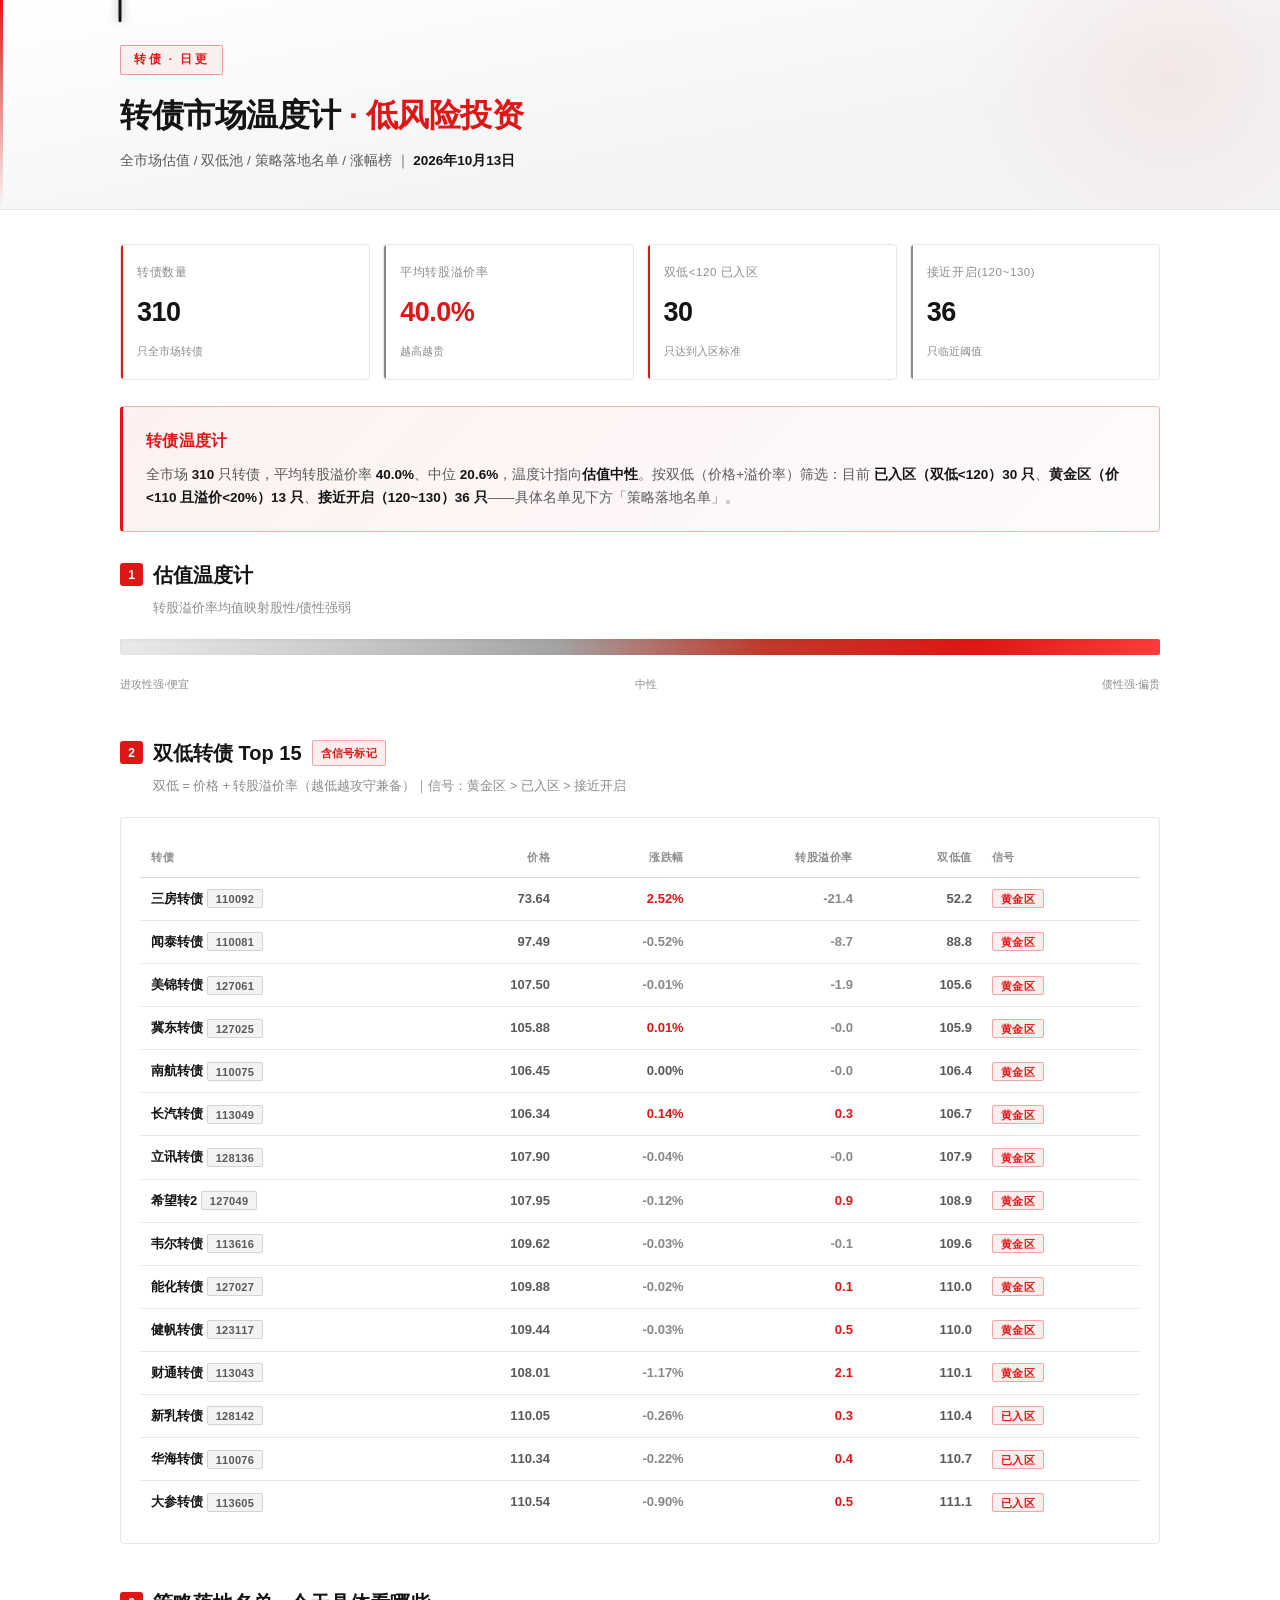
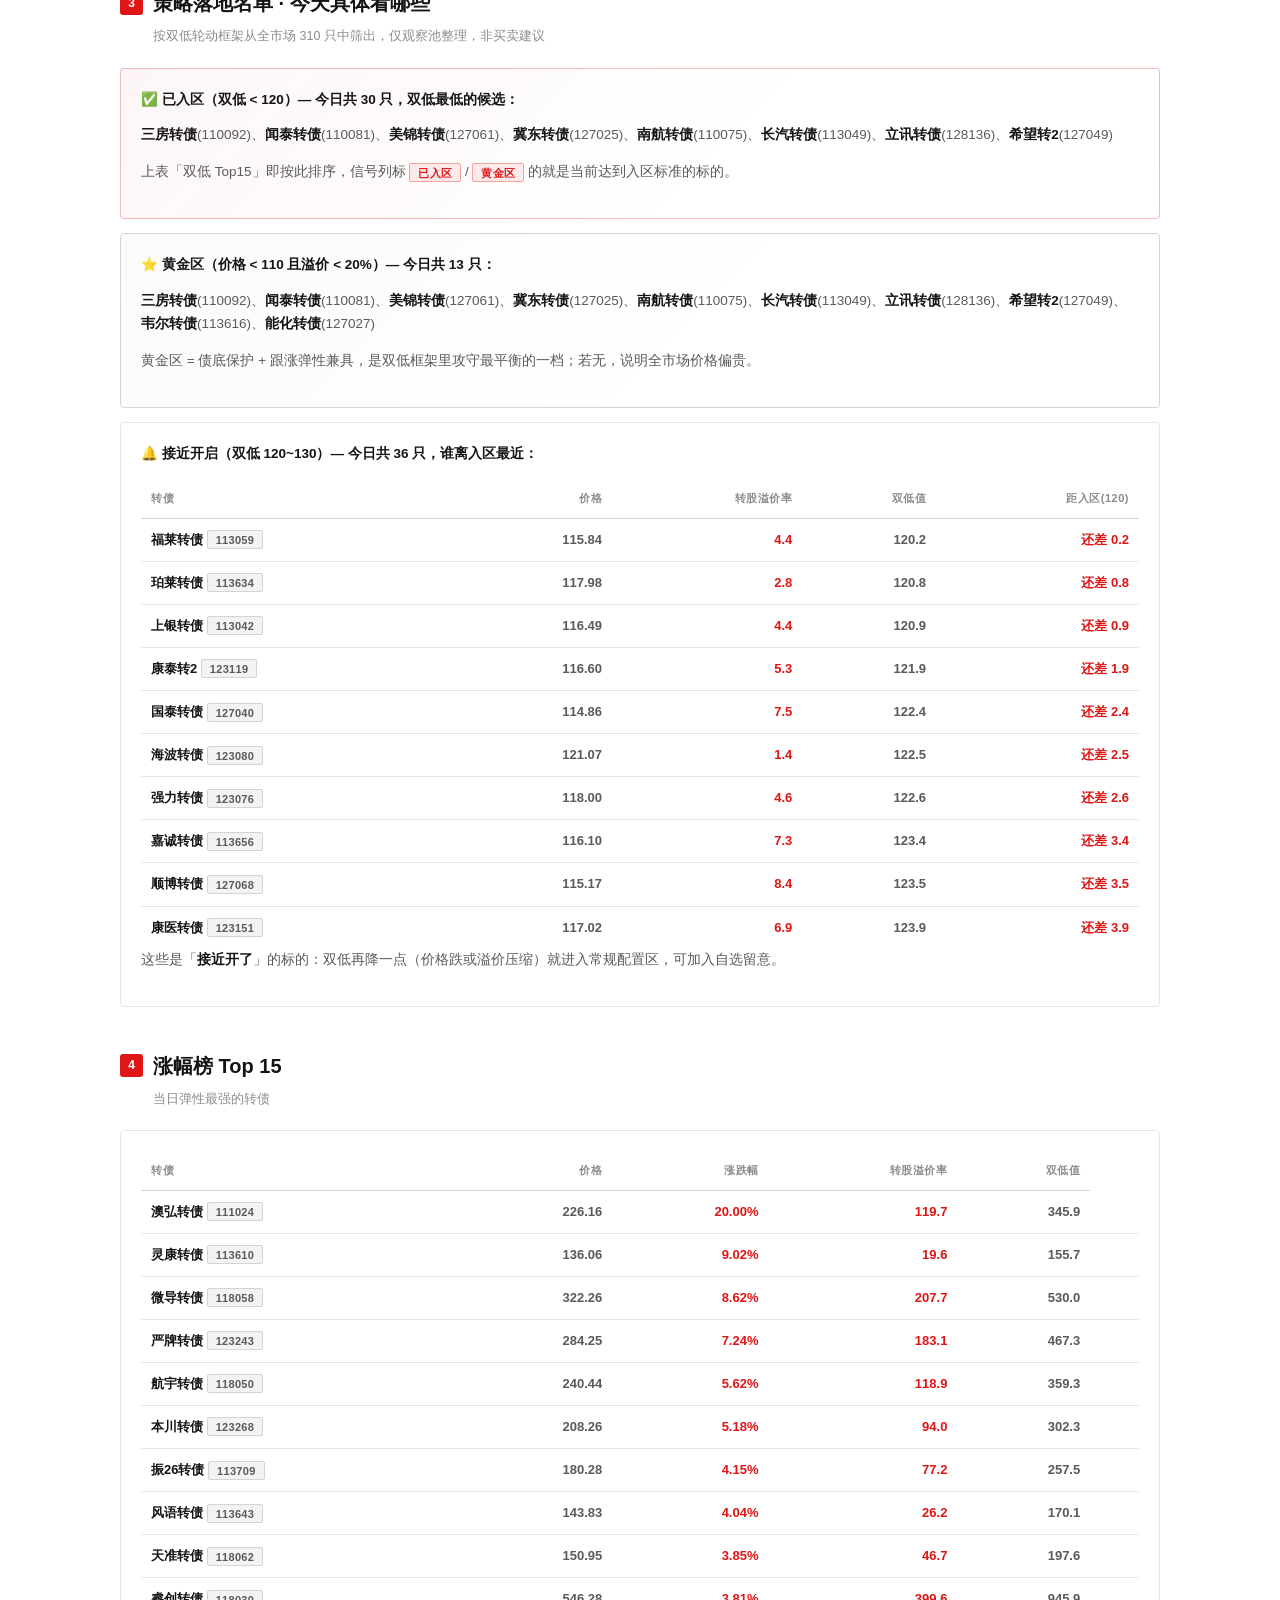
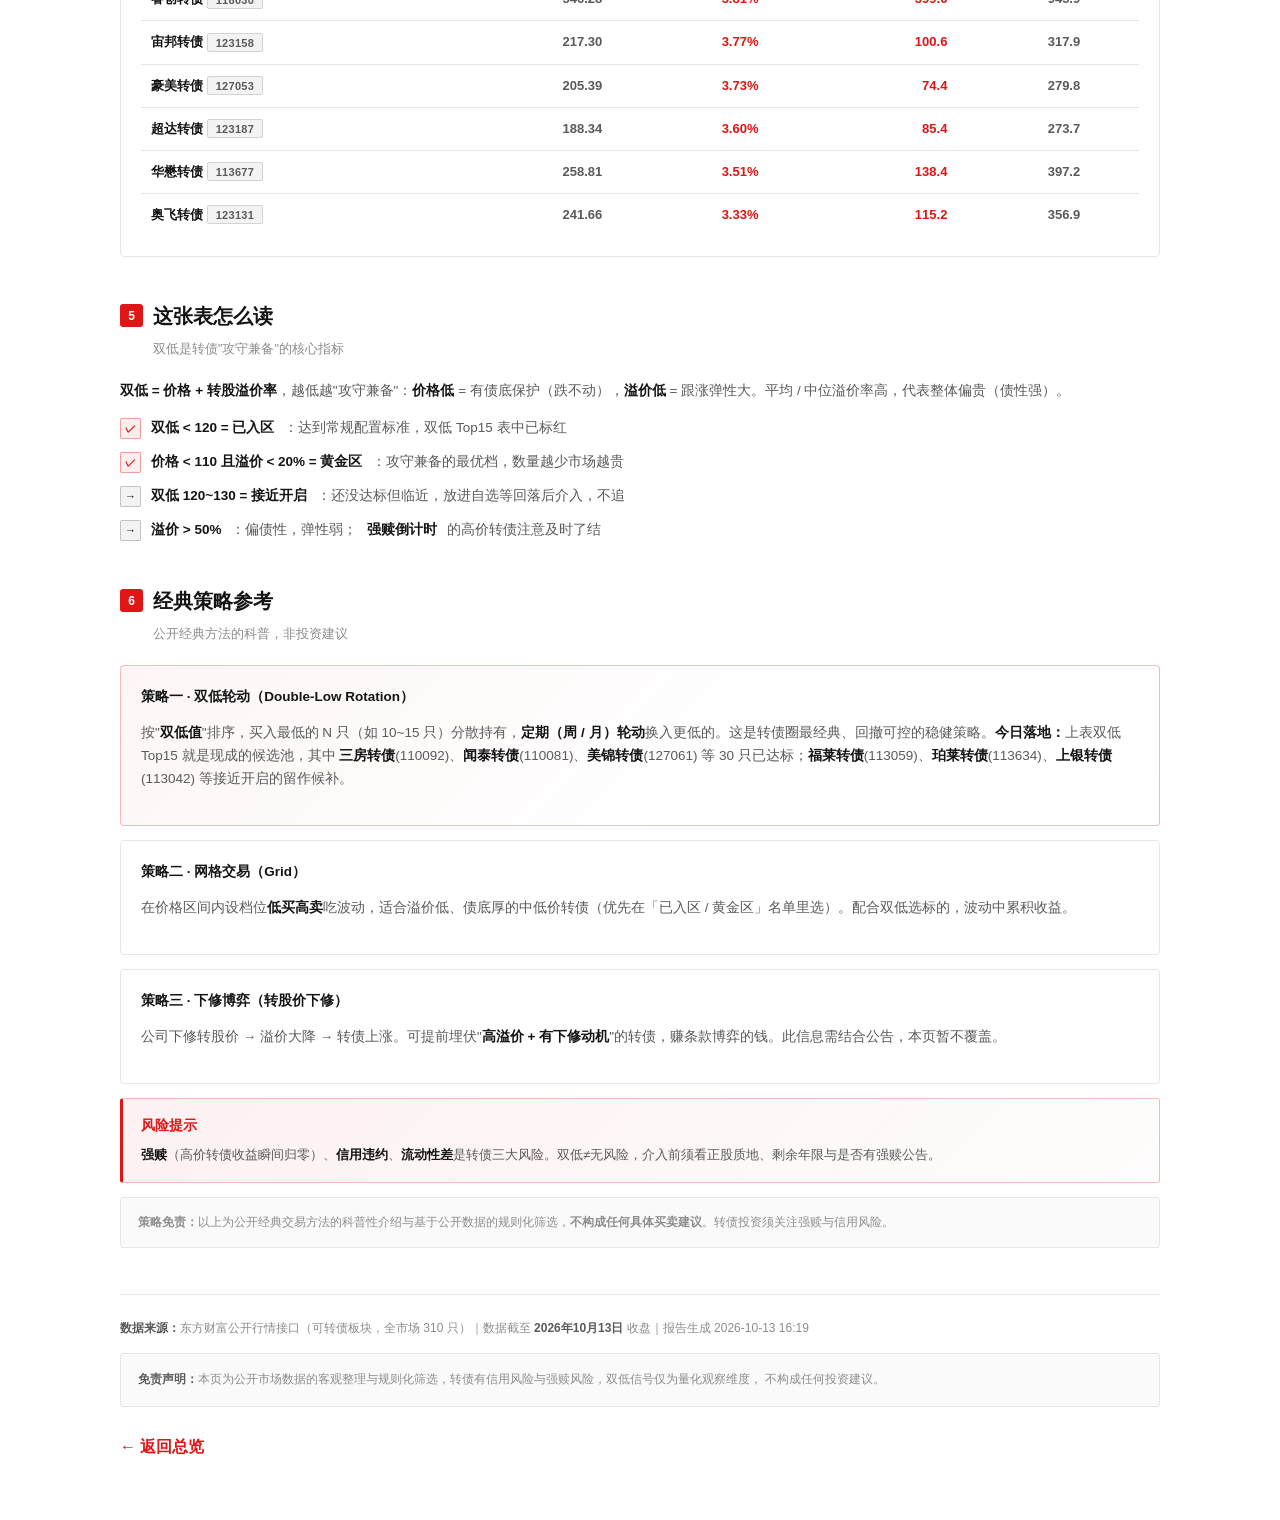
==== bond.html @ 852123d9 "复盘矩阵更新 2026-10-14" ====
<!DOCTYPE html>
<html lang="zh-CN">
<head>
<meta charset="UTF-8">
<meta name="viewport" content="width=device-width, initial-scale=1.0">
<title>转债市场温度计 · 2026年10月13日</title>
<style>/* ============================================================
   A股主线与情绪复盘 — 白底·黑字·红涨配色
   涨 = 红 ｜ 跌 = 灰（不使用绿色）
   ============================================================ */

:root{
  /* 基础：白 */
  --bg:#ffffff;
  --bg2:#f6f6f6;
  --card:#ffffff;
  --card2:#f7f7f7;
  --line:#e6e6e6;
  --line2:#d4d4d4;

  /* 文字：黑 / 灰阶 */
  --txt:#141414;
  --txt2:#5a5a5a;
  --txt3:#8c8c8c;

  /* 涨 = 红 */
  --up:#e01515;
  --up2:#ff3b3b;
  --upbg:rgba(224,21,21,.07);

  /* 跌 = 灰（去绿） */
  --dn:#888888;
  --dn2:#5f5f5f;
  --dnbg:rgba(136,136,136,.10);

  /* 强调 = 红 */
  --acc:#e01515;
  --acc2:#ff3b3b;
  --accbg:rgba(224,21,21,.06);

  /* 中性替代色（原蓝/紫/青统一归灰） */
  --blue:#8c8c8c;
  --purple:#8c8c8c;
  --cyan:#8c8c8c;
}

*{margin:0;padding:0;box-sizing:border-box}

body{
  background:var(--bg); color:var(--txt);
  font-family:-apple-system,BlinkMacSystemFont,"PingFang SC","Microsoft YaHei","Helvetica Neue",sans-serif;
  line-height:1.7; -webkit-font-smoothing:antialiased;
  padding:0 0 60px;
}
.wrap{max-width:1080px;margin:0 auto;padding:0 20px}

/* ---------------- HEADER ---------------- */
header{
  background:linear-gradient(170deg,#ffffff 0%,#f4f4f4 65%);
  border-bottom:1px solid var(--line);
  padding:44px 0 36px; margin-bottom:34px;
  position:relative; overflow:hidden;
}
header::before{
  content:""; position:absolute; left:0; top:0; bottom:0; width:3px;
  background:linear-gradient(180deg,var(--up),transparent);
}
header::after{
  content:""; position:absolute; top:-140px; right:-100px;
  width:420px; height:420px; border-radius:50%;
  background:radial-gradient(circle,rgba(224,21,21,.06),transparent 70%);
}
.tag{
  display:inline-block; font-size:11.5px; letter-spacing:2.5px;
  color:var(--up); border:1px solid rgba(224,21,21,.40);
  background:rgba(224,21,21,.05);
  padding:4px 13px; border-radius:2px; margin-bottom:18px;
  font-weight:600;
}
h1{font-size:32px;font-weight:800;letter-spacing:-.5px;line-height:1.38;margin-bottom:13px;color:var(--txt)}
h1 .em{color:var(--up)}
.sub{color:var(--txt2);font-size:13.5px}
.sub b{color:var(--txt)}

/* ---------------- KPI ---------------- */
.kpis{display:grid;grid-template-columns:repeat(4,1fr);gap:13px;margin:26px 0 8px}
.kpi{
  background:var(--card); border:1px solid var(--line);
  border-radius:4px; padding:18px 16px; position:relative; overflow:hidden;
}
.kpi::before{content:"";position:absolute;left:0;top:0;bottom:0;width:2px;background:var(--line2)}
.kpi.up::before{background:var(--up)}
.kpi.dn::before{background:var(--dn)}
.kpi.ac::before{background:var(--acc)}
.kpi.bl::before{background:var(--blue)}
.kpi .lb{font-size:11.5px;color:var(--txt3);margin-bottom:8px;letter-spacing:.6px}
.kpi .vl{font-size:27px;font-weight:800;letter-spacing:-.5px;font-variant-numeric:tabular-nums}
.kpi .nt{font-size:11px;color:var(--txt3);margin-top:6px}

/* 色彩工具类：涨红 跌灰 */
.c-up{color:var(--up)}
.c-dn{color:var(--dn)}
.c-ac{color:var(--acc)}
.c-bl{color:var(--blue)}
.c-cy{color:var(--cyan)}
.c-pu{color:var(--purple)}

/* ---------------- VERDICT ---------------- */
.verdict{
  background:linear-gradient(135deg,rgba(224,21,21,.06),rgba(224,21,21,.015));
  border:1px solid rgba(224,21,21,.28); border-left:3px solid var(--up);
  border-radius:4px; padding:21px 23px; margin:26px 0;
}
.verdict .t{font-size:15.5px;font-weight:800;color:var(--up);margin-bottom:10px;letter-spacing:.3px}
.verdict p{font-size:13.5px;color:var(--txt2)}
.verdict p b{color:var(--txt)}

/* ---------------- SECTION ---------------- */
section{margin-bottom:42px}
h2{font-size:20px;font-weight:800;margin-bottom:6px;display:flex;align-items:center;gap:10px;color:var(--txt)}
h2 .n{
  font-size:12px;font-weight:800;color:#fff;background:var(--up);
  width:23px;height:23px;border-radius:3px;display:flex;
  align-items:center;justify-content:center;flex:0 0 auto;
}
.h2sub{font-size:12.5px;color:var(--txt3);margin-bottom:20px;padding-left:33px}
h3{font-size:15px;font-weight:700;margin:24px 0 12px;color:var(--txt)}
h3::before{content:"";display:inline-block;width:3px;height:14px;background:var(--up);
  border-radius:1px;margin-right:9px;vertical-align:-2px}

p.body{font-size:13.5px;color:var(--txt2);margin-bottom:14px}
p.body b{color:var(--txt)}
p.body .up{color:var(--up);font-weight:700}
p.body .dn{color:var(--dn);font-weight:700}

/* ---------------- CARD ---------------- */
.card{
  background:var(--card);border:1px solid var(--line);
  border-radius:4px;padding:20px;margin-bottom:14px;
}
.card.hl{border-color:rgba(224,21,21,.28);background:linear-gradient(135deg,rgba(224,21,21,.04),transparent 60%)}
.card.hl2{border-color:var(--line2);background:linear-gradient(135deg,rgba(20,20,20,.02),transparent 60%)}
.card .ct{font-size:13.5px;font-weight:700;margin-bottom:13px;display:flex;align-items:center;gap:8px;flex-wrap:wrap;color:var(--txt)}

/* 徽标 */
.badge{font-size:11px;padding:2.5px 8px;border-radius:2px;font-weight:700;letter-spacing:.3px}
.bg-up{background:var(--upbg);color:var(--up);border:1px solid rgba(224,21,21,.34)}
.bg-dn{background:var(--dnbg);color:var(--dn2);border:1px solid rgba(136,136,136,.30)}
.bg-ac{background:var(--accbg);color:var(--up);border:1px solid rgba(224,21,21,.34)}
.bg-bl{background:rgba(140,140,140,.12);color:var(--dn2);border:1px solid var(--line2)}
.bg-gy{background:rgba(140,140,140,.10);color:var(--txt2);border:1px solid var(--line2)}

/* ---------------- TABLE ---------------- */
table{width:100%;border-collapse:collapse;font-size:13px}
th{
  text-align:left;font-size:11px;color:var(--txt3);font-weight:700;
  padding:10px;border-bottom:1px solid var(--line2);white-space:nowrap;letter-spacing:.5px;
}
td{padding:10px;border-bottom:1px solid var(--line);color:var(--txt2);font-variant-numeric:tabular-nums}
tbody tr:last-child td{border-bottom:none}
tbody tr:hover{background:rgba(20,20,20,.035)}
td.nm{color:var(--txt);font-weight:600}
td.num{text-align:right}
th.num{text-align:right}
.mono{font-variant-numeric:tabular-nums;font-weight:700}

/* ---------------- 条形图 ---------------- */
.bars{display:flex;flex-direction:column;gap:9px;margin:6px 0 4px}
.bar-row{display:grid;grid-template-columns:104px 1fr 82px;gap:12px;align-items:center}
.bar-lb{font-size:12.5px;color:var(--txt2);text-align:right;white-space:nowrap;overflow:hidden;text-overflow:ellipsis}
.bar-track{height:22px;background:rgba(20,20,20,.045);border-radius:2px;position:relative;overflow:hidden}
.bar-fill{height:100%;border-radius:2px;position:relative;transition:width .8s cubic-bezier(.2,.8,.3,1)}
.bar-fill.up{background:linear-gradient(90deg,rgba(224,21,21,.42),var(--up))}
.bar-fill.dn{background:linear-gradient(90deg,rgba(136,136,136,.28),var(--dn))}
.bar-fill.mix{background:linear-gradient(90deg,rgba(20,20,20,.10),rgba(20,20,20,.40))}
.bar-vl{font-size:12.5px;font-weight:700;font-variant-numeric:tabular-nums;text-align:right}

/* ---------------- 涨停梯队 ---------------- */
.ladder{display:flex;flex-direction:column;gap:10px}
.rung{display:grid;grid-template-columns:80px 1fr;gap:14px;align-items:stretch}
.rung-h{
  background:linear-gradient(135deg,rgba(224,21,21,.12),rgba(224,21,21,.03));
  border:1px solid rgba(224,21,21,.26); border-radius:3px;
  display:flex;flex-direction:column;align-items:center;justify-content:center;padding:10px 4px;
}
.rung-h .n{font-size:22px;font-weight:900;color:var(--up);line-height:1}
.rung-h .t{font-size:10.5px;color:var(--txt3);margin-top:3px}
.rung-h.low{
  background:linear-gradient(135deg,rgba(20,20,20,.04),rgba(20,20,20,.01));
  border-color:rgba(20,20,20,.18);
}
.rung-h.low .n{color:var(--txt)}
.rung-b{
  background:var(--card2);border:1px solid var(--line);border-radius:3px;
  padding:11px 14px;display:flex;flex-wrap:wrap;gap:8px;align-items:center;
}
.stk{
  font-size:12px;padding:4px 10px;border-radius:2px;
  background:rgba(224,21,21,.08);color:var(--up);
  border:1px solid rgba(224,21,21,.20);white-space:nowrap;
}
.stk .s{color:var(--txt3);font-size:10.5px;margin-left:3px}
.stk.g{background:rgba(20,20,20,.03);color:var(--txt2);border-color:var(--line2)}
.stk.g .s{color:var(--txt3)}

/* ---------------- 温度计 ---------------- */
.gauge{margin:10px 0 20px}
.gauge-track{
  height:16px;border-radius:2px;position:relative;
  /* 冷 → 热：浅灰 → 中灰 → 暗红 → 亮红 */
  background:linear-gradient(90deg,#eaeaea 0%,#c9c9c9 22%,#a3a3a3 42%,#c0392b 62%,#e01515 82%,#ff3b3b 100%);
  box-shadow:inset 0 1px 4px rgba(0,0,0,.06);
}
.gauge-mark{
  position:absolute;top:-6px;width:3px;height:28px;border-radius:1px;
  background:var(--txt);box-shadow:0 0 8px rgba(20,20,20,.4);
  transform:translateX(-50%);
}
.gauge-mark::after{
  content:attr(data-lb);position:absolute;top:-25px;left:50%;transform:translateX(-50%);
  font-size:11.5px;font-weight:800;background:var(--up);
  padding:2px 8px;border-radius:2px;white-space:nowrap;color:#fff;
}
.gauge-scale{display:flex;justify-content:space-between;font-size:11px;color:var(--txt3);margin-top:9px}

/* ---------------- 四指标 ---------------- */
.mgrid{display:grid;grid-template-columns:repeat(4,1fr);gap:12px}
.mbox{background:var(--card2);border:1px solid var(--line);border-radius:4px;padding:16px 13px;text-align:center}
.mbox .mv{font-size:24px;font-weight:900;letter-spacing:-.5px;font-variant-numeric:tabular-nums;line-height:1.15}
.mbox .ml{font-size:11px;color:var(--txt3);margin-top:7px;line-height:1.5}

/* ---------------- 预警 / 支撑 ---------------- */
.warn{
  background:linear-gradient(135deg,rgba(224,21,21,.06),rgba(224,21,21,.01));
  border:1px solid rgba(224,21,21,.26); border-left:3px solid var(--up);
  border-radius:3px; padding:16px 18px; margin-bottom:12px;
}
.warn .wt{font-size:13.5px;font-weight:800;color:var(--up);margin-bottom:6px}
.warn p{font-size:13px;color:var(--txt2)}
.warn p b{color:var(--txt)}

.ok{
  background:linear-gradient(135deg,rgba(20,20,20,.025),transparent);
  border:1px solid var(--line2); border-left:3px solid var(--txt);
  border-radius:3px; padding:16px 18px; margin-bottom:12px;
}
.ok .wt{font-size:13.5px;font-weight:800;color:var(--txt);margin-bottom:6px}
.ok p{font-size:13px;color:var(--txt2)}
.ok p b{color:var(--txt)}

/* ---------------- 清单 ---------------- */
.ck{list-style:none;display:flex;flex-direction:column;gap:11px}
/* 用 flex 而非 grid：li 里的裸文本节点才能跟随 <b> 正常换行（grid 会把裸文本塞进 24px 窄列导致竖排） */
.ck li{display:flex;gap:10px;font-size:13.5px;
  color:var(--txt2); align-items:flex-start;list-style:none}
.ck li .ic{
  flex:0 0 21px;width:21px;height:21px;border-radius:2px;display:flex;align-items:center;
  justify-content:center;font-size:11px;font-weight:800;margin-top:1px;
  border:1px solid var(--line2);background:rgba(20,20,20,.03);color:var(--txt2);
}
.ck li .ic.r{background:var(--upbg);color:var(--up);border-color:rgba(224,21,21,.38)}
.ck li .ic.g{background:rgba(20,20,20,.05);color:var(--txt);border-color:rgba(20,20,20,.22)}
.ck li .ic.a{background:rgba(20,20,20,.03);color:var(--txt2);border-color:var(--line2)}
.ck li b{color:var(--txt)}

/* ---------------- 图例 ---------------- */
.legend{display:flex;flex-direction:column;gap:9px;font-size:12.5px;color:var(--txt2)}
.legend div{display:flex;align-items:center;gap:8px}
.dot{width:11px;height:11px;border-radius:2px;flex:0 0 auto}

/* ---------------- FOOTER ---------------- */
footer{
  border-top:1px solid var(--line);margin-top:46px;padding-top:22px;
  font-size:12px;color:var(--txt3);line-height:1.85;
}
footer b{color:var(--txt2)}
.disc{
  background:rgba(20,20,20,.02);border:1px solid var(--line);
  border-radius:3px;padding:15px 17px;margin-top:14px;font-size:11.5px;color:var(--txt3);
}

/* ---------------- 响应式 ---------------- */
@media (max-width:760px){
  h1{font-size:23px}
  .kpis{grid-template-columns:repeat(2,1fr)}
  .mgrid{grid-template-columns:repeat(2,1fr)}
  .bar-row{grid-template-columns:78px 1fr 70px}
  .rung{grid-template-columns:64px 1fr}
  .wrap{padding:0 14px}
  table{font-size:12px}
  td,th{padding:8px 6px}
}
</style>
</head>
<body>
<header>
  <div class="wrap">
    <span class="tag">转债 · 日更</span>
    <h1>转债市场温度计 <span class="em">· 低风险投资</span></h1>
    <div class="sub">全市场估值 / 双低池 / 策略落地名单 / 涨幅榜 ｜ <b>2026年10月13日</b></div>
  </div>
</header>
<div class="wrap">
  <div class="kpis"><div class="kpi up"><div class="lb">转债数量</div><div class="vl">310</div><div class="nt">只全市场转债</div></div><div class="kpi dn"><div class="lb">平均转股溢价率</div><div class="vl c-up">40.0%</div><div class="nt">越高越贵</div></div><div class="kpi up"><div class="lb">双低&lt;120 已入区</div><div class="vl">30</div><div class="nt">只达到入区标准</div></div><div class="kpi bl"><div class="lb">接近开启(120~130)</div><div class="vl">36</div><div class="nt">只临近阈值</div></div></div>
  <div class="verdict"><div class="t">转债温度计</div><p>全市场 <b>310</b> 只转债，平均转股溢价率 <b class='c-up'>40.0%</b>、中位 <b>20.6%</b>，温度计指向<b>估值中性</b>。按双低（价格+溢价率）筛选：目前 <b class='c-up'>已入区（双低&lt;120）30 只</b>、<b>黄金区（价&lt;110 且溢价&lt;20%）13 只</b>、<b>接近开启（120~130）36 只</b>——具体名单见下方「策略落地名单」。</p></div>

  <section>
    <h2><span class="n">1</span>估值温度计</h2>
    <div class="h2sub">转股溢价率均值映射股性/债性强弱</div>
    <div class="gauge">
      <div class="gauge-track"></div>
      <div class="gauge-mark" style="left:%d%%" data-lb="%s"></div>
    </div>
    <div class="gauge-scale"><span>进攻性强·便宜</span><span>中性</span><span>债性强·偏贵</span></div>
  </section>

  <section>
    <h2><span class="n">2</span>双低转债 Top 15 <span class="badge bg-up">含信号标记</span></h2>
    <div class="h2sub">双低 = 价格 + 转股溢价率（越低越攻守兼备）｜信号：黄金区 &gt; 已入区 &gt; 接近开启</div>
    <div class="card">
      <table>
        <thead><tr><th>转债</th><th class="num">价格</th><th class="num">涨跌幅</th><th class="num">转股溢价率</th><th class="num">双低值</th><th>信号</th></tr></thead>
        <tbody><tr><td class="nm">三房转债 <span class="badge bg-gy">110092</span></td><td class="num mono">73.64</td><td class="num mono c-up">2.52%</td><td class="num mono c-dn">-21.4</td><td class="num mono">52.2</td><td><span class="badge bg-up">黄金区</span></td></tr><tr><td class="nm">闻泰转债 <span class="badge bg-gy">110081</span></td><td class="num mono">97.49</td><td class="num mono c-dn">-0.52%</td><td class="num mono c-dn">-8.7</td><td class="num mono">88.8</td><td><span class="badge bg-up">黄金区</span></td></tr><tr><td class="nm">美锦转债 <span class="badge bg-gy">127061</span></td><td class="num mono">107.50</td><td class="num mono c-dn">-0.01%</td><td class="num mono c-dn">-1.9</td><td class="num mono">105.6</td><td><span class="badge bg-up">黄金区</span></td></tr><tr><td class="nm">冀东转债 <span class="badge bg-gy">127025</span></td><td class="num mono">105.88</td><td class="num mono c-up">0.01%</td><td class="num mono c-dn">-0.0</td><td class="num mono">105.9</td><td><span class="badge bg-up">黄金区</span></td></tr><tr><td class="nm">南航转债 <span class="badge bg-gy">110075</span></td><td class="num mono">106.45</td><td class="num mono ">0.00%</td><td class="num mono c-dn">-0.0</td><td class="num mono">106.4</td><td><span class="badge bg-up">黄金区</span></td></tr><tr><td class="nm">长汽转债 <span class="badge bg-gy">113049</span></td><td class="num mono">106.34</td><td class="num mono c-up">0.14%</td><td class="num mono c-up">0.3</td><td class="num mono">106.7</td><td><span class="badge bg-up">黄金区</span></td></tr><tr><td class="nm">立讯转债 <span class="badge bg-gy">128136</span></td><td class="num mono">107.90</td><td class="num mono c-dn">-0.04%</td><td class="num mono c-dn">-0.0</td><td class="num mono">107.9</td><td><span class="badge bg-up">黄金区</span></td></tr><tr><td class="nm">希望转2 <span class="badge bg-gy">127049</span></td><td class="num mono">107.95</td><td class="num mono c-dn">-0.12%</td><td class="num mono c-up">0.9</td><td class="num mono">108.9</td><td><span class="badge bg-up">黄金区</span></td></tr><tr><td class="nm">韦尔转债 <span class="badge bg-gy">113616</span></td><td class="num mono">109.62</td><td class="num mono c-dn">-0.03%</td><td class="num mono c-dn">-0.1</td><td class="num mono">109.6</td><td><span class="badge bg-up">黄金区</span></td></tr><tr><td class="nm">能化转债 <span class="badge bg-gy">127027</span></td><td class="num mono">109.88</td><td class="num mono c-dn">-0.02%</td><td class="num mono c-up">0.1</td><td class="num mono">110.0</td><td><span class="badge bg-up">黄金区</span></td></tr><tr><td class="nm">健帆转债 <span class="badge bg-gy">123117</span></td><td class="num mono">109.44</td><td class="num mono c-dn">-0.03%</td><td class="num mono c-up">0.5</td><td class="num mono">110.0</td><td><span class="badge bg-up">黄金区</span></td></tr><tr><td class="nm">财通转债 <span class="badge bg-gy">113043</span></td><td class="num mono">108.01</td><td class="num mono c-dn">-1.17%</td><td class="num mono c-up">2.1</td><td class="num mono">110.1</td><td><span class="badge bg-up">黄金区</span></td></tr><tr><td class="nm">新乳转债 <span class="badge bg-gy">128142</span></td><td class="num mono">110.05</td><td class="num mono c-dn">-0.26%</td><td class="num mono c-up">0.3</td><td class="num mono">110.4</td><td><span class="badge bg-up">已入区</span></td></tr><tr><td class="nm">华海转债 <span class="badge bg-gy">110076</span></td><td class="num mono">110.34</td><td class="num mono c-dn">-0.22%</td><td class="num mono c-up">0.4</td><td class="num mono">110.7</td><td><span class="badge bg-up">已入区</span></td></tr><tr><td class="nm">大参转债 <span class="badge bg-gy">113605</span></td><td class="num mono">110.54</td><td class="num mono c-dn">-0.90%</td><td class="num mono c-up">0.5</td><td class="num mono">111.1</td><td><span class="badge bg-up">已入区</span></td></tr></tbody>
      </table>
    </div>
  </section>

  <section>
    <h2><span class="n">3</span>策略落地名单 · 今天具体看哪些</h2>
    <div class="h2sub">按双低轮动框架从全市场 310 只中筛出，仅观察池整理，非买卖建议</div>

    <div class="card hl">
      <div class="ct">✅ 已入区（双低 &lt; 120）— 今日共 30 只，双低最低的候选：</div>
      <p class="body"><b>三房转债</b>(110092)、<b>闻泰转债</b>(110081)、<b>美锦转债</b>(127061)、<b>冀东转债</b>(127025)、<b>南航转债</b>(110075)、<b>长汽转债</b>(113049)、<b>立讯转债</b>(128136)、<b>希望转2</b>(127049)</p>
      <p class="body nt3">上表「双低 Top15」即按此排序，信号列标 <span class="badge bg-up">已入区</span> / <span class="badge bg-up">黄金区</span> 的就是当前达到入区标准的标的。</p>
    </div>

    <div class="card hl2">
      <div class="ct">⭐ 黄金区（价格 &lt; 110 且溢价 &lt; 20%）— 今日共 13 只：</div>
      <p class="body"><b>三房转债</b>(110092)、<b>闻泰转债</b>(110081)、<b>美锦转债</b>(127061)、<b>冀东转债</b>(127025)、<b>南航转债</b>(110075)、<b>长汽转债</b>(113049)、<b>立讯转债</b>(128136)、<b>希望转2</b>(127049)、<b>韦尔转债</b>(113616)、<b>能化转债</b>(127027)</p>
      <p class="body nt3">黄金区 = 债底保护 + 跟涨弹性兼具，是双低框架里攻守最平衡的一档；若无，说明全市场价格偏贵。</p>
    </div>

    <div class="card">
      <div class="ct">🔔 接近开启（双低 120~130）— 今日共 36 只，谁离入区最近：</div>
      <table>
        <thead><tr><th>转债</th><th class="num">价格</th><th class="num">转股溢价率</th><th class="num">双低值</th><th class="num">距入区(120)</th></tr></thead>
        <tbody><tr><td class="nm">福莱转债 <span class="badge bg-gy">113059</span></td><td class="num mono">115.84</td><td class="num mono c-up">4.4</td><td class="num mono">120.2</td><td class="num mono c-up">还差 0.2</td></tr><tr><td class="nm">珀莱转债 <span class="badge bg-gy">113634</span></td><td class="num mono">117.98</td><td class="num mono c-up">2.8</td><td class="num mono">120.8</td><td class="num mono c-up">还差 0.8</td></tr><tr><td class="nm">上银转债 <span class="badge bg-gy">113042</span></td><td class="num mono">116.49</td><td class="num mono c-up">4.4</td><td class="num mono">120.9</td><td class="num mono c-up">还差 0.9</td></tr><tr><td class="nm">康泰转2 <span class="badge bg-gy">123119</span></td><td class="num mono">116.60</td><td class="num mono c-up">5.3</td><td class="num mono">121.9</td><td class="num mono c-up">还差 1.9</td></tr><tr><td class="nm">国泰转债 <span class="badge bg-gy">127040</span></td><td class="num mono">114.86</td><td class="num mono c-up">7.5</td><td class="num mono">122.4</td><td class="num mono c-up">还差 2.4</td></tr><tr><td class="nm">海波转债 <span class="badge bg-gy">123080</span></td><td class="num mono">121.07</td><td class="num mono c-up">1.4</td><td class="num mono">122.5</td><td class="num mono c-up">还差 2.5</td></tr><tr><td class="nm">强力转债 <span class="badge bg-gy">123076</span></td><td class="num mono">118.00</td><td class="num mono c-up">4.6</td><td class="num mono">122.6</td><td class="num mono c-up">还差 2.6</td></tr><tr><td class="nm">嘉诚转债 <span class="badge bg-gy">113656</span></td><td class="num mono">116.10</td><td class="num mono c-up">7.3</td><td class="num mono">123.4</td><td class="num mono c-up">还差 3.4</td></tr><tr><td class="nm">顺博转债 <span class="badge bg-gy">127068</span></td><td class="num mono">115.17</td><td class="num mono c-up">8.4</td><td class="num mono">123.5</td><td class="num mono c-up">还差 3.5</td></tr><tr><td class="nm">康医转债 <span class="badge bg-gy">123151</span></td><td class="num mono">117.02</td><td class="num mono c-up">6.9</td><td class="num mono">123.9</td><td class="num mono c-up">还差 3.9</td></tr></tbody>
      </table>
      <p class="body nt3">这些是「<b>接近开了</b>」的标的：双低再降一点（价格跌或溢价压缩）就进入常规配置区，可加入自选留意。</p>
    </div>
  </section>

  <section>
    <h2><span class="n">4</span>涨幅榜 Top 15</h2>
    <div class="h2sub">当日弹性最强的转债</div>
    <div class="card">
      <table>
        <thead><tr><th>转债</th><th class="num">价格</th><th class="num">涨跌幅</th><th class="num">转股溢价率</th><th class="num">双低值</th></tr></thead>
        <tbody><tr><td class="nm">澳弘转债 <span class="badge bg-gy">111024</span></td><td class="num mono">226.16</td><td class="num mono c-up">20.00%</td><td class="num mono c-up">119.7</td><td class="num mono">345.9</td><td></td></tr><tr><td class="nm">灵康转债 <span class="badge bg-gy">113610</span></td><td class="num mono">136.06</td><td class="num mono c-up">9.02%</td><td class="num mono c-up">19.6</td><td class="num mono">155.7</td><td></td></tr><tr><td class="nm">微导转债 <span class="badge bg-gy">118058</span></td><td class="num mono">322.26</td><td class="num mono c-up">8.62%</td><td class="num mono c-up">207.7</td><td class="num mono">530.0</td><td></td></tr><tr><td class="nm">严牌转债 <span class="badge bg-gy">123243</span></td><td class="num mono">284.25</td><td class="num mono c-up">7.24%</td><td class="num mono c-up">183.1</td><td class="num mono">467.3</td><td></td></tr><tr><td class="nm">航宇转债 <span class="badge bg-gy">118050</span></td><td class="num mono">240.44</td><td class="num mono c-up">5.62%</td><td class="num mono c-up">118.9</td><td class="num mono">359.3</td><td></td></tr><tr><td class="nm">本川转债 <span class="badge bg-gy">123268</span></td><td class="num mono">208.26</td><td class="num mono c-up">5.18%</td><td class="num mono c-up">94.0</td><td class="num mono">302.3</td><td></td></tr><tr><td class="nm">振26转债 <span class="badge bg-gy">113709</span></td><td class="num mono">180.28</td><td class="num mono c-up">4.15%</td><td class="num mono c-up">77.2</td><td class="num mono">257.5</td><td></td></tr><tr><td class="nm">风语转债 <span class="badge bg-gy">113643</span></td><td class="num mono">143.83</td><td class="num mono c-up">4.04%</td><td class="num mono c-up">26.2</td><td class="num mono">170.1</td><td></td></tr><tr><td class="nm">天准转债 <span class="badge bg-gy">118062</span></td><td class="num mono">150.95</td><td class="num mono c-up">3.85%</td><td class="num mono c-up">46.7</td><td class="num mono">197.6</td><td></td></tr><tr><td class="nm">睿创转债 <span class="badge bg-gy">118030</span></td><td class="num mono">546.28</td><td class="num mono c-up">3.81%</td><td class="num mono c-up">399.6</td><td class="num mono">945.9</td><td></td></tr><tr><td class="nm">宙邦转债 <span class="badge bg-gy">123158</span></td><td class="num mono">217.30</td><td class="num mono c-up">3.77%</td><td class="num mono c-up">100.6</td><td class="num mono">317.9</td><td></td></tr><tr><td class="nm">豪美转债 <span class="badge bg-gy">127053</span></td><td class="num mono">205.39</td><td class="num mono c-up">3.73%</td><td class="num mono c-up">74.4</td><td class="num mono">279.8</td><td></td></tr><tr><td class="nm">超达转债 <span class="badge bg-gy">123187</span></td><td class="num mono">188.34</td><td class="num mono c-up">3.60%</td><td class="num mono c-up">85.4</td><td class="num mono">273.7</td><td></td></tr><tr><td class="nm">华懋转债 <span class="badge bg-gy">113677</span></td><td class="num mono">258.81</td><td class="num mono c-up">3.51%</td><td class="num mono c-up">138.4</td><td class="num mono">397.2</td><td></td></tr><tr><td class="nm">奥飞转债 <span class="badge bg-gy">123131</span></td><td class="num mono">241.66</td><td class="num mono c-up">3.33%</td><td class="num mono c-up">115.2</td><td class="num mono">356.9</td><td></td></tr></tbody>
      </table>
    </div>
  </section>

  <section>
    <h2><span class="n">5</span>这张表怎么读</h2>
    <div class="h2sub">双低是转债"攻守兼备"的核心指标</div>
    <p class="body"><b>双低 = 价格 + 转股溢价率</b>，越低越"攻守兼备"：<b>价格低</b> = 有债底保护（跌不动），<b>溢价低</b> = 跟涨弹性大。平均 / 中位溢价率高，代表整体偏贵（债性强）。</p>
    <ul class="ck">
      <li><span class="ic r">✓</span><b>双低 &lt; 120 = 已入区</b>：达到常规配置标准，双低 Top15 表中已标红</li>
      <li><span class="ic r">✓</span><b>价格 &lt; 110 且溢价 &lt; 20% = 黄金区</b>：攻守兼备的最优档，数量越少市场越贵</li>
      <li><span class="ic g">→</span><b>双低 120~130 = 接近开启</b>：还没达标但临近，放进自选等回落后介入，不追</li>
      <li><span class="ic g">→</span><b>溢价 &gt; 50%</b>：偏债性，弹性弱；<b>强赎倒计时</b>的高价转债注意及时了结</li>
    </ul>
  </section>

  <section>
    <h2><span class="n">6</span>经典策略参考</h2>
    <div class="h2sub">公开经典方法的科普，非投资建议</div>
    <div class="card hl">
      <div class="ct">策略一 · 双低轮动（Double-Low Rotation）</div>
      <p class="body">按"<b>双低值</b>"排序，买入最低的 N 只（如 10~15 只）分散持有，<b>定期（周 / 月）轮动</b>换入更低的。这是转债圈最经典、回撤可控的稳健策略。<b>今日落地：</b>上表双低 Top15 就是现成的候选池，其中 <b>三房转债</b>(110092)、<b>闻泰转债</b>(110081)、<b>美锦转债</b>(127061) 等 30 只已达标；<b>福莱转债</b>(113059)、<b>珀莱转债</b>(113634)、<b>上银转债</b>(113042) 等接近开启的留作候补。</p>
    </div>
    <div class="card">
      <div class="ct">策略二 · 网格交易（Grid）</div>
      <p class="body">在价格区间内设档位<b>低买高卖</b>吃波动，适合溢价低、债底厚的中低价转债（优先在「已入区 / 黄金区」名单里选）。配合双低选标的，波动中累积收益。</p>
    </div>
    <div class="card">
      <div class="ct">策略三 · 下修博弈（转股价下修）</div>
      <p class="body">公司下修转股价 → 溢价大降 → 转债上涨。可提前埋伏"<b>高溢价 + 有下修动机</b>"的转债，赚条款博弈的钱。此信息需结合公告，本页暂不覆盖。</p>
    </div>
    <div class="warn"><div class="wt">风险提示</div><p><b>强赎</b>（高价转债收益瞬间归零）、<b>信用违约</b>、<b>流动性差</b>是转债三大风险。双低≠无风险，介入前须看正股质地、剩余年限与是否有强赎公告。</p></div>
    <div class="disc"><b>策略免责：</b>以上为公开经典交易方法的科普性介绍与基于公开数据的规则化筛选，<b>不构成任何具体买卖建议</b>。转债投资须关注强赎与信用风险。</div>
  </section>

  <footer>
    <b>数据来源：</b>东方财富公开行情接口（可转债板块，全市场 310 只）｜数据截至 <b>2026年10月13日</b> 收盘｜报告生成 2026-10-13 16:19
    <div class="disc"><b>免责声明：</b>本页为公开市场数据的客观整理与规则化筛选，转债有信用风险与强赎风险，双低信号仅为量化观察维度，
    不构成任何投资建议。</div>
  </footer>
</div>
<div class="wrap" style="margin-top:26px"><a href="index.html" style="color:var(--up);font-weight:700;text-decoration:none">← 返回总览</a></div></body>
</html>
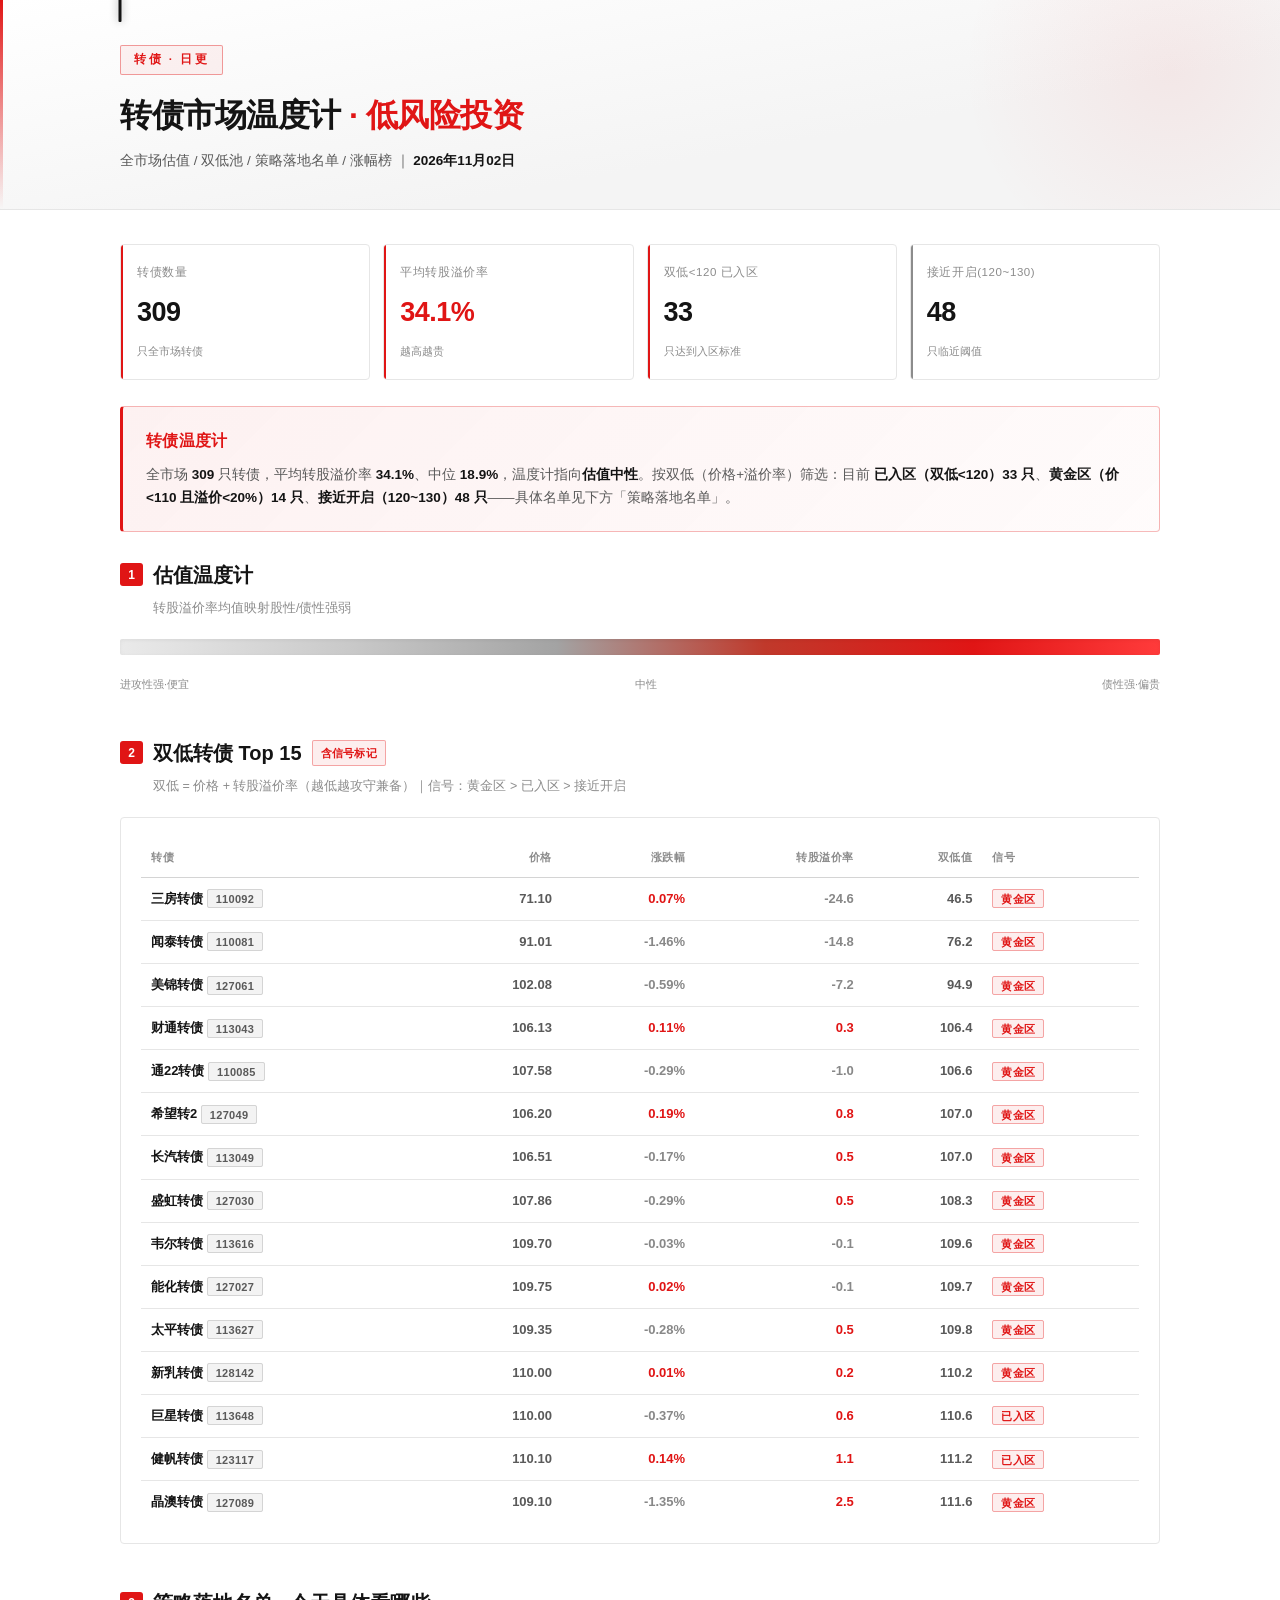
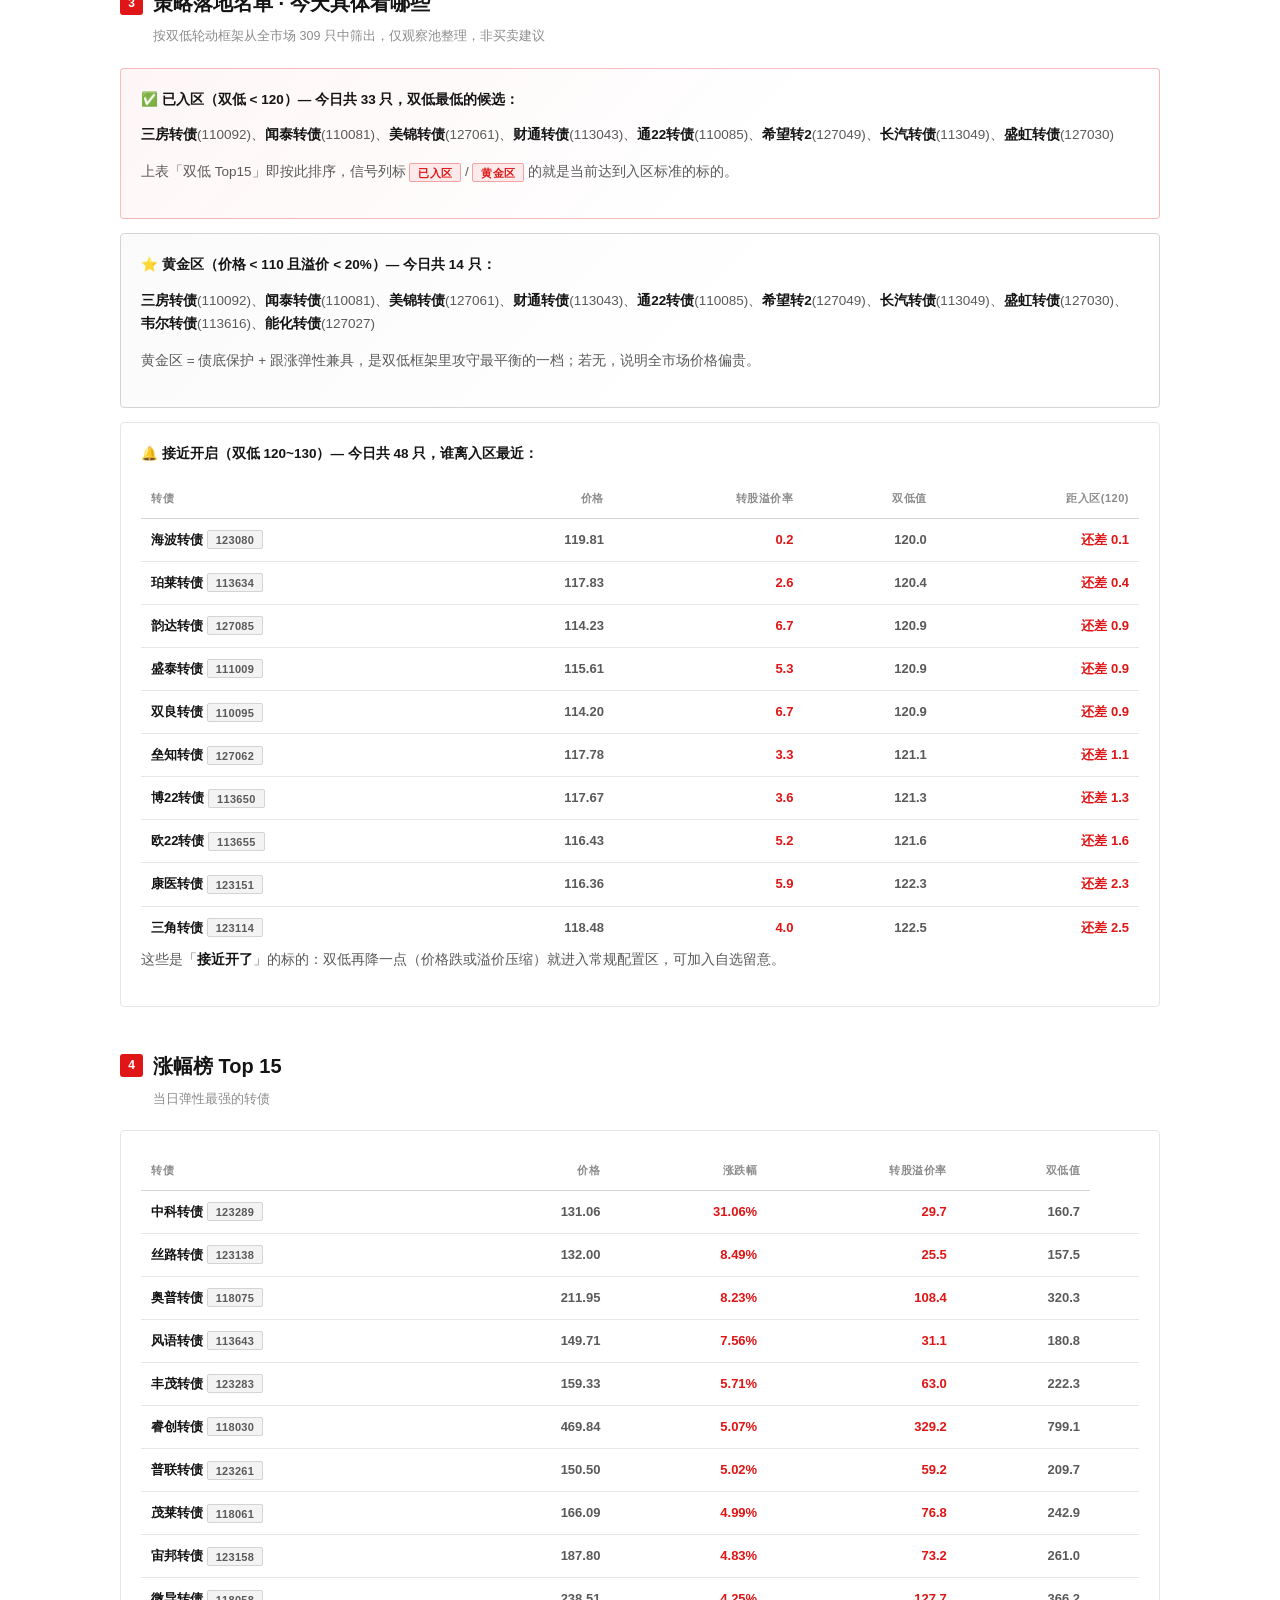
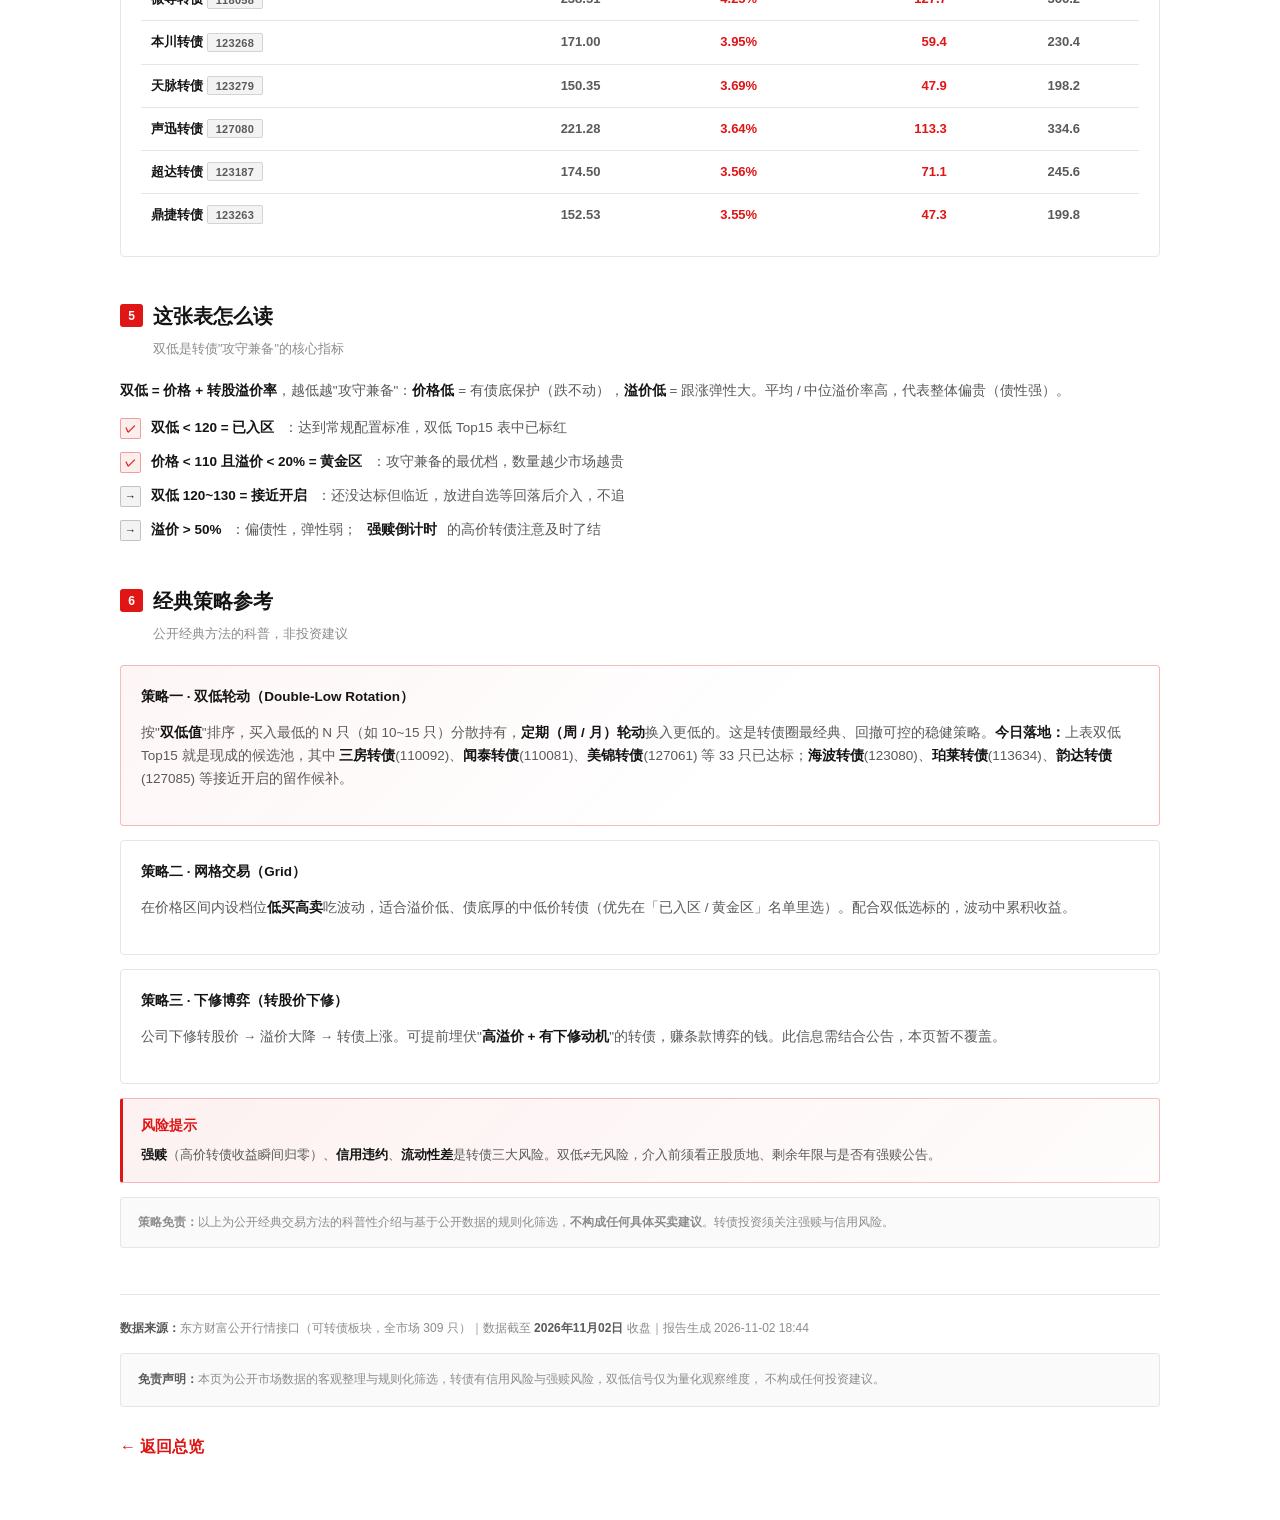
==== commit ab1b80c3: "复盘矩阵更新 2026-11-03" ====
--- a/bond.html
+++ b/bond.html
@@ -3,7 +3,7 @@
 <head>
 <meta charset="UTF-8">
 <meta name="viewport" content="width=device-width, initial-scale=1.0">
-<title>转债市场温度计 · 2026年10月13日</title>
+<title>转债市场温度计 · 2026年11月02日</title>
 <style>/* ============================================================
    A股主线与情绪复盘 — 白底·黑字·红涨配色
    涨 = 红 ｜ 跌 = 灰（不使用绿色）
@@ -297,12 +297,12 @@
   <div class="wrap">
     <span class="tag">转债 · 日更</span>
     <h1>转债市场温度计 <span class="em">· 低风险投资</span></h1>
-    <div class="sub">全市场估值 / 双低池 / 策略落地名单 / 涨幅榜 ｜ <b>2026年10月13日</b></div>
+    <div class="sub">全市场估值 / 双低池 / 策略落地名单 / 涨幅榜 ｜ <b>2026年11月02日</b></div>
   </div>
 </header>
 <div class="wrap">
-  <div class="kpis"><div class="kpi up"><div class="lb">转债数量</div><div class="vl">310</div><div class="nt">只全市场转债</div></div><div class="kpi dn"><div class="lb">平均转股溢价率</div><div class="vl c-up">40.0%</div><div class="nt">越高越贵</div></div><div class="kpi up"><div class="lb">双低&lt;120 已入区</div><div class="vl">30</div><div class="nt">只达到入区标准</div></div><div class="kpi bl"><div class="lb">接近开启(120~130)</div><div class="vl">36</div><div class="nt">只临近阈值</div></div></div>
-  <div class="verdict"><div class="t">转债温度计</div><p>全市场 <b>310</b> 只转债，平均转股溢价率 <b class='c-up'>40.0%</b>、中位 <b>20.6%</b>，温度计指向<b>估值中性</b>。按双低（价格+溢价率）筛选：目前 <b class='c-up'>已入区（双低&lt;120）30 只</b>、<b>黄金区（价&lt;110 且溢价&lt;20%）13 只</b>、<b>接近开启（120~130）36 只</b>——具体名单见下方「策略落地名单」。</p></div>
+  <div class="kpis"><div class="kpi up"><div class="lb">转债数量</div><div class="vl">309</div><div class="nt">只全市场转债</div></div><div class="kpi up"><div class="lb">平均转股溢价率</div><div class="vl c-up">34.1%</div><div class="nt">越高越贵</div></div><div class="kpi up"><div class="lb">双低&lt;120 已入区</div><div class="vl">33</div><div class="nt">只达到入区标准</div></div><div class="kpi bl"><div class="lb">接近开启(120~130)</div><div class="vl">48</div><div class="nt">只临近阈值</div></div></div>
+  <div class="verdict"><div class="t">转债温度计</div><p>全市场 <b>309</b> 只转债，平均转股溢价率 <b class='c-up'>34.1%</b>、中位 <b>18.9%</b>，温度计指向<b>估值中性</b>。按双低（价格+溢价率）筛选：目前 <b class='c-up'>已入区（双低&lt;120）33 只</b>、<b>黄金区（价&lt;110 且溢价&lt;20%）14 只</b>、<b>接近开启（120~130）48 只</b>——具体名单见下方「策略落地名单」。</p></div>
 
   <section>
     <h2><span class="n">1</span>估值温度计</h2>
@@ -320,32 +320,32 @@
     <div class="card">
       <table>
         <thead><tr><th>转债</th><th class="num">价格</th><th class="num">涨跌幅</th><th class="num">转股溢价率</th><th class="num">双低值</th><th>信号</th></tr></thead>
-        <tbody><tr><td class="nm">三房转债 <span class="badge bg-gy">110092</span></td><td class="num mono">73.64</td><td class="num mono c-up">2.52%</td><td class="num mono c-dn">-21.4</td><td class="num mono">52.2</td><td><span class="badge bg-up">黄金区</span></td></tr><tr><td class="nm">闻泰转债 <span class="badge bg-gy">110081</span></td><td class="num mono">97.49</td><td class="num mono c-dn">-0.52%</td><td class="num mono c-dn">-8.7</td><td class="num mono">88.8</td><td><span class="badge bg-up">黄金区</span></td></tr><tr><td class="nm">美锦转债 <span class="badge bg-gy">127061</span></td><td class="num mono">107.50</td><td class="num mono c-dn">-0.01%</td><td class="num mono c-dn">-1.9</td><td class="num mono">105.6</td><td><span class="badge bg-up">黄金区</span></td></tr><tr><td class="nm">冀东转债 <span class="badge bg-gy">127025</span></td><td class="num mono">105.88</td><td class="num mono c-up">0.01%</td><td class="num mono c-dn">-0.0</td><td class="num mono">105.9</td><td><span class="badge bg-up">黄金区</span></td></tr><tr><td class="nm">南航转债 <span class="badge bg-gy">110075</span></td><td class="num mono">106.45</td><td class="num mono ">0.00%</td><td class="num mono c-dn">-0.0</td><td class="num mono">106.4</td><td><span class="badge bg-up">黄金区</span></td></tr><tr><td class="nm">长汽转债 <span class="badge bg-gy">113049</span></td><td class="num mono">106.34</td><td class="num mono c-up">0.14%</td><td class="num mono c-up">0.3</td><td class="num mono">106.7</td><td><span class="badge bg-up">黄金区</span></td></tr><tr><td class="nm">立讯转债 <span class="badge bg-gy">128136</span></td><td class="num mono">107.90</td><td class="num mono c-dn">-0.04%</td><td class="num mono c-dn">-0.0</td><td class="num mono">107.9</td><td><span class="badge bg-up">黄金区</span></td></tr><tr><td class="nm">希望转2 <span class="badge bg-gy">127049</span></td><td class="num mono">107.95</td><td class="num mono c-dn">-0.12%</td><td class="num mono c-up">0.9</td><td class="num mono">108.9</td><td><span class="badge bg-up">黄金区</span></td></tr><tr><td class="nm">韦尔转债 <span class="badge bg-gy">113616</span></td><td class="num mono">109.62</td><td class="num mono c-dn">-0.03%</td><td class="num mono c-dn">-0.1</td><td class="num mono">109.6</td><td><span class="badge bg-up">黄金区</span></td></tr><tr><td class="nm">能化转债 <span class="badge bg-gy">127027</span></td><td class="num mono">109.88</td><td class="num mono c-dn">-0.02%</td><td class="num mono c-up">0.1</td><td class="num mono">110.0</td><td><span class="badge bg-up">黄金区</span></td></tr><tr><td class="nm">健帆转债 <span class="badge bg-gy">123117</span></td><td class="num mono">109.44</td><td class="num mono c-dn">-0.03%</td><td class="num mono c-up">0.5</td><td class="num mono">110.0</td><td><span class="badge bg-up">黄金区</span></td></tr><tr><td class="nm">财通转债 <span class="badge bg-gy">113043</span></td><td class="num mono">108.01</td><td class="num mono c-dn">-1.17%</td><td class="num mono c-up">2.1</td><td class="num mono">110.1</td><td><span class="badge bg-up">黄金区</span></td></tr><tr><td class="nm">新乳转债 <span class="badge bg-gy">128142</span></td><td class="num mono">110.05</td><td class="num mono c-dn">-0.26%</td><td class="num mono c-up">0.3</td><td class="num mono">110.4</td><td><span class="badge bg-up">已入区</span></td></tr><tr><td class="nm">华海转债 <span class="badge bg-gy">110076</span></td><td class="num mono">110.34</td><td class="num mono c-dn">-0.22%</td><td class="num mono c-up">0.4</td><td class="num mono">110.7</td><td><span class="badge bg-up">已入区</span></td></tr><tr><td class="nm">大参转债 <span class="badge bg-gy">113605</span></td><td class="num mono">110.54</td><td class="num mono c-dn">-0.90%</td><td class="num mono c-up">0.5</td><td class="num mono">111.1</td><td><span class="badge bg-up">已入区</span></td></tr></tbody>
+        <tbody><tr><td class="nm">三房转债 <span class="badge bg-gy">110092</span></td><td class="num mono">71.10</td><td class="num mono c-up">0.07%</td><td class="num mono c-dn">-24.6</td><td class="num mono">46.5</td><td><span class="badge bg-up">黄金区</span></td></tr><tr><td class="nm">闻泰转债 <span class="badge bg-gy">110081</span></td><td class="num mono">91.01</td><td class="num mono c-dn">-1.46%</td><td class="num mono c-dn">-14.8</td><td class="num mono">76.2</td><td><span class="badge bg-up">黄金区</span></td></tr><tr><td class="nm">美锦转债 <span class="badge bg-gy">127061</span></td><td class="num mono">102.08</td><td class="num mono c-dn">-0.59%</td><td class="num mono c-dn">-7.2</td><td class="num mono">94.9</td><td><span class="badge bg-up">黄金区</span></td></tr><tr><td class="nm">财通转债 <span class="badge bg-gy">113043</span></td><td class="num mono">106.13</td><td class="num mono c-up">0.11%</td><td class="num mono c-up">0.3</td><td class="num mono">106.4</td><td><span class="badge bg-up">黄金区</span></td></tr><tr><td class="nm">通22转债 <span class="badge bg-gy">110085</span></td><td class="num mono">107.58</td><td class="num mono c-dn">-0.29%</td><td class="num mono c-dn">-1.0</td><td class="num mono">106.6</td><td><span class="badge bg-up">黄金区</span></td></tr><tr><td class="nm">希望转2 <span class="badge bg-gy">127049</span></td><td class="num mono">106.20</td><td class="num mono c-up">0.19%</td><td class="num mono c-up">0.8</td><td class="num mono">107.0</td><td><span class="badge bg-up">黄金区</span></td></tr><tr><td class="nm">长汽转债 <span class="badge bg-gy">113049</span></td><td class="num mono">106.51</td><td class="num mono c-dn">-0.17%</td><td class="num mono c-up">0.5</td><td class="num mono">107.0</td><td><span class="badge bg-up">黄金区</span></td></tr><tr><td class="nm">盛虹转债 <span class="badge bg-gy">127030</span></td><td class="num mono">107.86</td><td class="num mono c-dn">-0.29%</td><td class="num mono c-up">0.5</td><td class="num mono">108.3</td><td><span class="badge bg-up">黄金区</span></td></tr><tr><td class="nm">韦尔转债 <span class="badge bg-gy">113616</span></td><td class="num mono">109.70</td><td class="num mono c-dn">-0.03%</td><td class="num mono c-dn">-0.1</td><td class="num mono">109.6</td><td><span class="badge bg-up">黄金区</span></td></tr><tr><td class="nm">能化转债 <span class="badge bg-gy">127027</span></td><td class="num mono">109.75</td><td class="num mono c-up">0.02%</td><td class="num mono c-dn">-0.1</td><td class="num mono">109.7</td><td><span class="badge bg-up">黄金区</span></td></tr><tr><td class="nm">太平转债 <span class="badge bg-gy">113627</span></td><td class="num mono">109.35</td><td class="num mono c-dn">-0.28%</td><td class="num mono c-up">0.5</td><td class="num mono">109.8</td><td><span class="badge bg-up">黄金区</span></td></tr><tr><td class="nm">新乳转债 <span class="badge bg-gy">128142</span></td><td class="num mono">110.00</td><td class="num mono c-up">0.01%</td><td class="num mono c-up">0.2</td><td class="num mono">110.2</td><td><span class="badge bg-up">黄金区</span></td></tr><tr><td class="nm">巨星转债 <span class="badge bg-gy">113648</span></td><td class="num mono">110.00</td><td class="num mono c-dn">-0.37%</td><td class="num mono c-up">0.6</td><td class="num mono">110.6</td><td><span class="badge bg-up">已入区</span></td></tr><tr><td class="nm">健帆转债 <span class="badge bg-gy">123117</span></td><td class="num mono">110.10</td><td class="num mono c-up">0.14%</td><td class="num mono c-up">1.1</td><td class="num mono">111.2</td><td><span class="badge bg-up">已入区</span></td></tr><tr><td class="nm">晶澳转债 <span class="badge bg-gy">127089</span></td><td class="num mono">109.10</td><td class="num mono c-dn">-1.35%</td><td class="num mono c-up">2.5</td><td class="num mono">111.6</td><td><span class="badge bg-up">黄金区</span></td></tr></tbody>
       </table>
     </div>
   </section>
 
   <section>
     <h2><span class="n">3</span>策略落地名单 · 今天具体看哪些</h2>
-    <div class="h2sub">按双低轮动框架从全市场 310 只中筛出，仅观察池整理，非买卖建议</div>
+    <div class="h2sub">按双低轮动框架从全市场 309 只中筛出，仅观察池整理，非买卖建议</div>
 
     <div class="card hl">
-      <div class="ct">✅ 已入区（双低 &lt; 120）— 今日共 30 只，双低最低的候选：</div>
-      <p class="body"><b>三房转债</b>(110092)、<b>闻泰转债</b>(110081)、<b>美锦转债</b>(127061)、<b>冀东转债</b>(127025)、<b>南航转债</b>(110075)、<b>长汽转债</b>(113049)、<b>立讯转债</b>(128136)、<b>希望转2</b>(127049)</p>
+      <div class="ct">✅ 已入区（双低 &lt; 120）— 今日共 33 只，双低最低的候选：</div>
+      <p class="body"><b>三房转债</b>(110092)、<b>闻泰转债</b>(110081)、<b>美锦转债</b>(127061)、<b>财通转债</b>(113043)、<b>通22转债</b>(110085)、<b>希望转2</b>(127049)、<b>长汽转债</b>(113049)、<b>盛虹转债</b>(127030)</p>
       <p class="body nt3">上表「双低 Top15」即按此排序，信号列标 <span class="badge bg-up">已入区</span> / <span class="badge bg-up">黄金区</span> 的就是当前达到入区标准的标的。</p>
     </div>
 
     <div class="card hl2">
-      <div class="ct">⭐ 黄金区（价格 &lt; 110 且溢价 &lt; 20%）— 今日共 13 只：</div>
-      <p class="body"><b>三房转债</b>(110092)、<b>闻泰转债</b>(110081)、<b>美锦转债</b>(127061)、<b>冀东转债</b>(127025)、<b>南航转债</b>(110075)、<b>长汽转债</b>(113049)、<b>立讯转债</b>(128136)、<b>希望转2</b>(127049)、<b>韦尔转债</b>(113616)、<b>能化转债</b>(127027)</p>
+      <div class="ct">⭐ 黄金区（价格 &lt; 110 且溢价 &lt; 20%）— 今日共 14 只：</div>
+      <p class="body"><b>三房转债</b>(110092)、<b>闻泰转债</b>(110081)、<b>美锦转债</b>(127061)、<b>财通转债</b>(113043)、<b>通22转债</b>(110085)、<b>希望转2</b>(127049)、<b>长汽转债</b>(113049)、<b>盛虹转债</b>(127030)、<b>韦尔转债</b>(113616)、<b>能化转债</b>(127027)</p>
       <p class="body nt3">黄金区 = 债底保护 + 跟涨弹性兼具，是双低框架里攻守最平衡的一档；若无，说明全市场价格偏贵。</p>
     </div>
 
     <div class="card">
-      <div class="ct">🔔 接近开启（双低 120~130）— 今日共 36 只，谁离入区最近：</div>
+      <div class="ct">🔔 接近开启（双低 120~130）— 今日共 48 只，谁离入区最近：</div>
       <table>
         <thead><tr><th>转债</th><th class="num">价格</th><th class="num">转股溢价率</th><th class="num">双低值</th><th class="num">距入区(120)</th></tr></thead>
-        <tbody><tr><td class="nm">福莱转债 <span class="badge bg-gy">113059</span></td><td class="num mono">115.84</td><td class="num mono c-up">4.4</td><td class="num mono">120.2</td><td class="num mono c-up">还差 0.2</td></tr><tr><td class="nm">珀莱转债 <span class="badge bg-gy">113634</span></td><td class="num mono">117.98</td><td class="num mono c-up">2.8</td><td class="num mono">120.8</td><td class="num mono c-up">还差 0.8</td></tr><tr><td class="nm">上银转债 <span class="badge bg-gy">113042</span></td><td class="num mono">116.49</td><td class="num mono c-up">4.4</td><td class="num mono">120.9</td><td class="num mono c-up">还差 0.9</td></tr><tr><td class="nm">康泰转2 <span class="badge bg-gy">123119</span></td><td class="num mono">116.60</td><td class="num mono c-up">5.3</td><td class="num mono">121.9</td><td class="num mono c-up">还差 1.9</td></tr><tr><td class="nm">国泰转债 <span class="badge bg-gy">127040</span></td><td class="num mono">114.86</td><td class="num mono c-up">7.5</td><td class="num mono">122.4</td><td class="num mono c-up">还差 2.4</td></tr><tr><td class="nm">海波转债 <span class="badge bg-gy">123080</span></td><td class="num mono">121.07</td><td class="num mono c-up">1.4</td><td class="num mono">122.5</td><td class="num mono c-up">还差 2.5</td></tr><tr><td class="nm">强力转债 <span class="badge bg-gy">123076</span></td><td class="num mono">118.00</td><td class="num mono c-up">4.6</td><td class="num mono">122.6</td><td class="num mono c-up">还差 2.6</td></tr><tr><td class="nm">嘉诚转债 <span class="badge bg-gy">113656</span></td><td class="num mono">116.10</td><td class="num mono c-up">7.3</td><td class="num mono">123.4</td><td class="num mono c-up">还差 3.4</td></tr><tr><td class="nm">顺博转债 <span class="badge bg-gy">127068</span></td><td class="num mono">115.17</td><td class="num mono c-up">8.4</td><td class="num mono">123.5</td><td class="num mono c-up">还差 3.5</td></tr><tr><td class="nm">康医转债 <span class="badge bg-gy">123151</span></td><td class="num mono">117.02</td><td class="num mono c-up">6.9</td><td class="num mono">123.9</td><td class="num mono c-up">还差 3.9</td></tr></tbody>
+        <tbody><tr><td class="nm">海波转债 <span class="badge bg-gy">123080</span></td><td class="num mono">119.81</td><td class="num mono c-up">0.2</td><td class="num mono">120.0</td><td class="num mono c-up">还差 0.1</td></tr><tr><td class="nm">珀莱转债 <span class="badge bg-gy">113634</span></td><td class="num mono">117.83</td><td class="num mono c-up">2.6</td><td class="num mono">120.4</td><td class="num mono c-up">还差 0.4</td></tr><tr><td class="nm">韵达转债 <span class="badge bg-gy">127085</span></td><td class="num mono">114.23</td><td class="num mono c-up">6.7</td><td class="num mono">120.9</td><td class="num mono c-up">还差 0.9</td></tr><tr><td class="nm">盛泰转债 <span class="badge bg-gy">111009</span></td><td class="num mono">115.61</td><td class="num mono c-up">5.3</td><td class="num mono">120.9</td><td class="num mono c-up">还差 0.9</td></tr><tr><td class="nm">双良转债 <span class="badge bg-gy">110095</span></td><td class="num mono">114.20</td><td class="num mono c-up">6.7</td><td class="num mono">120.9</td><td class="num mono c-up">还差 0.9</td></tr><tr><td class="nm">垒知转债 <span class="badge bg-gy">127062</span></td><td class="num mono">117.78</td><td class="num mono c-up">3.3</td><td class="num mono">121.1</td><td class="num mono c-up">还差 1.1</td></tr><tr><td class="nm">博22转债 <span class="badge bg-gy">113650</span></td><td class="num mono">117.67</td><td class="num mono c-up">3.6</td><td class="num mono">121.3</td><td class="num mono c-up">还差 1.3</td></tr><tr><td class="nm">欧22转债 <span class="badge bg-gy">113655</span></td><td class="num mono">116.43</td><td class="num mono c-up">5.2</td><td class="num mono">121.6</td><td class="num mono c-up">还差 1.6</td></tr><tr><td class="nm">康医转债 <span class="badge bg-gy">123151</span></td><td class="num mono">116.36</td><td class="num mono c-up">5.9</td><td class="num mono">122.3</td><td class="num mono c-up">还差 2.3</td></tr><tr><td class="nm">三角转债 <span class="badge bg-gy">123114</span></td><td class="num mono">118.48</td><td class="num mono c-up">4.0</td><td class="num mono">122.5</td><td class="num mono c-up">还差 2.5</td></tr></tbody>
       </table>
       <p class="body nt3">这些是「<b>接近开了</b>」的标的：双低再降一点（价格跌或溢价压缩）就进入常规配置区，可加入自选留意。</p>
     </div>
@@ -357,7 +357,7 @@
     <div class="card">
       <table>
         <thead><tr><th>转债</th><th class="num">价格</th><th class="num">涨跌幅</th><th class="num">转股溢价率</th><th class="num">双低值</th></tr></thead>
-        <tbody><tr><td class="nm">澳弘转债 <span class="badge bg-gy">111024</span></td><td class="num mono">226.16</td><td class="num mono c-up">20.00%</td><td class="num mono c-up">119.7</td><td class="num mono">345.9</td><td></td></tr><tr><td class="nm">灵康转债 <span class="badge bg-gy">113610</span></td><td class="num mono">136.06</td><td class="num mono c-up">9.02%</td><td class="num mono c-up">19.6</td><td class="num mono">155.7</td><td></td></tr><tr><td class="nm">微导转债 <span class="badge bg-gy">118058</span></td><td class="num mono">322.26</td><td class="num mono c-up">8.62%</td><td class="num mono c-up">207.7</td><td class="num mono">530.0</td><td></td></tr><tr><td class="nm">严牌转债 <span class="badge bg-gy">123243</span></td><td class="num mono">284.25</td><td class="num mono c-up">7.24%</td><td class="num mono c-up">183.1</td><td class="num mono">467.3</td><td></td></tr><tr><td class="nm">航宇转债 <span class="badge bg-gy">118050</span></td><td class="num mono">240.44</td><td class="num mono c-up">5.62%</td><td class="num mono c-up">118.9</td><td class="num mono">359.3</td><td></td></tr><tr><td class="nm">本川转债 <span class="badge bg-gy">123268</span></td><td class="num mono">208.26</td><td class="num mono c-up">5.18%</td><td class="num mono c-up">94.0</td><td class="num mono">302.3</td><td></td></tr><tr><td class="nm">振26转债 <span class="badge bg-gy">113709</span></td><td class="num mono">180.28</td><td class="num mono c-up">4.15%</td><td class="num mono c-up">77.2</td><td class="num mono">257.5</td><td></td></tr><tr><td class="nm">风语转债 <span class="badge bg-gy">113643</span></td><td class="num mono">143.83</td><td class="num mono c-up">4.04%</td><td class="num mono c-up">26.2</td><td class="num mono">170.1</td><td></td></tr><tr><td class="nm">天准转债 <span class="badge bg-gy">118062</span></td><td class="num mono">150.95</td><td class="num mono c-up">3.85%</td><td class="num mono c-up">46.7</td><td class="num mono">197.6</td><td></td></tr><tr><td class="nm">睿创转债 <span class="badge bg-gy">118030</span></td><td class="num mono">546.28</td><td class="num mono c-up">3.81%</td><td class="num mono c-up">399.6</td><td class="num mono">945.9</td><td></td></tr><tr><td class="nm">宙邦转债 <span class="badge bg-gy">123158</span></td><td class="num mono">217.30</td><td class="num mono c-up">3.77%</td><td class="num mono c-up">100.6</td><td class="num mono">317.9</td><td></td></tr><tr><td class="nm">豪美转债 <span class="badge bg-gy">127053</span></td><td class="num mono">205.39</td><td class="num mono c-up">3.73%</td><td class="num mono c-up">74.4</td><td class="num mono">279.8</td><td></td></tr><tr><td class="nm">超达转债 <span class="badge bg-gy">123187</span></td><td class="num mono">188.34</td><td class="num mono c-up">3.60%</td><td class="num mono c-up">85.4</td><td class="num mono">273.7</td><td></td></tr><tr><td class="nm">华懋转债 <span class="badge bg-gy">113677</span></td><td class="num mono">258.81</td><td class="num mono c-up">3.51%</td><td class="num mono c-up">138.4</td><td class="num mono">397.2</td><td></td></tr><tr><td class="nm">奥飞转债 <span class="badge bg-gy">123131</span></td><td class="num mono">241.66</td><td class="num mono c-up">3.33%</td><td class="num mono c-up">115.2</td><td class="num mono">356.9</td><td></td></tr></tbody>
+        <tbody><tr><td class="nm">中科转债 <span class="badge bg-gy">123289</span></td><td class="num mono">131.06</td><td class="num mono c-up">31.06%</td><td class="num mono c-up">29.7</td><td class="num mono">160.7</td><td></td></tr><tr><td class="nm">丝路转债 <span class="badge bg-gy">123138</span></td><td class="num mono">132.00</td><td class="num mono c-up">8.49%</td><td class="num mono c-up">25.5</td><td class="num mono">157.5</td><td></td></tr><tr><td class="nm">奥普转债 <span class="badge bg-gy">118075</span></td><td class="num mono">211.95</td><td class="num mono c-up">8.23%</td><td class="num mono c-up">108.4</td><td class="num mono">320.3</td><td></td></tr><tr><td class="nm">风语转债 <span class="badge bg-gy">113643</span></td><td class="num mono">149.71</td><td class="num mono c-up">7.56%</td><td class="num mono c-up">31.1</td><td class="num mono">180.8</td><td></td></tr><tr><td class="nm">丰茂转债 <span class="badge bg-gy">123283</span></td><td class="num mono">159.33</td><td class="num mono c-up">5.71%</td><td class="num mono c-up">63.0</td><td class="num mono">222.3</td><td></td></tr><tr><td class="nm">睿创转债 <span class="badge bg-gy">118030</span></td><td class="num mono">469.84</td><td class="num mono c-up">5.07%</td><td class="num mono c-up">329.2</td><td class="num mono">799.1</td><td></td></tr><tr><td class="nm">普联转债 <span class="badge bg-gy">123261</span></td><td class="num mono">150.50</td><td class="num mono c-up">5.02%</td><td class="num mono c-up">59.2</td><td class="num mono">209.7</td><td></td></tr><tr><td class="nm">茂莱转债 <span class="badge bg-gy">118061</span></td><td class="num mono">166.09</td><td class="num mono c-up">4.99%</td><td class="num mono c-up">76.8</td><td class="num mono">242.9</td><td></td></tr><tr><td class="nm">宙邦转债 <span class="badge bg-gy">123158</span></td><td class="num mono">187.80</td><td class="num mono c-up">4.83%</td><td class="num mono c-up">73.2</td><td class="num mono">261.0</td><td></td></tr><tr><td class="nm">微导转债 <span class="badge bg-gy">118058</span></td><td class="num mono">238.51</td><td class="num mono c-up">4.25%</td><td class="num mono c-up">127.7</td><td class="num mono">366.2</td><td></td></tr><tr><td class="nm">本川转债 <span class="badge bg-gy">123268</span></td><td class="num mono">171.00</td><td class="num mono c-up">3.95%</td><td class="num mono c-up">59.4</td><td class="num mono">230.4</td><td></td></tr><tr><td class="nm">天脉转债 <span class="badge bg-gy">123279</span></td><td class="num mono">150.35</td><td class="num mono c-up">3.69%</td><td class="num mono c-up">47.9</td><td class="num mono">198.2</td><td></td></tr><tr><td class="nm">声迅转债 <span class="badge bg-gy">127080</span></td><td class="num mono">221.28</td><td class="num mono c-up">3.64%</td><td class="num mono c-up">113.3</td><td class="num mono">334.6</td><td></td></tr><tr><td class="nm">超达转债 <span class="badge bg-gy">123187</span></td><td class="num mono">174.50</td><td class="num mono c-up">3.56%</td><td class="num mono c-up">71.1</td><td class="num mono">245.6</td><td></td></tr><tr><td class="nm">鼎捷转债 <span class="badge bg-gy">123263</span></td><td class="num mono">152.53</td><td class="num mono c-up">3.55%</td><td class="num mono c-up">47.3</td><td class="num mono">199.8</td><td></td></tr></tbody>
       </table>
     </div>
   </section>
@@ -379,7 +379,7 @@
     <div class="h2sub">公开经典方法的科普，非投资建议</div>
     <div class="card hl">
       <div class="ct">策略一 · 双低轮动（Double-Low Rotation）</div>
-      <p class="body">按"<b>双低值</b>"排序，买入最低的 N 只（如 10~15 只）分散持有，<b>定期（周 / 月）轮动</b>换入更低的。这是转债圈最经典、回撤可控的稳健策略。<b>今日落地：</b>上表双低 Top15 就是现成的候选池，其中 <b>三房转债</b>(110092)、<b>闻泰转债</b>(110081)、<b>美锦转债</b>(127061) 等 30 只已达标；<b>福莱转债</b>(113059)、<b>珀莱转债</b>(113634)、<b>上银转债</b>(113042) 等接近开启的留作候补。</p>
+      <p class="body">按"<b>双低值</b>"排序，买入最低的 N 只（如 10~15 只）分散持有，<b>定期（周 / 月）轮动</b>换入更低的。这是转债圈最经典、回撤可控的稳健策略。<b>今日落地：</b>上表双低 Top15 就是现成的候选池，其中 <b>三房转债</b>(110092)、<b>闻泰转债</b>(110081)、<b>美锦转债</b>(127061) 等 33 只已达标；<b>海波转债</b>(123080)、<b>珀莱转债</b>(113634)、<b>韵达转债</b>(127085) 等接近开启的留作候补。</p>
     </div>
     <div class="card">
       <div class="ct">策略二 · 网格交易（Grid）</div>
@@ -394,7 +394,7 @@
   </section>
 
   <footer>
-    <b>数据来源：</b>东方财富公开行情接口（可转债板块，全市场 310 只）｜数据截至 <b>2026年10月13日</b> 收盘｜报告生成 2026-10-13 16:19
+    <b>数据来源：</b>东方财富公开行情接口（可转债板块，全市场 309 只）｜数据截至 <b>2026年11月02日</b> 收盘｜报告生成 2026-11-02 18:44
     <div class="disc"><b>免责声明：</b>本页为公开市场数据的客观整理与规则化筛选，转债有信用风险与强赎风险，双低信号仅为量化观察维度，
     不构成任何投资建议。</div>
   </footer>
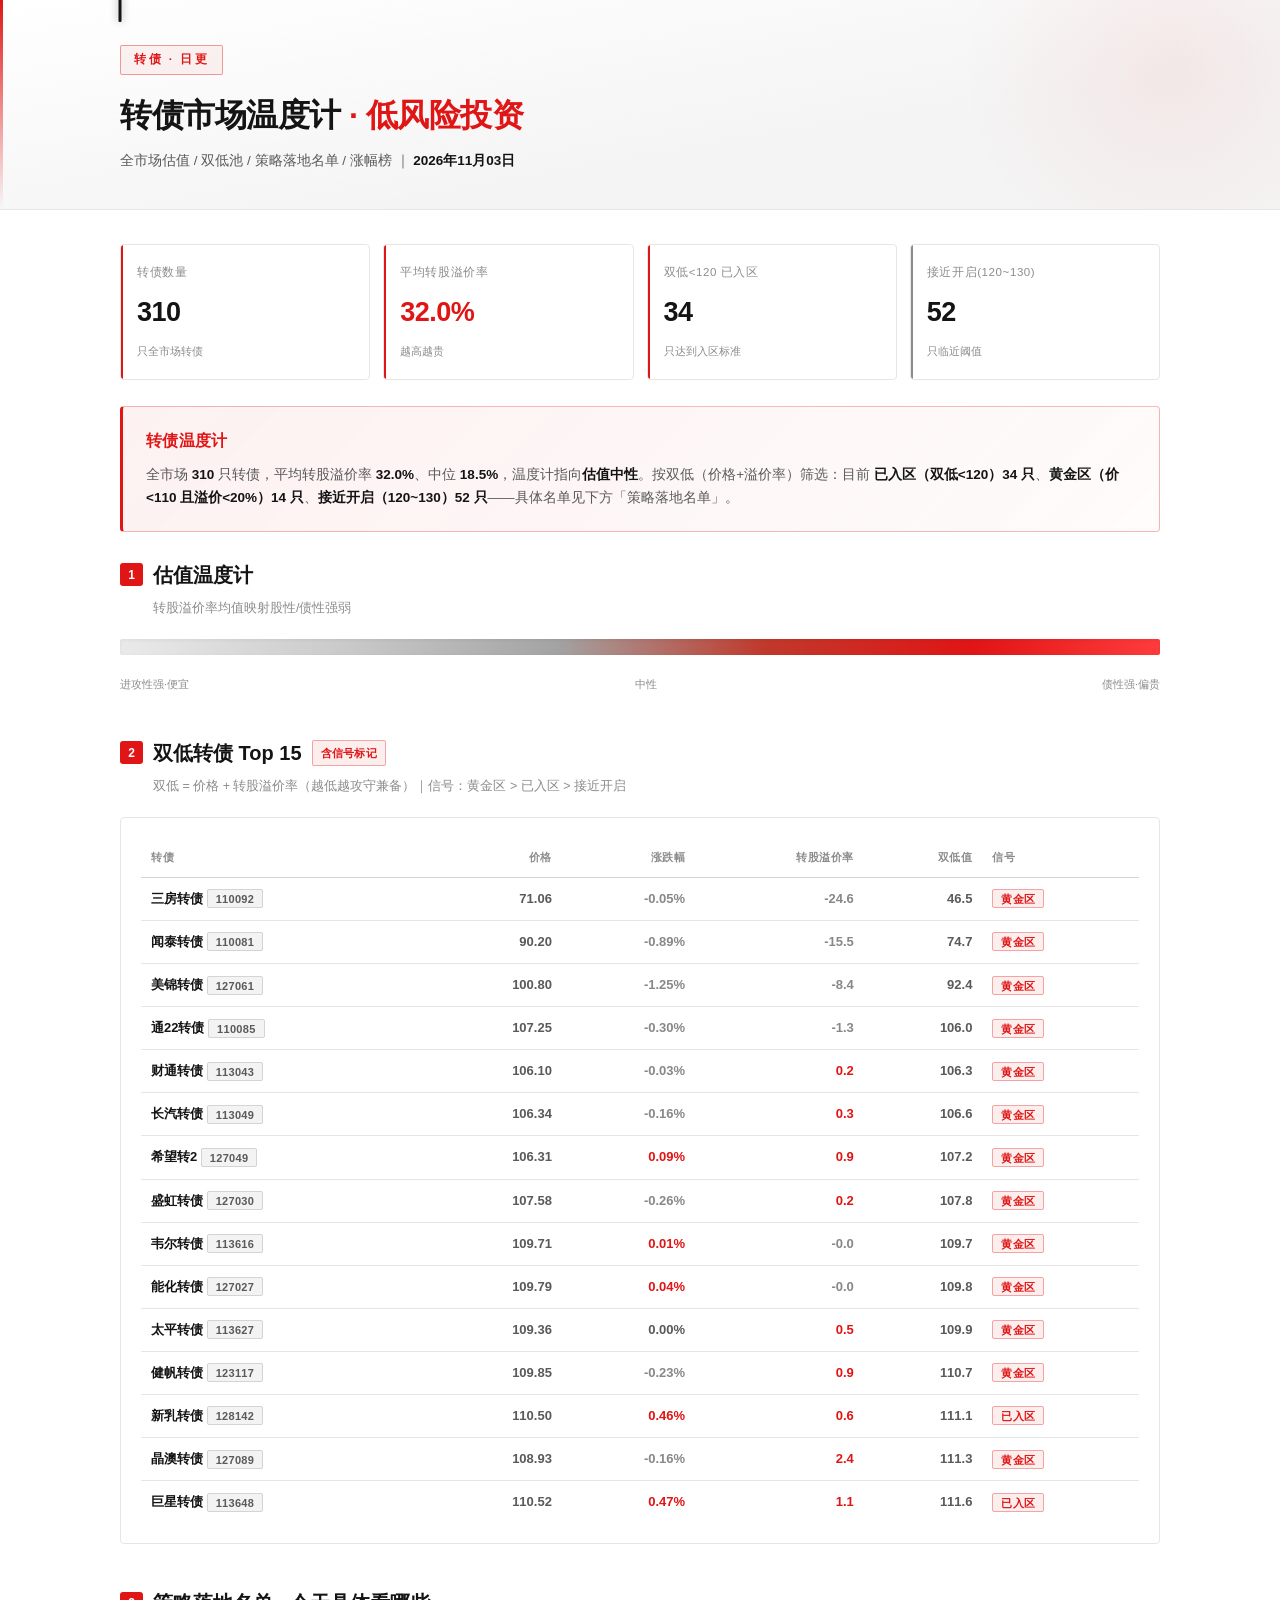
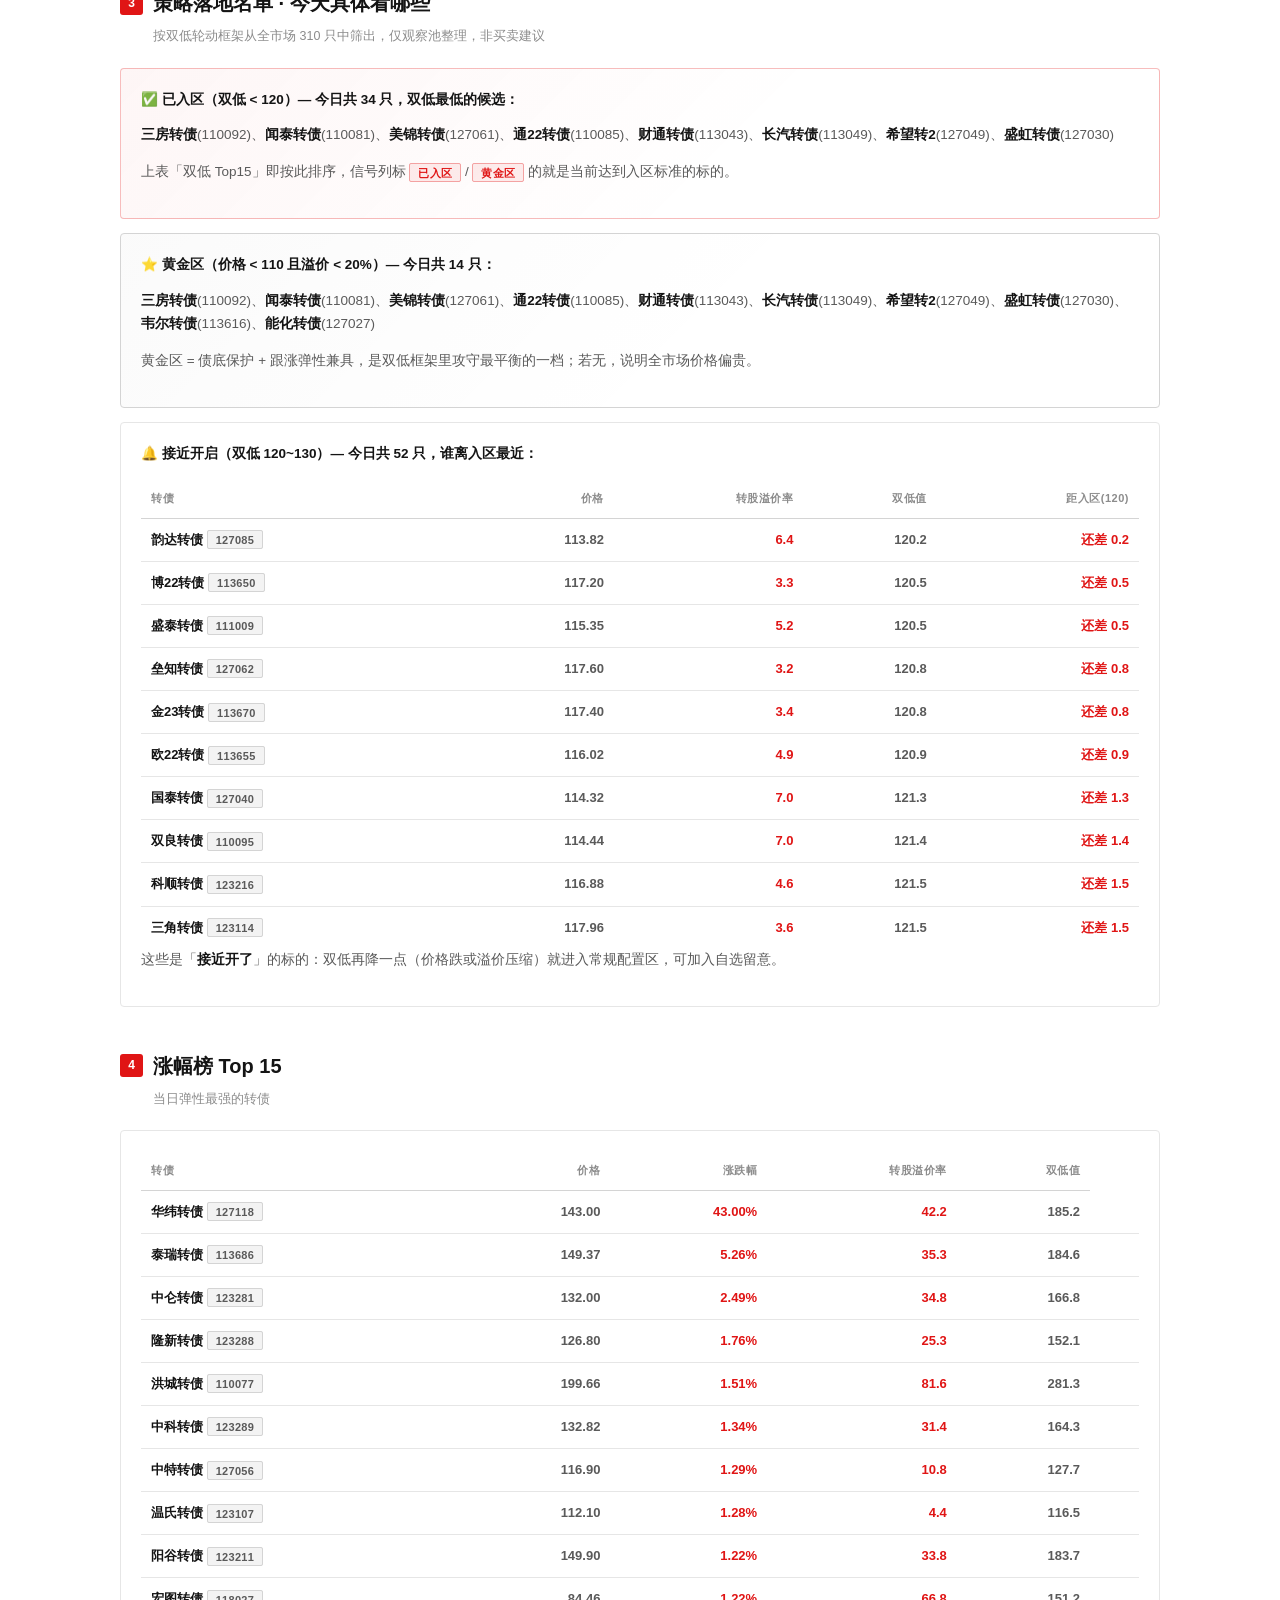
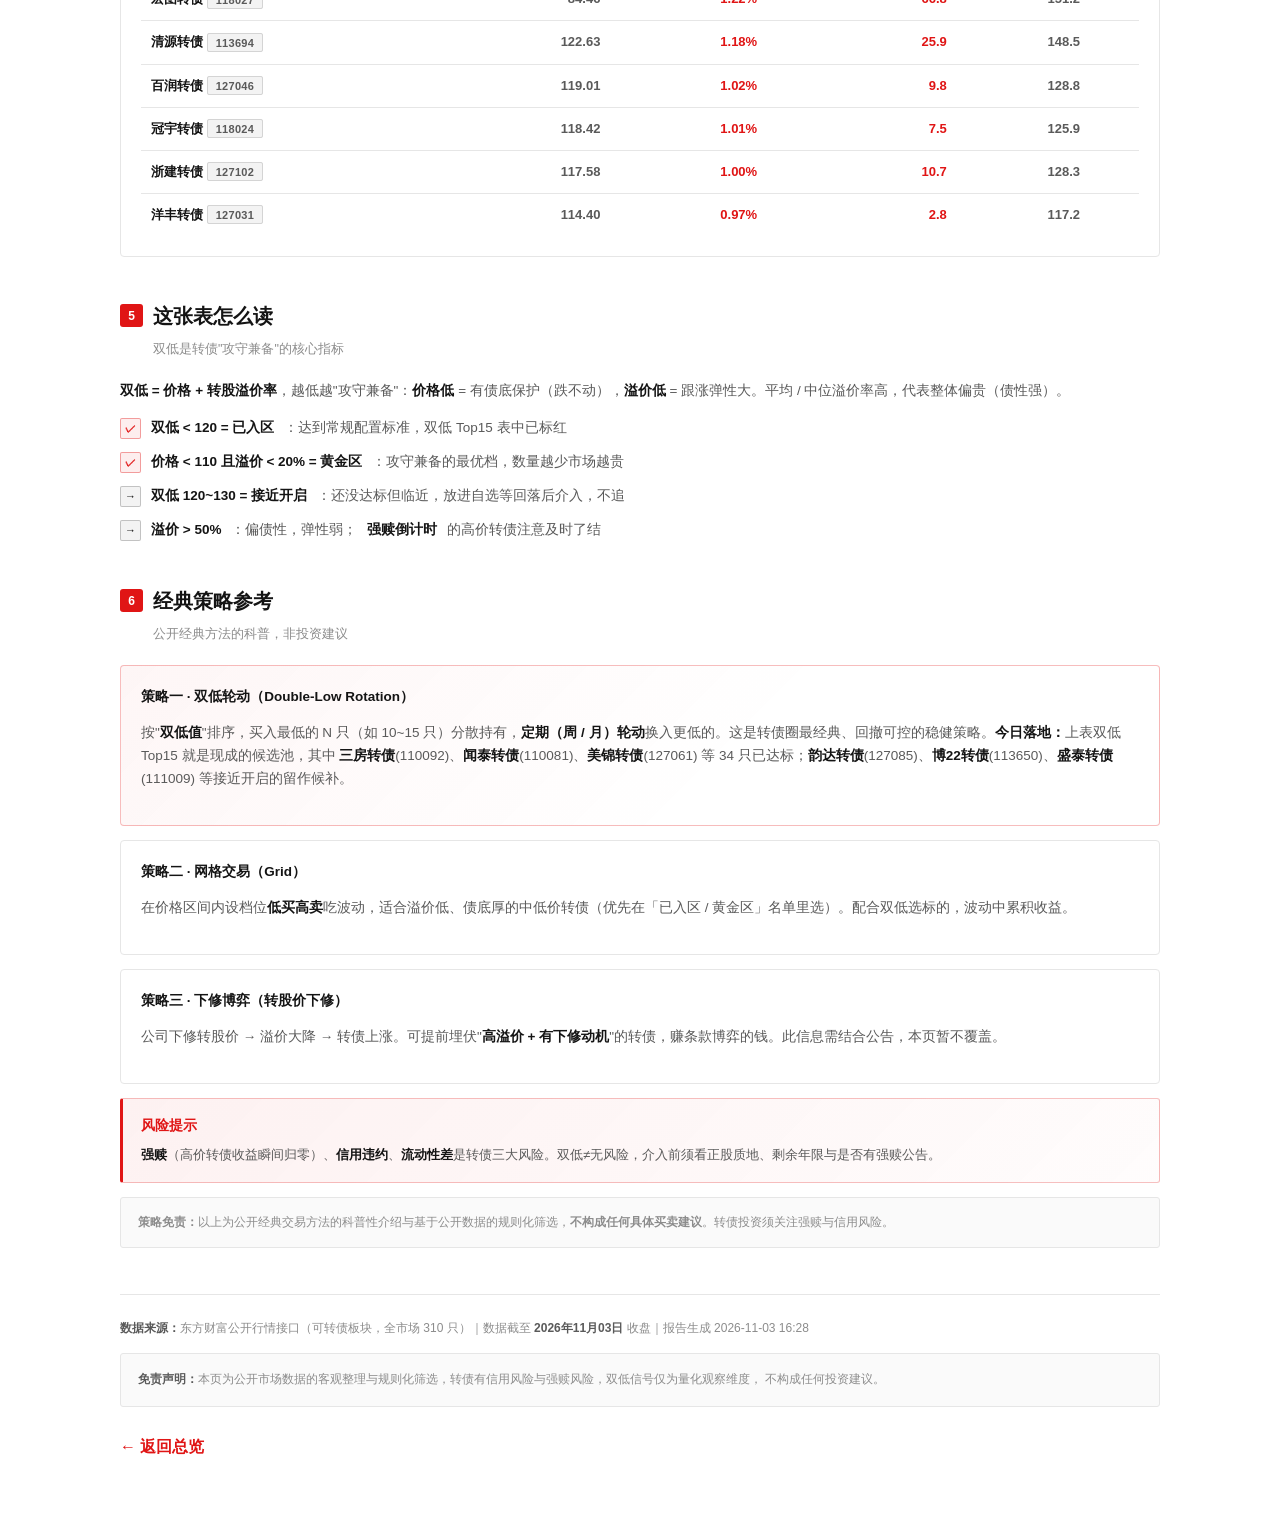
==== commit 2281f441: "复盘矩阵更新 2026-11-04" ====
--- a/bond.html
+++ b/bond.html
@@ -3,7 +3,7 @@
 <head>
 <meta charset="UTF-8">
 <meta name="viewport" content="width=device-width, initial-scale=1.0">
-<title>转债市场温度计 · 2026年11月02日</title>
+<title>转债市场温度计 · 2026年11月03日</title>
 <style>/* ============================================================
    A股主线与情绪复盘 — 白底·黑字·红涨配色
    涨 = 红 ｜ 跌 = 灰（不使用绿色）
@@ -297,12 +297,12 @@
   <div class="wrap">
     <span class="tag">转债 · 日更</span>
     <h1>转债市场温度计 <span class="em">· 低风险投资</span></h1>
-    <div class="sub">全市场估值 / 双低池 / 策略落地名单 / 涨幅榜 ｜ <b>2026年11月02日</b></div>
+    <div class="sub">全市场估值 / 双低池 / 策略落地名单 / 涨幅榜 ｜ <b>2026年11月03日</b></div>
   </div>
 </header>
 <div class="wrap">
-  <div class="kpis"><div class="kpi up"><div class="lb">转债数量</div><div class="vl">309</div><div class="nt">只全市场转债</div></div><div class="kpi up"><div class="lb">平均转股溢价率</div><div class="vl c-up">34.1%</div><div class="nt">越高越贵</div></div><div class="kpi up"><div class="lb">双低&lt;120 已入区</div><div class="vl">33</div><div class="nt">只达到入区标准</div></div><div class="kpi bl"><div class="lb">接近开启(120~130)</div><div class="vl">48</div><div class="nt">只临近阈值</div></div></div>
-  <div class="verdict"><div class="t">转债温度计</div><p>全市场 <b>309</b> 只转债，平均转股溢价率 <b class='c-up'>34.1%</b>、中位 <b>18.9%</b>，温度计指向<b>估值中性</b>。按双低（价格+溢价率）筛选：目前 <b class='c-up'>已入区（双低&lt;120）33 只</b>、<b>黄金区（价&lt;110 且溢价&lt;20%）14 只</b>、<b>接近开启（120~130）48 只</b>——具体名单见下方「策略落地名单」。</p></div>
+  <div class="kpis"><div class="kpi up"><div class="lb">转债数量</div><div class="vl">310</div><div class="nt">只全市场转债</div></div><div class="kpi up"><div class="lb">平均转股溢价率</div><div class="vl c-up">32.0%</div><div class="nt">越高越贵</div></div><div class="kpi up"><div class="lb">双低&lt;120 已入区</div><div class="vl">34</div><div class="nt">只达到入区标准</div></div><div class="kpi bl"><div class="lb">接近开启(120~130)</div><div class="vl">52</div><div class="nt">只临近阈值</div></div></div>
+  <div class="verdict"><div class="t">转债温度计</div><p>全市场 <b>310</b> 只转债，平均转股溢价率 <b class='c-up'>32.0%</b>、中位 <b>18.5%</b>，温度计指向<b>估值中性</b>。按双低（价格+溢价率）筛选：目前 <b class='c-up'>已入区（双低&lt;120）34 只</b>、<b>黄金区（价&lt;110 且溢价&lt;20%）14 只</b>、<b>接近开启（120~130）52 只</b>——具体名单见下方「策略落地名单」。</p></div>
 
   <section>
     <h2><span class="n">1</span>估值温度计</h2>
@@ -320,32 +320,32 @@
     <div class="card">
       <table>
         <thead><tr><th>转债</th><th class="num">价格</th><th class="num">涨跌幅</th><th class="num">转股溢价率</th><th class="num">双低值</th><th>信号</th></tr></thead>
-        <tbody><tr><td class="nm">三房转债 <span class="badge bg-gy">110092</span></td><td class="num mono">71.10</td><td class="num mono c-up">0.07%</td><td class="num mono c-dn">-24.6</td><td class="num mono">46.5</td><td><span class="badge bg-up">黄金区</span></td></tr><tr><td class="nm">闻泰转债 <span class="badge bg-gy">110081</span></td><td class="num mono">91.01</td><td class="num mono c-dn">-1.46%</td><td class="num mono c-dn">-14.8</td><td class="num mono">76.2</td><td><span class="badge bg-up">黄金区</span></td></tr><tr><td class="nm">美锦转债 <span class="badge bg-gy">127061</span></td><td class="num mono">102.08</td><td class="num mono c-dn">-0.59%</td><td class="num mono c-dn">-7.2</td><td class="num mono">94.9</td><td><span class="badge bg-up">黄金区</span></td></tr><tr><td class="nm">财通转债 <span class="badge bg-gy">113043</span></td><td class="num mono">106.13</td><td class="num mono c-up">0.11%</td><td class="num mono c-up">0.3</td><td class="num mono">106.4</td><td><span class="badge bg-up">黄金区</span></td></tr><tr><td class="nm">通22转债 <span class="badge bg-gy">110085</span></td><td class="num mono">107.58</td><td class="num mono c-dn">-0.29%</td><td class="num mono c-dn">-1.0</td><td class="num mono">106.6</td><td><span class="badge bg-up">黄金区</span></td></tr><tr><td class="nm">希望转2 <span class="badge bg-gy">127049</span></td><td class="num mono">106.20</td><td class="num mono c-up">0.19%</td><td class="num mono c-up">0.8</td><td class="num mono">107.0</td><td><span class="badge bg-up">黄金区</span></td></tr><tr><td class="nm">长汽转债 <span class="badge bg-gy">113049</span></td><td class="num mono">106.51</td><td class="num mono c-dn">-0.17%</td><td class="num mono c-up">0.5</td><td class="num mono">107.0</td><td><span class="badge bg-up">黄金区</span></td></tr><tr><td class="nm">盛虹转债 <span class="badge bg-gy">127030</span></td><td class="num mono">107.86</td><td class="num mono c-dn">-0.29%</td><td class="num mono c-up">0.5</td><td class="num mono">108.3</td><td><span class="badge bg-up">黄金区</span></td></tr><tr><td class="nm">韦尔转债 <span class="badge bg-gy">113616</span></td><td class="num mono">109.70</td><td class="num mono c-dn">-0.03%</td><td class="num mono c-dn">-0.1</td><td class="num mono">109.6</td><td><span class="badge bg-up">黄金区</span></td></tr><tr><td class="nm">能化转债 <span class="badge bg-gy">127027</span></td><td class="num mono">109.75</td><td class="num mono c-up">0.02%</td><td class="num mono c-dn">-0.1</td><td class="num mono">109.7</td><td><span class="badge bg-up">黄金区</span></td></tr><tr><td class="nm">太平转债 <span class="badge bg-gy">113627</span></td><td class="num mono">109.35</td><td class="num mono c-dn">-0.28%</td><td class="num mono c-up">0.5</td><td class="num mono">109.8</td><td><span class="badge bg-up">黄金区</span></td></tr><tr><td class="nm">新乳转债 <span class="badge bg-gy">128142</span></td><td class="num mono">110.00</td><td class="num mono c-up">0.01%</td><td class="num mono c-up">0.2</td><td class="num mono">110.2</td><td><span class="badge bg-up">黄金区</span></td></tr><tr><td class="nm">巨星转债 <span class="badge bg-gy">113648</span></td><td class="num mono">110.00</td><td class="num mono c-dn">-0.37%</td><td class="num mono c-up">0.6</td><td class="num mono">110.6</td><td><span class="badge bg-up">已入区</span></td></tr><tr><td class="nm">健帆转债 <span class="badge bg-gy">123117</span></td><td class="num mono">110.10</td><td class="num mono c-up">0.14%</td><td class="num mono c-up">1.1</td><td class="num mono">111.2</td><td><span class="badge bg-up">已入区</span></td></tr><tr><td class="nm">晶澳转债 <span class="badge bg-gy">127089</span></td><td class="num mono">109.10</td><td class="num mono c-dn">-1.35%</td><td class="num mono c-up">2.5</td><td class="num mono">111.6</td><td><span class="badge bg-up">黄金区</span></td></tr></tbody>
+        <tbody><tr><td class="nm">三房转债 <span class="badge bg-gy">110092</span></td><td class="num mono">71.06</td><td class="num mono c-dn">-0.05%</td><td class="num mono c-dn">-24.6</td><td class="num mono">46.5</td><td><span class="badge bg-up">黄金区</span></td></tr><tr><td class="nm">闻泰转债 <span class="badge bg-gy">110081</span></td><td class="num mono">90.20</td><td class="num mono c-dn">-0.89%</td><td class="num mono c-dn">-15.5</td><td class="num mono">74.7</td><td><span class="badge bg-up">黄金区</span></td></tr><tr><td class="nm">美锦转债 <span class="badge bg-gy">127061</span></td><td class="num mono">100.80</td><td class="num mono c-dn">-1.25%</td><td class="num mono c-dn">-8.4</td><td class="num mono">92.4</td><td><span class="badge bg-up">黄金区</span></td></tr><tr><td class="nm">通22转债 <span class="badge bg-gy">110085</span></td><td class="num mono">107.25</td><td class="num mono c-dn">-0.30%</td><td class="num mono c-dn">-1.3</td><td class="num mono">106.0</td><td><span class="badge bg-up">黄金区</span></td></tr><tr><td class="nm">财通转债 <span class="badge bg-gy">113043</span></td><td class="num mono">106.10</td><td class="num mono c-dn">-0.03%</td><td class="num mono c-up">0.2</td><td class="num mono">106.3</td><td><span class="badge bg-up">黄金区</span></td></tr><tr><td class="nm">长汽转债 <span class="badge bg-gy">113049</span></td><td class="num mono">106.34</td><td class="num mono c-dn">-0.16%</td><td class="num mono c-up">0.3</td><td class="num mono">106.6</td><td><span class="badge bg-up">黄金区</span></td></tr><tr><td class="nm">希望转2 <span class="badge bg-gy">127049</span></td><td class="num mono">106.31</td><td class="num mono c-up">0.09%</td><td class="num mono c-up">0.9</td><td class="num mono">107.2</td><td><span class="badge bg-up">黄金区</span></td></tr><tr><td class="nm">盛虹转债 <span class="badge bg-gy">127030</span></td><td class="num mono">107.58</td><td class="num mono c-dn">-0.26%</td><td class="num mono c-up">0.2</td><td class="num mono">107.8</td><td><span class="badge bg-up">黄金区</span></td></tr><tr><td class="nm">韦尔转债 <span class="badge bg-gy">113616</span></td><td class="num mono">109.71</td><td class="num mono c-up">0.01%</td><td class="num mono c-dn">-0.0</td><td class="num mono">109.7</td><td><span class="badge bg-up">黄金区</span></td></tr><tr><td class="nm">能化转债 <span class="badge bg-gy">127027</span></td><td class="num mono">109.79</td><td class="num mono c-up">0.04%</td><td class="num mono c-dn">-0.0</td><td class="num mono">109.8</td><td><span class="badge bg-up">黄金区</span></td></tr><tr><td class="nm">太平转债 <span class="badge bg-gy">113627</span></td><td class="num mono">109.36</td><td class="num mono ">0.00%</td><td class="num mono c-up">0.5</td><td class="num mono">109.9</td><td><span class="badge bg-up">黄金区</span></td></tr><tr><td class="nm">健帆转债 <span class="badge bg-gy">123117</span></td><td class="num mono">109.85</td><td class="num mono c-dn">-0.23%</td><td class="num mono c-up">0.9</td><td class="num mono">110.7</td><td><span class="badge bg-up">黄金区</span></td></tr><tr><td class="nm">新乳转债 <span class="badge bg-gy">128142</span></td><td class="num mono">110.50</td><td class="num mono c-up">0.46%</td><td class="num mono c-up">0.6</td><td class="num mono">111.1</td><td><span class="badge bg-up">已入区</span></td></tr><tr><td class="nm">晶澳转债 <span class="badge bg-gy">127089</span></td><td class="num mono">108.93</td><td class="num mono c-dn">-0.16%</td><td class="num mono c-up">2.4</td><td class="num mono">111.3</td><td><span class="badge bg-up">黄金区</span></td></tr><tr><td class="nm">巨星转债 <span class="badge bg-gy">113648</span></td><td class="num mono">110.52</td><td class="num mono c-up">0.47%</td><td class="num mono c-up">1.1</td><td class="num mono">111.6</td><td><span class="badge bg-up">已入区</span></td></tr></tbody>
       </table>
     </div>
   </section>
 
   <section>
     <h2><span class="n">3</span>策略落地名单 · 今天具体看哪些</h2>
-    <div class="h2sub">按双低轮动框架从全市场 309 只中筛出，仅观察池整理，非买卖建议</div>
+    <div class="h2sub">按双低轮动框架从全市场 310 只中筛出，仅观察池整理，非买卖建议</div>
 
     <div class="card hl">
-      <div class="ct">✅ 已入区（双低 &lt; 120）— 今日共 33 只，双低最低的候选：</div>
-      <p class="body"><b>三房转债</b>(110092)、<b>闻泰转债</b>(110081)、<b>美锦转债</b>(127061)、<b>财通转债</b>(113043)、<b>通22转债</b>(110085)、<b>希望转2</b>(127049)、<b>长汽转债</b>(113049)、<b>盛虹转债</b>(127030)</p>
+      <div class="ct">✅ 已入区（双低 &lt; 120）— 今日共 34 只，双低最低的候选：</div>
+      <p class="body"><b>三房转债</b>(110092)、<b>闻泰转债</b>(110081)、<b>美锦转债</b>(127061)、<b>通22转债</b>(110085)、<b>财通转债</b>(113043)、<b>长汽转债</b>(113049)、<b>希望转2</b>(127049)、<b>盛虹转债</b>(127030)</p>
       <p class="body nt3">上表「双低 Top15」即按此排序，信号列标 <span class="badge bg-up">已入区</span> / <span class="badge bg-up">黄金区</span> 的就是当前达到入区标准的标的。</p>
     </div>
 
     <div class="card hl2">
       <div class="ct">⭐ 黄金区（价格 &lt; 110 且溢价 &lt; 20%）— 今日共 14 只：</div>
-      <p class="body"><b>三房转债</b>(110092)、<b>闻泰转债</b>(110081)、<b>美锦转债</b>(127061)、<b>财通转债</b>(113043)、<b>通22转债</b>(110085)、<b>希望转2</b>(127049)、<b>长汽转债</b>(113049)、<b>盛虹转债</b>(127030)、<b>韦尔转债</b>(113616)、<b>能化转债</b>(127027)</p>
+      <p class="body"><b>三房转债</b>(110092)、<b>闻泰转债</b>(110081)、<b>美锦转债</b>(127061)、<b>通22转债</b>(110085)、<b>财通转债</b>(113043)、<b>长汽转债</b>(113049)、<b>希望转2</b>(127049)、<b>盛虹转债</b>(127030)、<b>韦尔转债</b>(113616)、<b>能化转债</b>(127027)</p>
       <p class="body nt3">黄金区 = 债底保护 + 跟涨弹性兼具，是双低框架里攻守最平衡的一档；若无，说明全市场价格偏贵。</p>
     </div>
 
     <div class="card">
-      <div class="ct">🔔 接近开启（双低 120~130）— 今日共 48 只，谁离入区最近：</div>
+      <div class="ct">🔔 接近开启（双低 120~130）— 今日共 52 只，谁离入区最近：</div>
       <table>
         <thead><tr><th>转债</th><th class="num">价格</th><th class="num">转股溢价率</th><th class="num">双低值</th><th class="num">距入区(120)</th></tr></thead>
-        <tbody><tr><td class="nm">海波转债 <span class="badge bg-gy">123080</span></td><td class="num mono">119.81</td><td class="num mono c-up">0.2</td><td class="num mono">120.0</td><td class="num mono c-up">还差 0.1</td></tr><tr><td class="nm">珀莱转债 <span class="badge bg-gy">113634</span></td><td class="num mono">117.83</td><td class="num mono c-up">2.6</td><td class="num mono">120.4</td><td class="num mono c-up">还差 0.4</td></tr><tr><td class="nm">韵达转债 <span class="badge bg-gy">127085</span></td><td class="num mono">114.23</td><td class="num mono c-up">6.7</td><td class="num mono">120.9</td><td class="num mono c-up">还差 0.9</td></tr><tr><td class="nm">盛泰转债 <span class="badge bg-gy">111009</span></td><td class="num mono">115.61</td><td class="num mono c-up">5.3</td><td class="num mono">120.9</td><td class="num mono c-up">还差 0.9</td></tr><tr><td class="nm">双良转债 <span class="badge bg-gy">110095</span></td><td class="num mono">114.20</td><td class="num mono c-up">6.7</td><td class="num mono">120.9</td><td class="num mono c-up">还差 0.9</td></tr><tr><td class="nm">垒知转债 <span class="badge bg-gy">127062</span></td><td class="num mono">117.78</td><td class="num mono c-up">3.3</td><td class="num mono">121.1</td><td class="num mono c-up">还差 1.1</td></tr><tr><td class="nm">博22转债 <span class="badge bg-gy">113650</span></td><td class="num mono">117.67</td><td class="num mono c-up">3.6</td><td class="num mono">121.3</td><td class="num mono c-up">还差 1.3</td></tr><tr><td class="nm">欧22转债 <span class="badge bg-gy">113655</span></td><td class="num mono">116.43</td><td class="num mono c-up">5.2</td><td class="num mono">121.6</td><td class="num mono c-up">还差 1.6</td></tr><tr><td class="nm">康医转债 <span class="badge bg-gy">123151</span></td><td class="num mono">116.36</td><td class="num mono c-up">5.9</td><td class="num mono">122.3</td><td class="num mono c-up">还差 2.3</td></tr><tr><td class="nm">三角转债 <span class="badge bg-gy">123114</span></td><td class="num mono">118.48</td><td class="num mono c-up">4.0</td><td class="num mono">122.5</td><td class="num mono c-up">还差 2.5</td></tr></tbody>
+        <tbody><tr><td class="nm">韵达转债 <span class="badge bg-gy">127085</span></td><td class="num mono">113.82</td><td class="num mono c-up">6.4</td><td class="num mono">120.2</td><td class="num mono c-up">还差 0.2</td></tr><tr><td class="nm">博22转债 <span class="badge bg-gy">113650</span></td><td class="num mono">117.20</td><td class="num mono c-up">3.3</td><td class="num mono">120.5</td><td class="num mono c-up">还差 0.5</td></tr><tr><td class="nm">盛泰转债 <span class="badge bg-gy">111009</span></td><td class="num mono">115.35</td><td class="num mono c-up">5.2</td><td class="num mono">120.5</td><td class="num mono c-up">还差 0.5</td></tr><tr><td class="nm">垒知转债 <span class="badge bg-gy">127062</span></td><td class="num mono">117.60</td><td class="num mono c-up">3.2</td><td class="num mono">120.8</td><td class="num mono c-up">还差 0.8</td></tr><tr><td class="nm">金23转债 <span class="badge bg-gy">113670</span></td><td class="num mono">117.40</td><td class="num mono c-up">3.4</td><td class="num mono">120.8</td><td class="num mono c-up">还差 0.8</td></tr><tr><td class="nm">欧22转债 <span class="badge bg-gy">113655</span></td><td class="num mono">116.02</td><td class="num mono c-up">4.9</td><td class="num mono">120.9</td><td class="num mono c-up">还差 0.9</td></tr><tr><td class="nm">国泰转债 <span class="badge bg-gy">127040</span></td><td class="num mono">114.32</td><td class="num mono c-up">7.0</td><td class="num mono">121.3</td><td class="num mono c-up">还差 1.3</td></tr><tr><td class="nm">双良转债 <span class="badge bg-gy">110095</span></td><td class="num mono">114.44</td><td class="num mono c-up">7.0</td><td class="num mono">121.4</td><td class="num mono c-up">还差 1.4</td></tr><tr><td class="nm">科顺转债 <span class="badge bg-gy">123216</span></td><td class="num mono">116.88</td><td class="num mono c-up">4.6</td><td class="num mono">121.5</td><td class="num mono c-up">还差 1.5</td></tr><tr><td class="nm">三角转债 <span class="badge bg-gy">123114</span></td><td class="num mono">117.96</td><td class="num mono c-up">3.6</td><td class="num mono">121.5</td><td class="num mono c-up">还差 1.5</td></tr></tbody>
       </table>
       <p class="body nt3">这些是「<b>接近开了</b>」的标的：双低再降一点（价格跌或溢价压缩）就进入常规配置区，可加入自选留意。</p>
     </div>
@@ -357,7 +357,7 @@
     <div class="card">
       <table>
         <thead><tr><th>转债</th><th class="num">价格</th><th class="num">涨跌幅</th><th class="num">转股溢价率</th><th class="num">双低值</th></tr></thead>
-        <tbody><tr><td class="nm">中科转债 <span class="badge bg-gy">123289</span></td><td class="num mono">131.06</td><td class="num mono c-up">31.06%</td><td class="num mono c-up">29.7</td><td class="num mono">160.7</td><td></td></tr><tr><td class="nm">丝路转债 <span class="badge bg-gy">123138</span></td><td class="num mono">132.00</td><td class="num mono c-up">8.49%</td><td class="num mono c-up">25.5</td><td class="num mono">157.5</td><td></td></tr><tr><td class="nm">奥普转债 <span class="badge bg-gy">118075</span></td><td class="num mono">211.95</td><td class="num mono c-up">8.23%</td><td class="num mono c-up">108.4</td><td class="num mono">320.3</td><td></td></tr><tr><td class="nm">风语转债 <span class="badge bg-gy">113643</span></td><td class="num mono">149.71</td><td class="num mono c-up">7.56%</td><td class="num mono c-up">31.1</td><td class="num mono">180.8</td><td></td></tr><tr><td class="nm">丰茂转债 <span class="badge bg-gy">123283</span></td><td class="num mono">159.33</td><td class="num mono c-up">5.71%</td><td class="num mono c-up">63.0</td><td class="num mono">222.3</td><td></td></tr><tr><td class="nm">睿创转债 <span class="badge bg-gy">118030</span></td><td class="num mono">469.84</td><td class="num mono c-up">5.07%</td><td class="num mono c-up">329.2</td><td class="num mono">799.1</td><td></td></tr><tr><td class="nm">普联转债 <span class="badge bg-gy">123261</span></td><td class="num mono">150.50</td><td class="num mono c-up">5.02%</td><td class="num mono c-up">59.2</td><td class="num mono">209.7</td><td></td></tr><tr><td class="nm">茂莱转债 <span class="badge bg-gy">118061</span></td><td class="num mono">166.09</td><td class="num mono c-up">4.99%</td><td class="num mono c-up">76.8</td><td class="num mono">242.9</td><td></td></tr><tr><td class="nm">宙邦转债 <span class="badge bg-gy">123158</span></td><td class="num mono">187.80</td><td class="num mono c-up">4.83%</td><td class="num mono c-up">73.2</td><td class="num mono">261.0</td><td></td></tr><tr><td class="nm">微导转债 <span class="badge bg-gy">118058</span></td><td class="num mono">238.51</td><td class="num mono c-up">4.25%</td><td class="num mono c-up">127.7</td><td class="num mono">366.2</td><td></td></tr><tr><td class="nm">本川转债 <span class="badge bg-gy">123268</span></td><td class="num mono">171.00</td><td class="num mono c-up">3.95%</td><td class="num mono c-up">59.4</td><td class="num mono">230.4</td><td></td></tr><tr><td class="nm">天脉转债 <span class="badge bg-gy">123279</span></td><td class="num mono">150.35</td><td class="num mono c-up">3.69%</td><td class="num mono c-up">47.9</td><td class="num mono">198.2</td><td></td></tr><tr><td class="nm">声迅转债 <span class="badge bg-gy">127080</span></td><td class="num mono">221.28</td><td class="num mono c-up">3.64%</td><td class="num mono c-up">113.3</td><td class="num mono">334.6</td><td></td></tr><tr><td class="nm">超达转债 <span class="badge bg-gy">123187</span></td><td class="num mono">174.50</td><td class="num mono c-up">3.56%</td><td class="num mono c-up">71.1</td><td class="num mono">245.6</td><td></td></tr><tr><td class="nm">鼎捷转债 <span class="badge bg-gy">123263</span></td><td class="num mono">152.53</td><td class="num mono c-up">3.55%</td><td class="num mono c-up">47.3</td><td class="num mono">199.8</td><td></td></tr></tbody>
+        <tbody><tr><td class="nm">华纬转债 <span class="badge bg-gy">127118</span></td><td class="num mono">143.00</td><td class="num mono c-up">43.00%</td><td class="num mono c-up">42.2</td><td class="num mono">185.2</td><td></td></tr><tr><td class="nm">泰瑞转债 <span class="badge bg-gy">113686</span></td><td class="num mono">149.37</td><td class="num mono c-up">5.26%</td><td class="num mono c-up">35.3</td><td class="num mono">184.6</td><td></td></tr><tr><td class="nm">中仑转债 <span class="badge bg-gy">123281</span></td><td class="num mono">132.00</td><td class="num mono c-up">2.49%</td><td class="num mono c-up">34.8</td><td class="num mono">166.8</td><td></td></tr><tr><td class="nm">隆新转债 <span class="badge bg-gy">123288</span></td><td class="num mono">126.80</td><td class="num mono c-up">1.76%</td><td class="num mono c-up">25.3</td><td class="num mono">152.1</td><td></td></tr><tr><td class="nm">洪城转债 <span class="badge bg-gy">110077</span></td><td class="num mono">199.66</td><td class="num mono c-up">1.51%</td><td class="num mono c-up">81.6</td><td class="num mono">281.3</td><td></td></tr><tr><td class="nm">中科转债 <span class="badge bg-gy">123289</span></td><td class="num mono">132.82</td><td class="num mono c-up">1.34%</td><td class="num mono c-up">31.4</td><td class="num mono">164.3</td><td></td></tr><tr><td class="nm">中特转债 <span class="badge bg-gy">127056</span></td><td class="num mono">116.90</td><td class="num mono c-up">1.29%</td><td class="num mono c-up">10.8</td><td class="num mono">127.7</td><td></td></tr><tr><td class="nm">温氏转债 <span class="badge bg-gy">123107</span></td><td class="num mono">112.10</td><td class="num mono c-up">1.28%</td><td class="num mono c-up">4.4</td><td class="num mono">116.5</td><td></td></tr><tr><td class="nm">阳谷转债 <span class="badge bg-gy">123211</span></td><td class="num mono">149.90</td><td class="num mono c-up">1.22%</td><td class="num mono c-up">33.8</td><td class="num mono">183.7</td><td></td></tr><tr><td class="nm">宏图转债 <span class="badge bg-gy">118027</span></td><td class="num mono">84.46</td><td class="num mono c-up">1.22%</td><td class="num mono c-up">66.8</td><td class="num mono">151.2</td><td></td></tr><tr><td class="nm">清源转债 <span class="badge bg-gy">113694</span></td><td class="num mono">122.63</td><td class="num mono c-up">1.18%</td><td class="num mono c-up">25.9</td><td class="num mono">148.5</td><td></td></tr><tr><td class="nm">百润转债 <span class="badge bg-gy">127046</span></td><td class="num mono">119.01</td><td class="num mono c-up">1.02%</td><td class="num mono c-up">9.8</td><td class="num mono">128.8</td><td></td></tr><tr><td class="nm">冠宇转债 <span class="badge bg-gy">118024</span></td><td class="num mono">118.42</td><td class="num mono c-up">1.01%</td><td class="num mono c-up">7.5</td><td class="num mono">125.9</td><td></td></tr><tr><td class="nm">浙建转债 <span class="badge bg-gy">127102</span></td><td class="num mono">117.58</td><td class="num mono c-up">1.00%</td><td class="num mono c-up">10.7</td><td class="num mono">128.3</td><td></td></tr><tr><td class="nm">洋丰转债 <span class="badge bg-gy">127031</span></td><td class="num mono">114.40</td><td class="num mono c-up">0.97%</td><td class="num mono c-up">2.8</td><td class="num mono">117.2</td><td></td></tr></tbody>
       </table>
     </div>
   </section>
@@ -379,7 +379,7 @@
     <div class="h2sub">公开经典方法的科普，非投资建议</div>
     <div class="card hl">
       <div class="ct">策略一 · 双低轮动（Double-Low Rotation）</div>
-      <p class="body">按"<b>双低值</b>"排序，买入最低的 N 只（如 10~15 只）分散持有，<b>定期（周 / 月）轮动</b>换入更低的。这是转债圈最经典、回撤可控的稳健策略。<b>今日落地：</b>上表双低 Top15 就是现成的候选池，其中 <b>三房转债</b>(110092)、<b>闻泰转债</b>(110081)、<b>美锦转债</b>(127061) 等 33 只已达标；<b>海波转债</b>(123080)、<b>珀莱转债</b>(113634)、<b>韵达转债</b>(127085) 等接近开启的留作候补。</p>
+      <p class="body">按"<b>双低值</b>"排序，买入最低的 N 只（如 10~15 只）分散持有，<b>定期（周 / 月）轮动</b>换入更低的。这是转债圈最经典、回撤可控的稳健策略。<b>今日落地：</b>上表双低 Top15 就是现成的候选池，其中 <b>三房转债</b>(110092)、<b>闻泰转债</b>(110081)、<b>美锦转债</b>(127061) 等 34 只已达标；<b>韵达转债</b>(127085)、<b>博22转债</b>(113650)、<b>盛泰转债</b>(111009) 等接近开启的留作候补。</p>
     </div>
     <div class="card">
       <div class="ct">策略二 · 网格交易（Grid）</div>
@@ -394,7 +394,7 @@
   </section>
 
   <footer>
-    <b>数据来源：</b>东方财富公开行情接口（可转债板块，全市场 309 只）｜数据截至 <b>2026年11月02日</b> 收盘｜报告生成 2026-11-02 18:44
+    <b>数据来源：</b>东方财富公开行情接口（可转债板块，全市场 310 只）｜数据截至 <b>2026年11月03日</b> 收盘｜报告生成 2026-11-03 16:28
     <div class="disc"><b>免责声明：</b>本页为公开市场数据的客观整理与规则化筛选，转债有信用风险与强赎风险，双低信号仅为量化观察维度，
     不构成任何投资建议。</div>
   </footer>
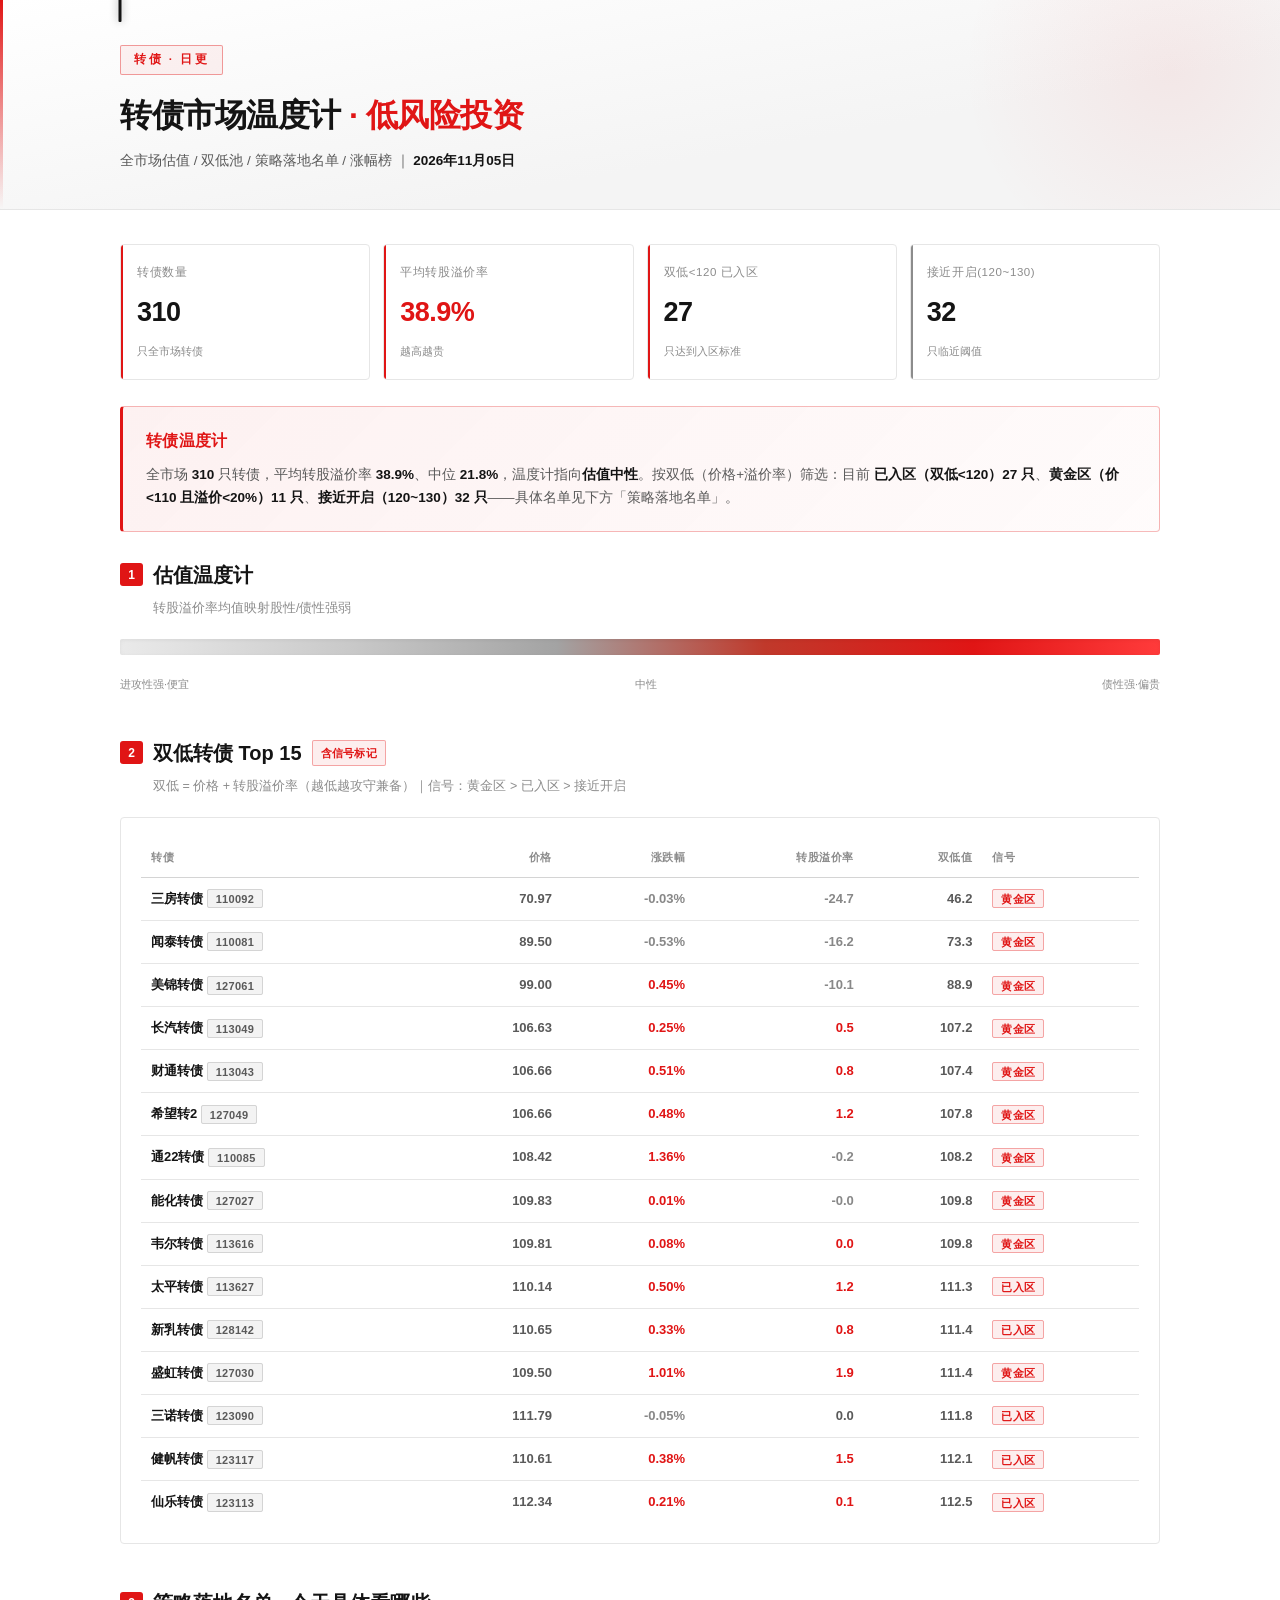
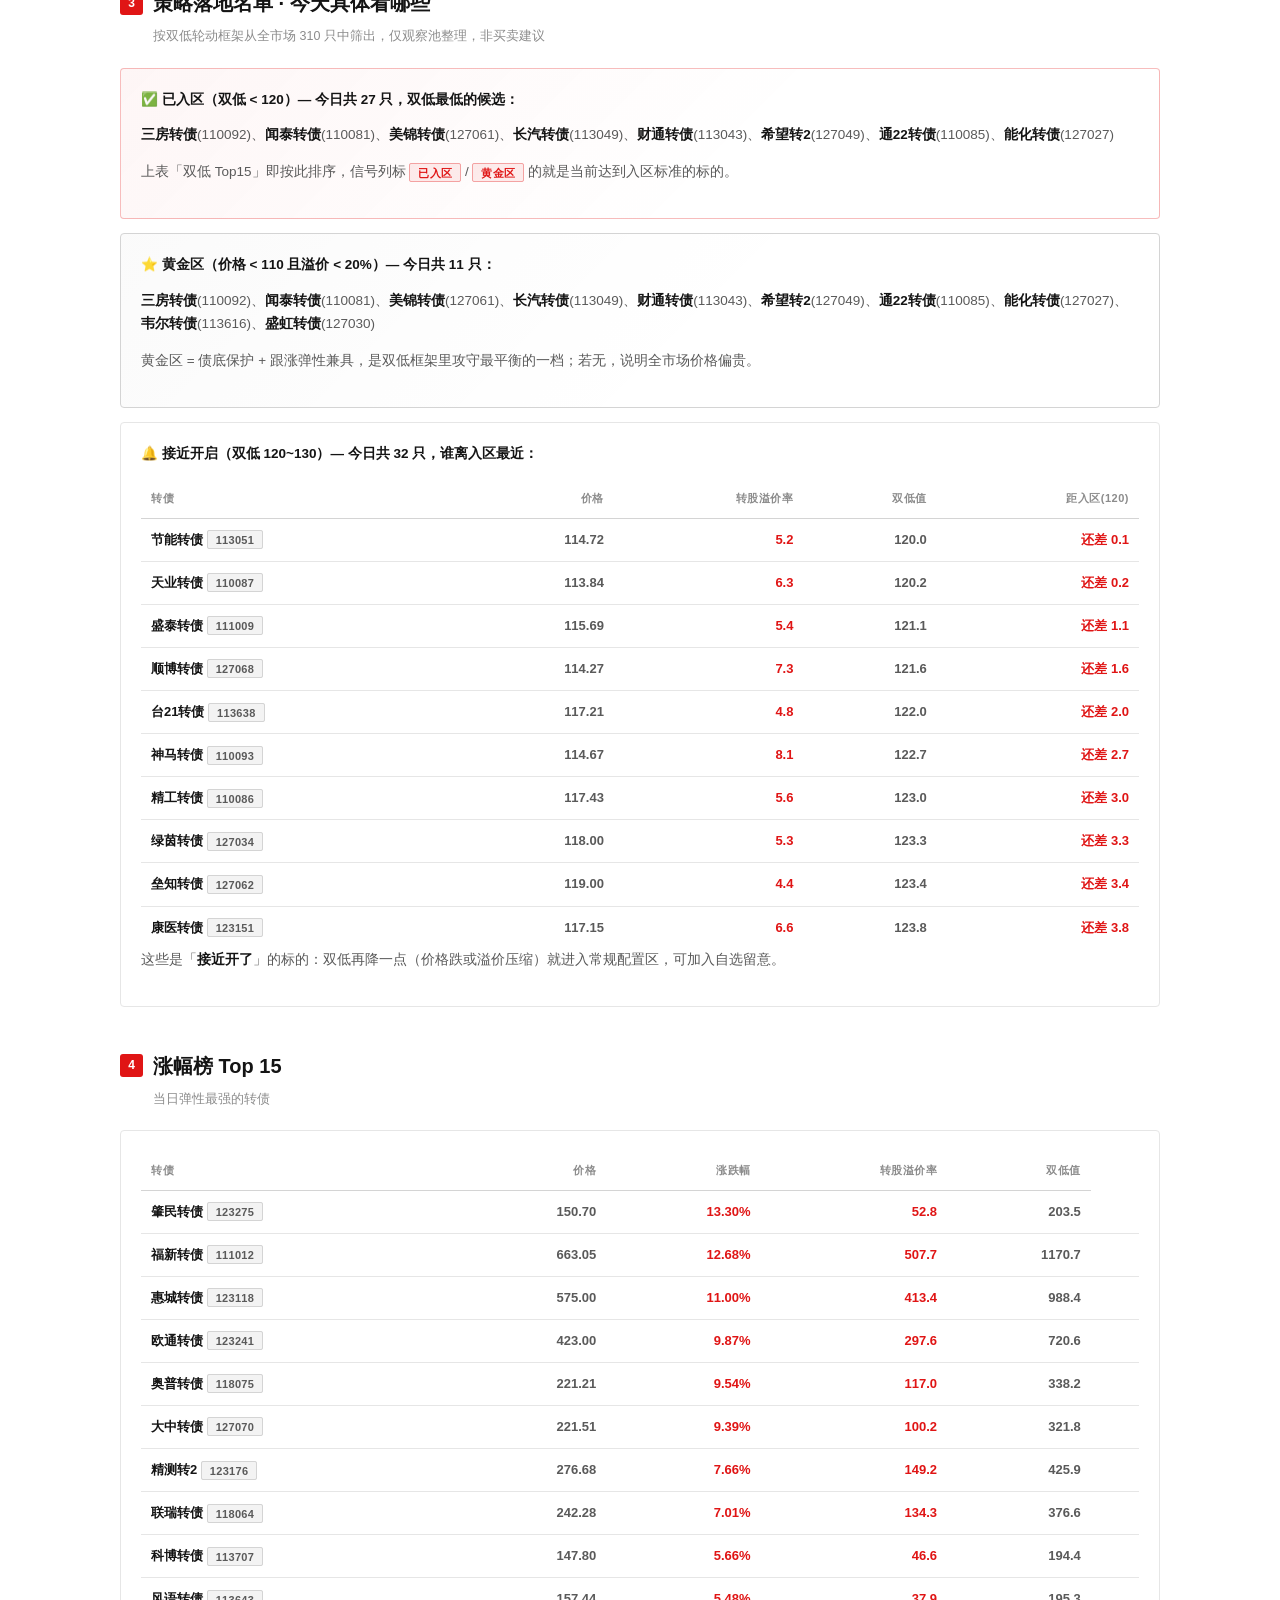
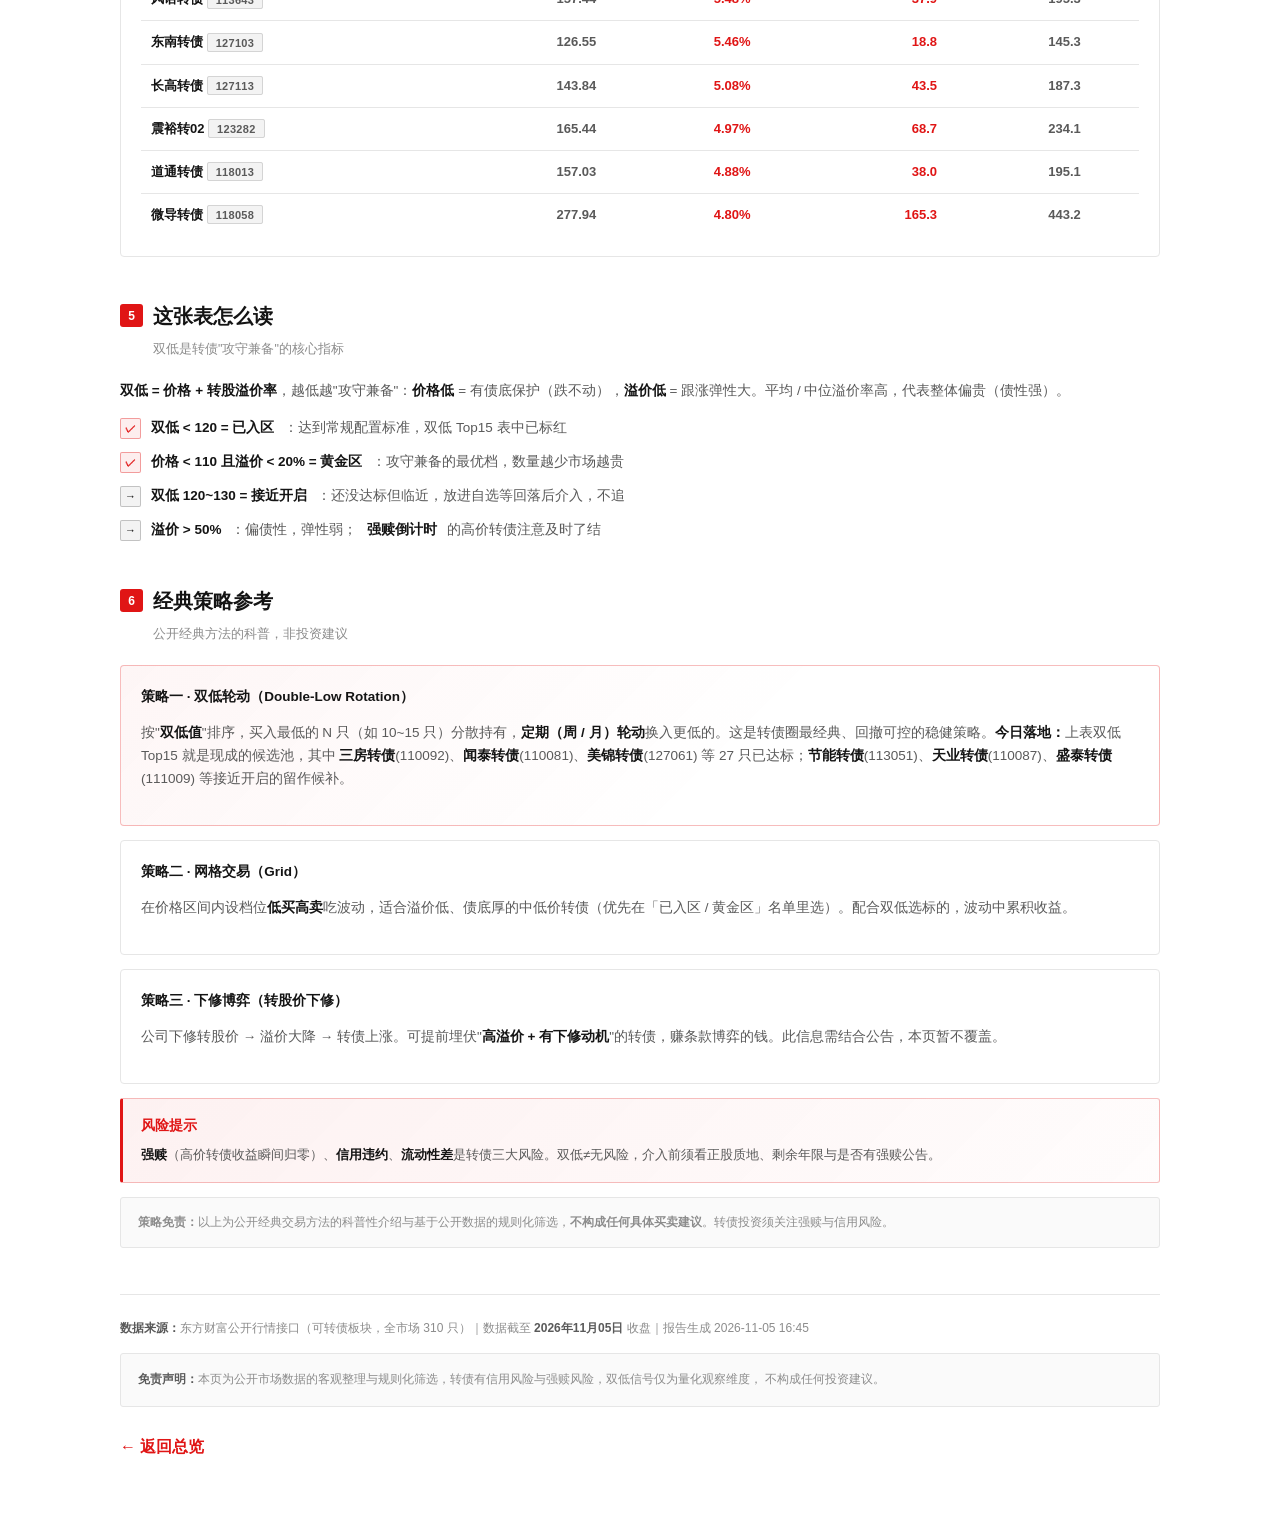
==== commit e5f22605: "复盘矩阵更新 2026-11-06" ====
--- a/bond.html
+++ b/bond.html
@@ -3,7 +3,7 @@
 <head>
 <meta charset="UTF-8">
 <meta name="viewport" content="width=device-width, initial-scale=1.0">
-<title>转债市场温度计 · 2026年11月03日</title>
+<title>转债市场温度计 · 2026年11月05日</title>
 <style>/* ============================================================
    A股主线与情绪复盘 — 白底·黑字·红涨配色
    涨 = 红 ｜ 跌 = 灰（不使用绿色）
@@ -297,12 +297,12 @@
   <div class="wrap">
     <span class="tag">转债 · 日更</span>
     <h1>转债市场温度计 <span class="em">· 低风险投资</span></h1>
-    <div class="sub">全市场估值 / 双低池 / 策略落地名单 / 涨幅榜 ｜ <b>2026年11月03日</b></div>
+    <div class="sub">全市场估值 / 双低池 / 策略落地名单 / 涨幅榜 ｜ <b>2026年11月05日</b></div>
   </div>
 </header>
 <div class="wrap">
-  <div class="kpis"><div class="kpi up"><div class="lb">转债数量</div><div class="vl">310</div><div class="nt">只全市场转债</div></div><div class="kpi up"><div class="lb">平均转股溢价率</div><div class="vl c-up">32.0%</div><div class="nt">越高越贵</div></div><div class="kpi up"><div class="lb">双低&lt;120 已入区</div><div class="vl">34</div><div class="nt">只达到入区标准</div></div><div class="kpi bl"><div class="lb">接近开启(120~130)</div><div class="vl">52</div><div class="nt">只临近阈值</div></div></div>
-  <div class="verdict"><div class="t">转债温度计</div><p>全市场 <b>310</b> 只转债，平均转股溢价率 <b class='c-up'>32.0%</b>、中位 <b>18.5%</b>，温度计指向<b>估值中性</b>。按双低（价格+溢价率）筛选：目前 <b class='c-up'>已入区（双低&lt;120）34 只</b>、<b>黄金区（价&lt;110 且溢价&lt;20%）14 只</b>、<b>接近开启（120~130）52 只</b>——具体名单见下方「策略落地名单」。</p></div>
+  <div class="kpis"><div class="kpi up"><div class="lb">转债数量</div><div class="vl">310</div><div class="nt">只全市场转债</div></div><div class="kpi up"><div class="lb">平均转股溢价率</div><div class="vl c-up">38.9%</div><div class="nt">越高越贵</div></div><div class="kpi up"><div class="lb">双低&lt;120 已入区</div><div class="vl">27</div><div class="nt">只达到入区标准</div></div><div class="kpi bl"><div class="lb">接近开启(120~130)</div><div class="vl">32</div><div class="nt">只临近阈值</div></div></div>
+  <div class="verdict"><div class="t">转债温度计</div><p>全市场 <b>310</b> 只转债，平均转股溢价率 <b class='c-up'>38.9%</b>、中位 <b>21.8%</b>，温度计指向<b>估值中性</b>。按双低（价格+溢价率）筛选：目前 <b class='c-up'>已入区（双低&lt;120）27 只</b>、<b>黄金区（价&lt;110 且溢价&lt;20%）11 只</b>、<b>接近开启（120~130）32 只</b>——具体名单见下方「策略落地名单」。</p></div>
 
   <section>
     <h2><span class="n">1</span>估值温度计</h2>
@@ -320,7 +320,7 @@
     <div class="card">
       <table>
         <thead><tr><th>转债</th><th class="num">价格</th><th class="num">涨跌幅</th><th class="num">转股溢价率</th><th class="num">双低值</th><th>信号</th></tr></thead>
-        <tbody><tr><td class="nm">三房转债 <span class="badge bg-gy">110092</span></td><td class="num mono">71.06</td><td class="num mono c-dn">-0.05%</td><td class="num mono c-dn">-24.6</td><td class="num mono">46.5</td><td><span class="badge bg-up">黄金区</span></td></tr><tr><td class="nm">闻泰转债 <span class="badge bg-gy">110081</span></td><td class="num mono">90.20</td><td class="num mono c-dn">-0.89%</td><td class="num mono c-dn">-15.5</td><td class="num mono">74.7</td><td><span class="badge bg-up">黄金区</span></td></tr><tr><td class="nm">美锦转债 <span class="badge bg-gy">127061</span></td><td class="num mono">100.80</td><td class="num mono c-dn">-1.25%</td><td class="num mono c-dn">-8.4</td><td class="num mono">92.4</td><td><span class="badge bg-up">黄金区</span></td></tr><tr><td class="nm">通22转债 <span class="badge bg-gy">110085</span></td><td class="num mono">107.25</td><td class="num mono c-dn">-0.30%</td><td class="num mono c-dn">-1.3</td><td class="num mono">106.0</td><td><span class="badge bg-up">黄金区</span></td></tr><tr><td class="nm">财通转债 <span class="badge bg-gy">113043</span></td><td class="num mono">106.10</td><td class="num mono c-dn">-0.03%</td><td class="num mono c-up">0.2</td><td class="num mono">106.3</td><td><span class="badge bg-up">黄金区</span></td></tr><tr><td class="nm">长汽转债 <span class="badge bg-gy">113049</span></td><td class="num mono">106.34</td><td class="num mono c-dn">-0.16%</td><td class="num mono c-up">0.3</td><td class="num mono">106.6</td><td><span class="badge bg-up">黄金区</span></td></tr><tr><td class="nm">希望转2 <span class="badge bg-gy">127049</span></td><td class="num mono">106.31</td><td class="num mono c-up">0.09%</td><td class="num mono c-up">0.9</td><td class="num mono">107.2</td><td><span class="badge bg-up">黄金区</span></td></tr><tr><td class="nm">盛虹转债 <span class="badge bg-gy">127030</span></td><td class="num mono">107.58</td><td class="num mono c-dn">-0.26%</td><td class="num mono c-up">0.2</td><td class="num mono">107.8</td><td><span class="badge bg-up">黄金区</span></td></tr><tr><td class="nm">韦尔转债 <span class="badge bg-gy">113616</span></td><td class="num mono">109.71</td><td class="num mono c-up">0.01%</td><td class="num mono c-dn">-0.0</td><td class="num mono">109.7</td><td><span class="badge bg-up">黄金区</span></td></tr><tr><td class="nm">能化转债 <span class="badge bg-gy">127027</span></td><td class="num mono">109.79</td><td class="num mono c-up">0.04%</td><td class="num mono c-dn">-0.0</td><td class="num mono">109.8</td><td><span class="badge bg-up">黄金区</span></td></tr><tr><td class="nm">太平转债 <span class="badge bg-gy">113627</span></td><td class="num mono">109.36</td><td class="num mono ">0.00%</td><td class="num mono c-up">0.5</td><td class="num mono">109.9</td><td><span class="badge bg-up">黄金区</span></td></tr><tr><td class="nm">健帆转债 <span class="badge bg-gy">123117</span></td><td class="num mono">109.85</td><td class="num mono c-dn">-0.23%</td><td class="num mono c-up">0.9</td><td class="num mono">110.7</td><td><span class="badge bg-up">黄金区</span></td></tr><tr><td class="nm">新乳转债 <span class="badge bg-gy">128142</span></td><td class="num mono">110.50</td><td class="num mono c-up">0.46%</td><td class="num mono c-up">0.6</td><td class="num mono">111.1</td><td><span class="badge bg-up">已入区</span></td></tr><tr><td class="nm">晶澳转债 <span class="badge bg-gy">127089</span></td><td class="num mono">108.93</td><td class="num mono c-dn">-0.16%</td><td class="num mono c-up">2.4</td><td class="num mono">111.3</td><td><span class="badge bg-up">黄金区</span></td></tr><tr><td class="nm">巨星转债 <span class="badge bg-gy">113648</span></td><td class="num mono">110.52</td><td class="num mono c-up">0.47%</td><td class="num mono c-up">1.1</td><td class="num mono">111.6</td><td><span class="badge bg-up">已入区</span></td></tr></tbody>
+        <tbody><tr><td class="nm">三房转债 <span class="badge bg-gy">110092</span></td><td class="num mono">70.97</td><td class="num mono c-dn">-0.03%</td><td class="num mono c-dn">-24.7</td><td class="num mono">46.2</td><td><span class="badge bg-up">黄金区</span></td></tr><tr><td class="nm">闻泰转债 <span class="badge bg-gy">110081</span></td><td class="num mono">89.50</td><td class="num mono c-dn">-0.53%</td><td class="num mono c-dn">-16.2</td><td class="num mono">73.3</td><td><span class="badge bg-up">黄金区</span></td></tr><tr><td class="nm">美锦转债 <span class="badge bg-gy">127061</span></td><td class="num mono">99.00</td><td class="num mono c-up">0.45%</td><td class="num mono c-dn">-10.1</td><td class="num mono">88.9</td><td><span class="badge bg-up">黄金区</span></td></tr><tr><td class="nm">长汽转债 <span class="badge bg-gy">113049</span></td><td class="num mono">106.63</td><td class="num mono c-up">0.25%</td><td class="num mono c-up">0.5</td><td class="num mono">107.2</td><td><span class="badge bg-up">黄金区</span></td></tr><tr><td class="nm">财通转债 <span class="badge bg-gy">113043</span></td><td class="num mono">106.66</td><td class="num mono c-up">0.51%</td><td class="num mono c-up">0.8</td><td class="num mono">107.4</td><td><span class="badge bg-up">黄金区</span></td></tr><tr><td class="nm">希望转2 <span class="badge bg-gy">127049</span></td><td class="num mono">106.66</td><td class="num mono c-up">0.48%</td><td class="num mono c-up">1.2</td><td class="num mono">107.8</td><td><span class="badge bg-up">黄金区</span></td></tr><tr><td class="nm">通22转债 <span class="badge bg-gy">110085</span></td><td class="num mono">108.42</td><td class="num mono c-up">1.36%</td><td class="num mono c-dn">-0.2</td><td class="num mono">108.2</td><td><span class="badge bg-up">黄金区</span></td></tr><tr><td class="nm">能化转债 <span class="badge bg-gy">127027</span></td><td class="num mono">109.83</td><td class="num mono c-up">0.01%</td><td class="num mono c-dn">-0.0</td><td class="num mono">109.8</td><td><span class="badge bg-up">黄金区</span></td></tr><tr><td class="nm">韦尔转债 <span class="badge bg-gy">113616</span></td><td class="num mono">109.81</td><td class="num mono c-up">0.08%</td><td class="num mono c-up">0.0</td><td class="num mono">109.8</td><td><span class="badge bg-up">黄金区</span></td></tr><tr><td class="nm">太平转债 <span class="badge bg-gy">113627</span></td><td class="num mono">110.14</td><td class="num mono c-up">0.50%</td><td class="num mono c-up">1.2</td><td class="num mono">111.3</td><td><span class="badge bg-up">已入区</span></td></tr><tr><td class="nm">新乳转债 <span class="badge bg-gy">128142</span></td><td class="num mono">110.65</td><td class="num mono c-up">0.33%</td><td class="num mono c-up">0.8</td><td class="num mono">111.4</td><td><span class="badge bg-up">已入区</span></td></tr><tr><td class="nm">盛虹转债 <span class="badge bg-gy">127030</span></td><td class="num mono">109.50</td><td class="num mono c-up">1.01%</td><td class="num mono c-up">1.9</td><td class="num mono">111.4</td><td><span class="badge bg-up">黄金区</span></td></tr><tr><td class="nm">三诺转债 <span class="badge bg-gy">123090</span></td><td class="num mono">111.79</td><td class="num mono c-dn">-0.05%</td><td class="num mono ">0.0</td><td class="num mono">111.8</td><td><span class="badge bg-up">已入区</span></td></tr><tr><td class="nm">健帆转债 <span class="badge bg-gy">123117</span></td><td class="num mono">110.61</td><td class="num mono c-up">0.38%</td><td class="num mono c-up">1.5</td><td class="num mono">112.1</td><td><span class="badge bg-up">已入区</span></td></tr><tr><td class="nm">仙乐转债 <span class="badge bg-gy">123113</span></td><td class="num mono">112.34</td><td class="num mono c-up">0.21%</td><td class="num mono c-up">0.1</td><td class="num mono">112.5</td><td><span class="badge bg-up">已入区</span></td></tr></tbody>
       </table>
     </div>
   </section>
@@ -330,22 +330,22 @@
     <div class="h2sub">按双低轮动框架从全市场 310 只中筛出，仅观察池整理，非买卖建议</div>
 
     <div class="card hl">
-      <div class="ct">✅ 已入区（双低 &lt; 120）— 今日共 34 只，双低最低的候选：</div>
-      <p class="body"><b>三房转债</b>(110092)、<b>闻泰转债</b>(110081)、<b>美锦转债</b>(127061)、<b>通22转债</b>(110085)、<b>财通转债</b>(113043)、<b>长汽转债</b>(113049)、<b>希望转2</b>(127049)、<b>盛虹转债</b>(127030)</p>
+      <div class="ct">✅ 已入区（双低 &lt; 120）— 今日共 27 只，双低最低的候选：</div>
+      <p class="body"><b>三房转债</b>(110092)、<b>闻泰转债</b>(110081)、<b>美锦转债</b>(127061)、<b>长汽转债</b>(113049)、<b>财通转债</b>(113043)、<b>希望转2</b>(127049)、<b>通22转债</b>(110085)、<b>能化转债</b>(127027)</p>
       <p class="body nt3">上表「双低 Top15」即按此排序，信号列标 <span class="badge bg-up">已入区</span> / <span class="badge bg-up">黄金区</span> 的就是当前达到入区标准的标的。</p>
     </div>
 
     <div class="card hl2">
-      <div class="ct">⭐ 黄金区（价格 &lt; 110 且溢价 &lt; 20%）— 今日共 14 只：</div>
-      <p class="body"><b>三房转债</b>(110092)、<b>闻泰转债</b>(110081)、<b>美锦转债</b>(127061)、<b>通22转债</b>(110085)、<b>财通转债</b>(113043)、<b>长汽转债</b>(113049)、<b>希望转2</b>(127049)、<b>盛虹转债</b>(127030)、<b>韦尔转债</b>(113616)、<b>能化转债</b>(127027)</p>
+      <div class="ct">⭐ 黄金区（价格 &lt; 110 且溢价 &lt; 20%）— 今日共 11 只：</div>
+      <p class="body"><b>三房转债</b>(110092)、<b>闻泰转债</b>(110081)、<b>美锦转债</b>(127061)、<b>长汽转债</b>(113049)、<b>财通转债</b>(113043)、<b>希望转2</b>(127049)、<b>通22转债</b>(110085)、<b>能化转债</b>(127027)、<b>韦尔转债</b>(113616)、<b>盛虹转债</b>(127030)</p>
       <p class="body nt3">黄金区 = 债底保护 + 跟涨弹性兼具，是双低框架里攻守最平衡的一档；若无，说明全市场价格偏贵。</p>
     </div>
 
     <div class="card">
-      <div class="ct">🔔 接近开启（双低 120~130）— 今日共 52 只，谁离入区最近：</div>
+      <div class="ct">🔔 接近开启（双低 120~130）— 今日共 32 只，谁离入区最近：</div>
       <table>
         <thead><tr><th>转债</th><th class="num">价格</th><th class="num">转股溢价率</th><th class="num">双低值</th><th class="num">距入区(120)</th></tr></thead>
-        <tbody><tr><td class="nm">韵达转债 <span class="badge bg-gy">127085</span></td><td class="num mono">113.82</td><td class="num mono c-up">6.4</td><td class="num mono">120.2</td><td class="num mono c-up">还差 0.2</td></tr><tr><td class="nm">博22转债 <span class="badge bg-gy">113650</span></td><td class="num mono">117.20</td><td class="num mono c-up">3.3</td><td class="num mono">120.5</td><td class="num mono c-up">还差 0.5</td></tr><tr><td class="nm">盛泰转债 <span class="badge bg-gy">111009</span></td><td class="num mono">115.35</td><td class="num mono c-up">5.2</td><td class="num mono">120.5</td><td class="num mono c-up">还差 0.5</td></tr><tr><td class="nm">垒知转债 <span class="badge bg-gy">127062</span></td><td class="num mono">117.60</td><td class="num mono c-up">3.2</td><td class="num mono">120.8</td><td class="num mono c-up">还差 0.8</td></tr><tr><td class="nm">金23转债 <span class="badge bg-gy">113670</span></td><td class="num mono">117.40</td><td class="num mono c-up">3.4</td><td class="num mono">120.8</td><td class="num mono c-up">还差 0.8</td></tr><tr><td class="nm">欧22转债 <span class="badge bg-gy">113655</span></td><td class="num mono">116.02</td><td class="num mono c-up">4.9</td><td class="num mono">120.9</td><td class="num mono c-up">还差 0.9</td></tr><tr><td class="nm">国泰转债 <span class="badge bg-gy">127040</span></td><td class="num mono">114.32</td><td class="num mono c-up">7.0</td><td class="num mono">121.3</td><td class="num mono c-up">还差 1.3</td></tr><tr><td class="nm">双良转债 <span class="badge bg-gy">110095</span></td><td class="num mono">114.44</td><td class="num mono c-up">7.0</td><td class="num mono">121.4</td><td class="num mono c-up">还差 1.4</td></tr><tr><td class="nm">科顺转债 <span class="badge bg-gy">123216</span></td><td class="num mono">116.88</td><td class="num mono c-up">4.6</td><td class="num mono">121.5</td><td class="num mono c-up">还差 1.5</td></tr><tr><td class="nm">三角转债 <span class="badge bg-gy">123114</span></td><td class="num mono">117.96</td><td class="num mono c-up">3.6</td><td class="num mono">121.5</td><td class="num mono c-up">还差 1.5</td></tr></tbody>
+        <tbody><tr><td class="nm">节能转债 <span class="badge bg-gy">113051</span></td><td class="num mono">114.72</td><td class="num mono c-up">5.2</td><td class="num mono">120.0</td><td class="num mono c-up">还差 0.1</td></tr><tr><td class="nm">天业转债 <span class="badge bg-gy">110087</span></td><td class="num mono">113.84</td><td class="num mono c-up">6.3</td><td class="num mono">120.2</td><td class="num mono c-up">还差 0.2</td></tr><tr><td class="nm">盛泰转债 <span class="badge bg-gy">111009</span></td><td class="num mono">115.69</td><td class="num mono c-up">5.4</td><td class="num mono">121.1</td><td class="num mono c-up">还差 1.1</td></tr><tr><td class="nm">顺博转债 <span class="badge bg-gy">127068</span></td><td class="num mono">114.27</td><td class="num mono c-up">7.3</td><td class="num mono">121.6</td><td class="num mono c-up">还差 1.6</td></tr><tr><td class="nm">台21转债 <span class="badge bg-gy">113638</span></td><td class="num mono">117.21</td><td class="num mono c-up">4.8</td><td class="num mono">122.0</td><td class="num mono c-up">还差 2.0</td></tr><tr><td class="nm">神马转债 <span class="badge bg-gy">110093</span></td><td class="num mono">114.67</td><td class="num mono c-up">8.1</td><td class="num mono">122.7</td><td class="num mono c-up">还差 2.7</td></tr><tr><td class="nm">精工转债 <span class="badge bg-gy">110086</span></td><td class="num mono">117.43</td><td class="num mono c-up">5.6</td><td class="num mono">123.0</td><td class="num mono c-up">还差 3.0</td></tr><tr><td class="nm">绿茵转债 <span class="badge bg-gy">127034</span></td><td class="num mono">118.00</td><td class="num mono c-up">5.3</td><td class="num mono">123.3</td><td class="num mono c-up">还差 3.3</td></tr><tr><td class="nm">垒知转债 <span class="badge bg-gy">127062</span></td><td class="num mono">119.00</td><td class="num mono c-up">4.4</td><td class="num mono">123.4</td><td class="num mono c-up">还差 3.4</td></tr><tr><td class="nm">康医转债 <span class="badge bg-gy">123151</span></td><td class="num mono">117.15</td><td class="num mono c-up">6.6</td><td class="num mono">123.8</td><td class="num mono c-up">还差 3.8</td></tr></tbody>
       </table>
       <p class="body nt3">这些是「<b>接近开了</b>」的标的：双低再降一点（价格跌或溢价压缩）就进入常规配置区，可加入自选留意。</p>
     </div>
@@ -357,7 +357,7 @@
     <div class="card">
       <table>
         <thead><tr><th>转债</th><th class="num">价格</th><th class="num">涨跌幅</th><th class="num">转股溢价率</th><th class="num">双低值</th></tr></thead>
-        <tbody><tr><td class="nm">华纬转债 <span class="badge bg-gy">127118</span></td><td class="num mono">143.00</td><td class="num mono c-up">43.00%</td><td class="num mono c-up">42.2</td><td class="num mono">185.2</td><td></td></tr><tr><td class="nm">泰瑞转债 <span class="badge bg-gy">113686</span></td><td class="num mono">149.37</td><td class="num mono c-up">5.26%</td><td class="num mono c-up">35.3</td><td class="num mono">184.6</td><td></td></tr><tr><td class="nm">中仑转债 <span class="badge bg-gy">123281</span></td><td class="num mono">132.00</td><td class="num mono c-up">2.49%</td><td class="num mono c-up">34.8</td><td class="num mono">166.8</td><td></td></tr><tr><td class="nm">隆新转债 <span class="badge bg-gy">123288</span></td><td class="num mono">126.80</td><td class="num mono c-up">1.76%</td><td class="num mono c-up">25.3</td><td class="num mono">152.1</td><td></td></tr><tr><td class="nm">洪城转债 <span class="badge bg-gy">110077</span></td><td class="num mono">199.66</td><td class="num mono c-up">1.51%</td><td class="num mono c-up">81.6</td><td class="num mono">281.3</td><td></td></tr><tr><td class="nm">中科转债 <span class="badge bg-gy">123289</span></td><td class="num mono">132.82</td><td class="num mono c-up">1.34%</td><td class="num mono c-up">31.4</td><td class="num mono">164.3</td><td></td></tr><tr><td class="nm">中特转债 <span class="badge bg-gy">127056</span></td><td class="num mono">116.90</td><td class="num mono c-up">1.29%</td><td class="num mono c-up">10.8</td><td class="num mono">127.7</td><td></td></tr><tr><td class="nm">温氏转债 <span class="badge bg-gy">123107</span></td><td class="num mono">112.10</td><td class="num mono c-up">1.28%</td><td class="num mono c-up">4.4</td><td class="num mono">116.5</td><td></td></tr><tr><td class="nm">阳谷转债 <span class="badge bg-gy">123211</span></td><td class="num mono">149.90</td><td class="num mono c-up">1.22%</td><td class="num mono c-up">33.8</td><td class="num mono">183.7</td><td></td></tr><tr><td class="nm">宏图转债 <span class="badge bg-gy">118027</span></td><td class="num mono">84.46</td><td class="num mono c-up">1.22%</td><td class="num mono c-up">66.8</td><td class="num mono">151.2</td><td></td></tr><tr><td class="nm">清源转债 <span class="badge bg-gy">113694</span></td><td class="num mono">122.63</td><td class="num mono c-up">1.18%</td><td class="num mono c-up">25.9</td><td class="num mono">148.5</td><td></td></tr><tr><td class="nm">百润转债 <span class="badge bg-gy">127046</span></td><td class="num mono">119.01</td><td class="num mono c-up">1.02%</td><td class="num mono c-up">9.8</td><td class="num mono">128.8</td><td></td></tr><tr><td class="nm">冠宇转债 <span class="badge bg-gy">118024</span></td><td class="num mono">118.42</td><td class="num mono c-up">1.01%</td><td class="num mono c-up">7.5</td><td class="num mono">125.9</td><td></td></tr><tr><td class="nm">浙建转债 <span class="badge bg-gy">127102</span></td><td class="num mono">117.58</td><td class="num mono c-up">1.00%</td><td class="num mono c-up">10.7</td><td class="num mono">128.3</td><td></td></tr><tr><td class="nm">洋丰转债 <span class="badge bg-gy">127031</span></td><td class="num mono">114.40</td><td class="num mono c-up">0.97%</td><td class="num mono c-up">2.8</td><td class="num mono">117.2</td><td></td></tr></tbody>
+        <tbody><tr><td class="nm">肇民转债 <span class="badge bg-gy">123275</span></td><td class="num mono">150.70</td><td class="num mono c-up">13.30%</td><td class="num mono c-up">52.8</td><td class="num mono">203.5</td><td></td></tr><tr><td class="nm">福新转债 <span class="badge bg-gy">111012</span></td><td class="num mono">663.05</td><td class="num mono c-up">12.68%</td><td class="num mono c-up">507.7</td><td class="num mono">1170.7</td><td></td></tr><tr><td class="nm">惠城转债 <span class="badge bg-gy">123118</span></td><td class="num mono">575.00</td><td class="num mono c-up">11.00%</td><td class="num mono c-up">413.4</td><td class="num mono">988.4</td><td></td></tr><tr><td class="nm">欧通转债 <span class="badge bg-gy">123241</span></td><td class="num mono">423.00</td><td class="num mono c-up">9.87%</td><td class="num mono c-up">297.6</td><td class="num mono">720.6</td><td></td></tr><tr><td class="nm">奥普转债 <span class="badge bg-gy">118075</span></td><td class="num mono">221.21</td><td class="num mono c-up">9.54%</td><td class="num mono c-up">117.0</td><td class="num mono">338.2</td><td></td></tr><tr><td class="nm">大中转债 <span class="badge bg-gy">127070</span></td><td class="num mono">221.51</td><td class="num mono c-up">9.39%</td><td class="num mono c-up">100.2</td><td class="num mono">321.8</td><td></td></tr><tr><td class="nm">精测转2 <span class="badge bg-gy">123176</span></td><td class="num mono">276.68</td><td class="num mono c-up">7.66%</td><td class="num mono c-up">149.2</td><td class="num mono">425.9</td><td></td></tr><tr><td class="nm">联瑞转债 <span class="badge bg-gy">118064</span></td><td class="num mono">242.28</td><td class="num mono c-up">7.01%</td><td class="num mono c-up">134.3</td><td class="num mono">376.6</td><td></td></tr><tr><td class="nm">科博转债 <span class="badge bg-gy">113707</span></td><td class="num mono">147.80</td><td class="num mono c-up">5.66%</td><td class="num mono c-up">46.6</td><td class="num mono">194.4</td><td></td></tr><tr><td class="nm">风语转债 <span class="badge bg-gy">113643</span></td><td class="num mono">157.44</td><td class="num mono c-up">5.48%</td><td class="num mono c-up">37.9</td><td class="num mono">195.3</td><td></td></tr><tr><td class="nm">东南转债 <span class="badge bg-gy">127103</span></td><td class="num mono">126.55</td><td class="num mono c-up">5.46%</td><td class="num mono c-up">18.8</td><td class="num mono">145.3</td><td></td></tr><tr><td class="nm">长高转债 <span class="badge bg-gy">127113</span></td><td class="num mono">143.84</td><td class="num mono c-up">5.08%</td><td class="num mono c-up">43.5</td><td class="num mono">187.3</td><td></td></tr><tr><td class="nm">震裕转02 <span class="badge bg-gy">123282</span></td><td class="num mono">165.44</td><td class="num mono c-up">4.97%</td><td class="num mono c-up">68.7</td><td class="num mono">234.1</td><td></td></tr><tr><td class="nm">道通转债 <span class="badge bg-gy">118013</span></td><td class="num mono">157.03</td><td class="num mono c-up">4.88%</td><td class="num mono c-up">38.0</td><td class="num mono">195.1</td><td></td></tr><tr><td class="nm">微导转债 <span class="badge bg-gy">118058</span></td><td class="num mono">277.94</td><td class="num mono c-up">4.80%</td><td class="num mono c-up">165.3</td><td class="num mono">443.2</td><td></td></tr></tbody>
       </table>
     </div>
   </section>
@@ -379,7 +379,7 @@
     <div class="h2sub">公开经典方法的科普，非投资建议</div>
     <div class="card hl">
       <div class="ct">策略一 · 双低轮动（Double-Low Rotation）</div>
-      <p class="body">按"<b>双低值</b>"排序，买入最低的 N 只（如 10~15 只）分散持有，<b>定期（周 / 月）轮动</b>换入更低的。这是转债圈最经典、回撤可控的稳健策略。<b>今日落地：</b>上表双低 Top15 就是现成的候选池，其中 <b>三房转债</b>(110092)、<b>闻泰转债</b>(110081)、<b>美锦转债</b>(127061) 等 34 只已达标；<b>韵达转债</b>(127085)、<b>博22转债</b>(113650)、<b>盛泰转债</b>(111009) 等接近开启的留作候补。</p>
+      <p class="body">按"<b>双低值</b>"排序，买入最低的 N 只（如 10~15 只）分散持有，<b>定期（周 / 月）轮动</b>换入更低的。这是转债圈最经典、回撤可控的稳健策略。<b>今日落地：</b>上表双低 Top15 就是现成的候选池，其中 <b>三房转债</b>(110092)、<b>闻泰转债</b>(110081)、<b>美锦转债</b>(127061) 等 27 只已达标；<b>节能转债</b>(113051)、<b>天业转债</b>(110087)、<b>盛泰转债</b>(111009) 等接近开启的留作候补。</p>
     </div>
     <div class="card">
       <div class="ct">策略二 · 网格交易（Grid）</div>
@@ -394,7 +394,7 @@
   </section>
 
   <footer>
-    <b>数据来源：</b>东方财富公开行情接口（可转债板块，全市场 310 只）｜数据截至 <b>2026年11月03日</b> 收盘｜报告生成 2026-11-03 16:28
+    <b>数据来源：</b>东方财富公开行情接口（可转债板块，全市场 310 只）｜数据截至 <b>2026年11月05日</b> 收盘｜报告生成 2026-11-05 16:45
     <div class="disc"><b>免责声明：</b>本页为公开市场数据的客观整理与规则化筛选，转债有信用风险与强赎风险，双低信号仅为量化观察维度，
     不构成任何投资建议。</div>
   </footer>
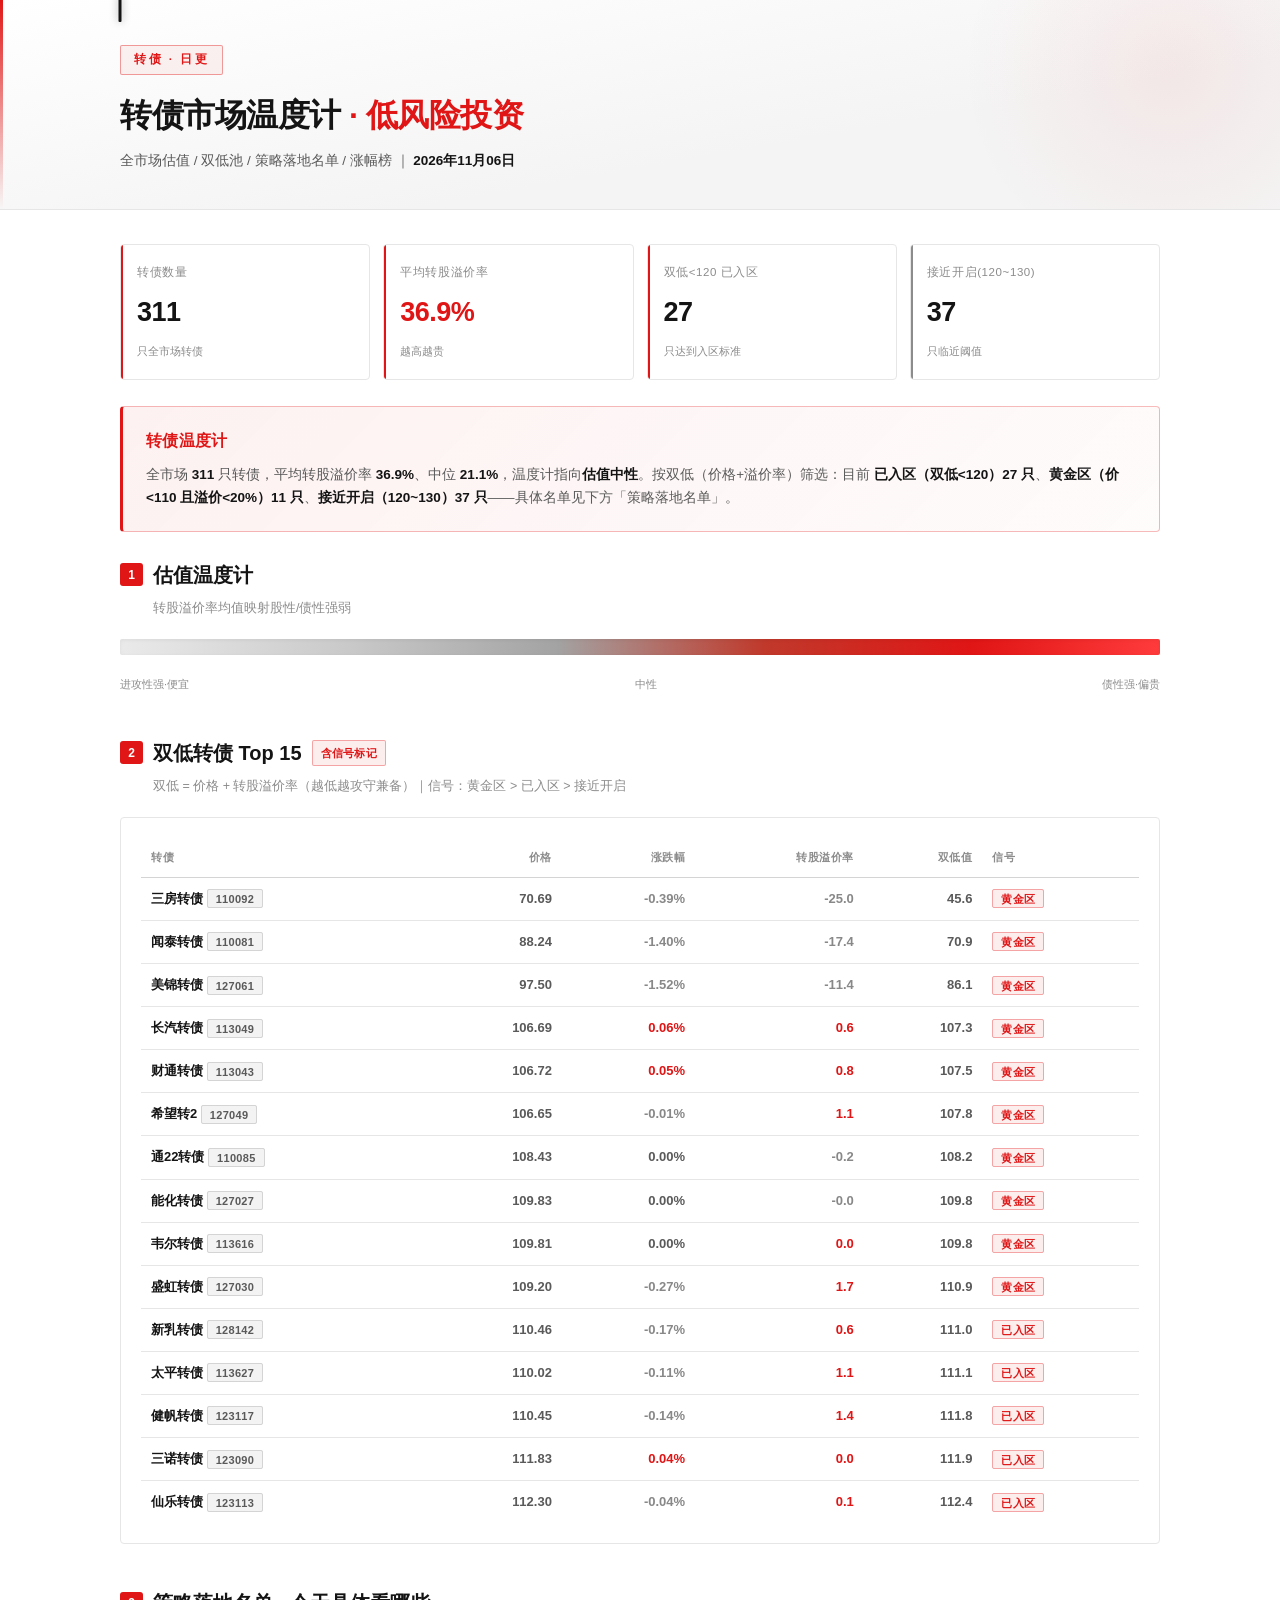
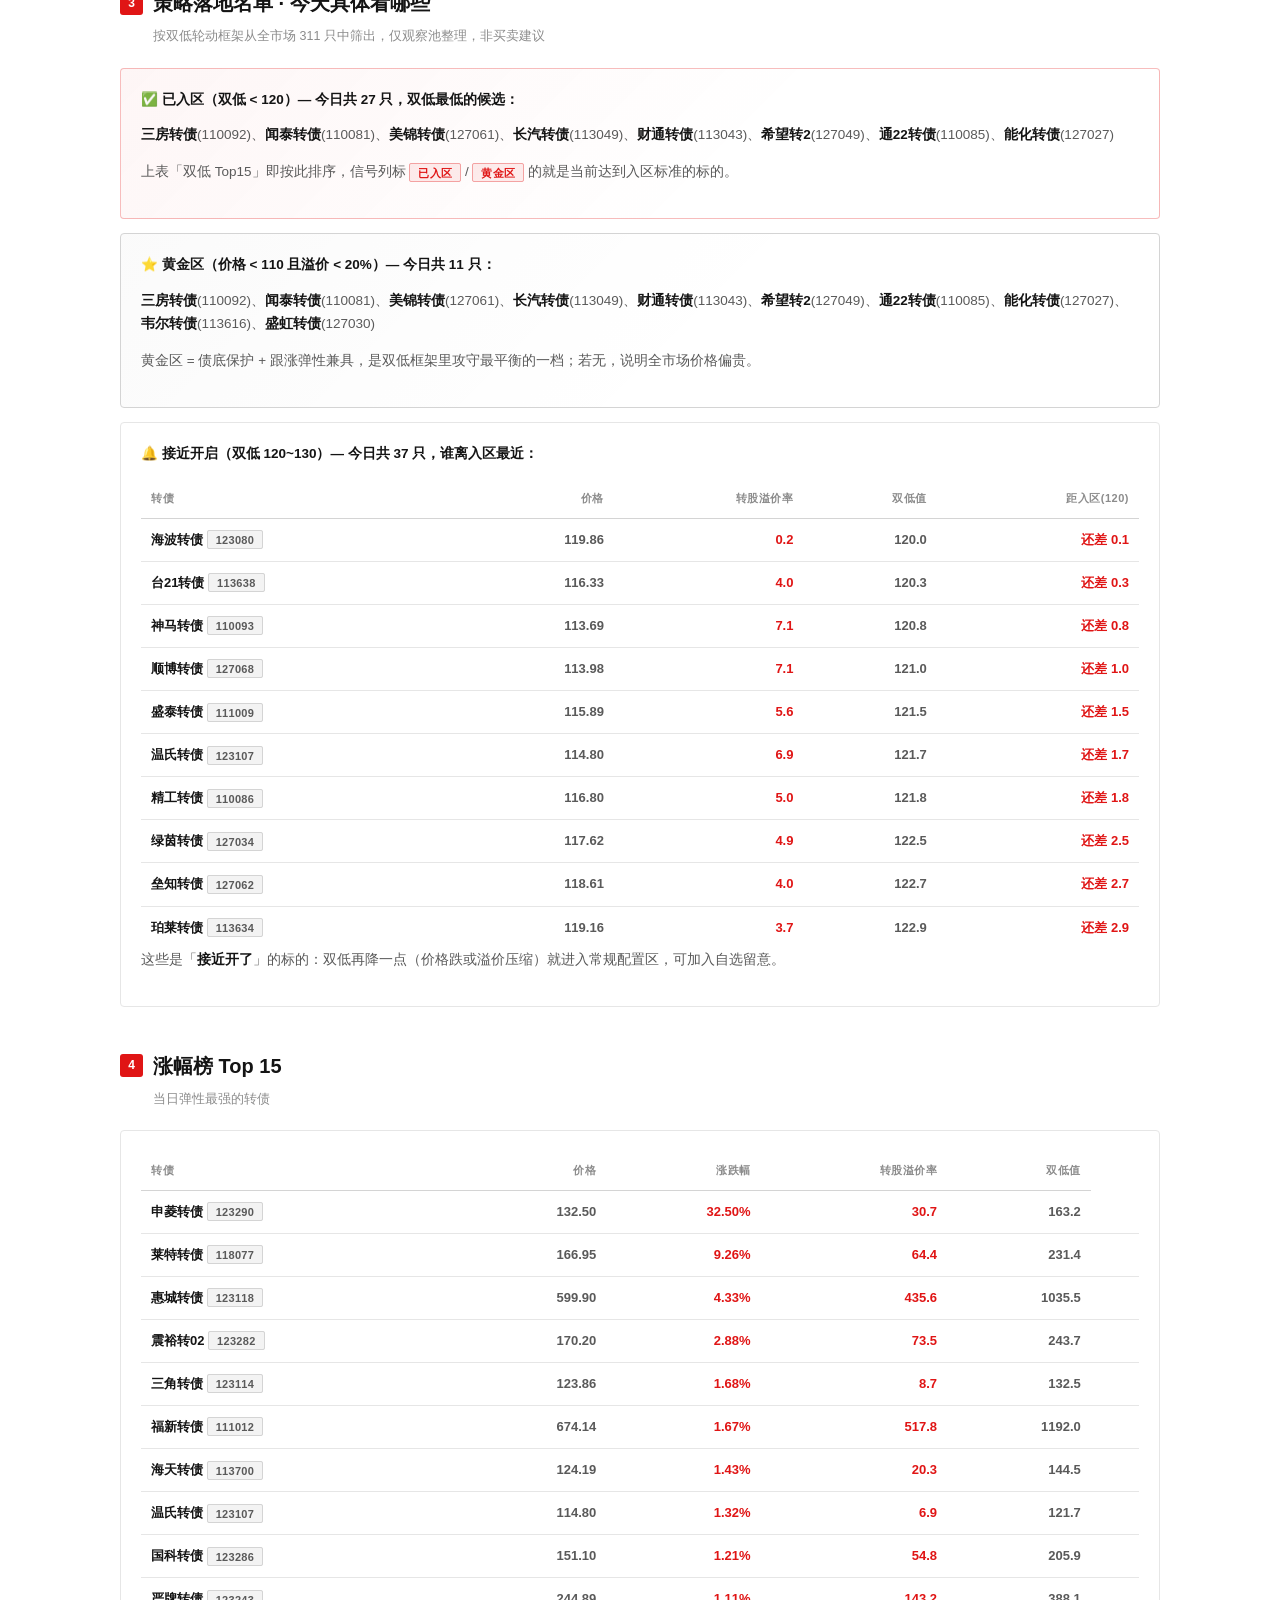
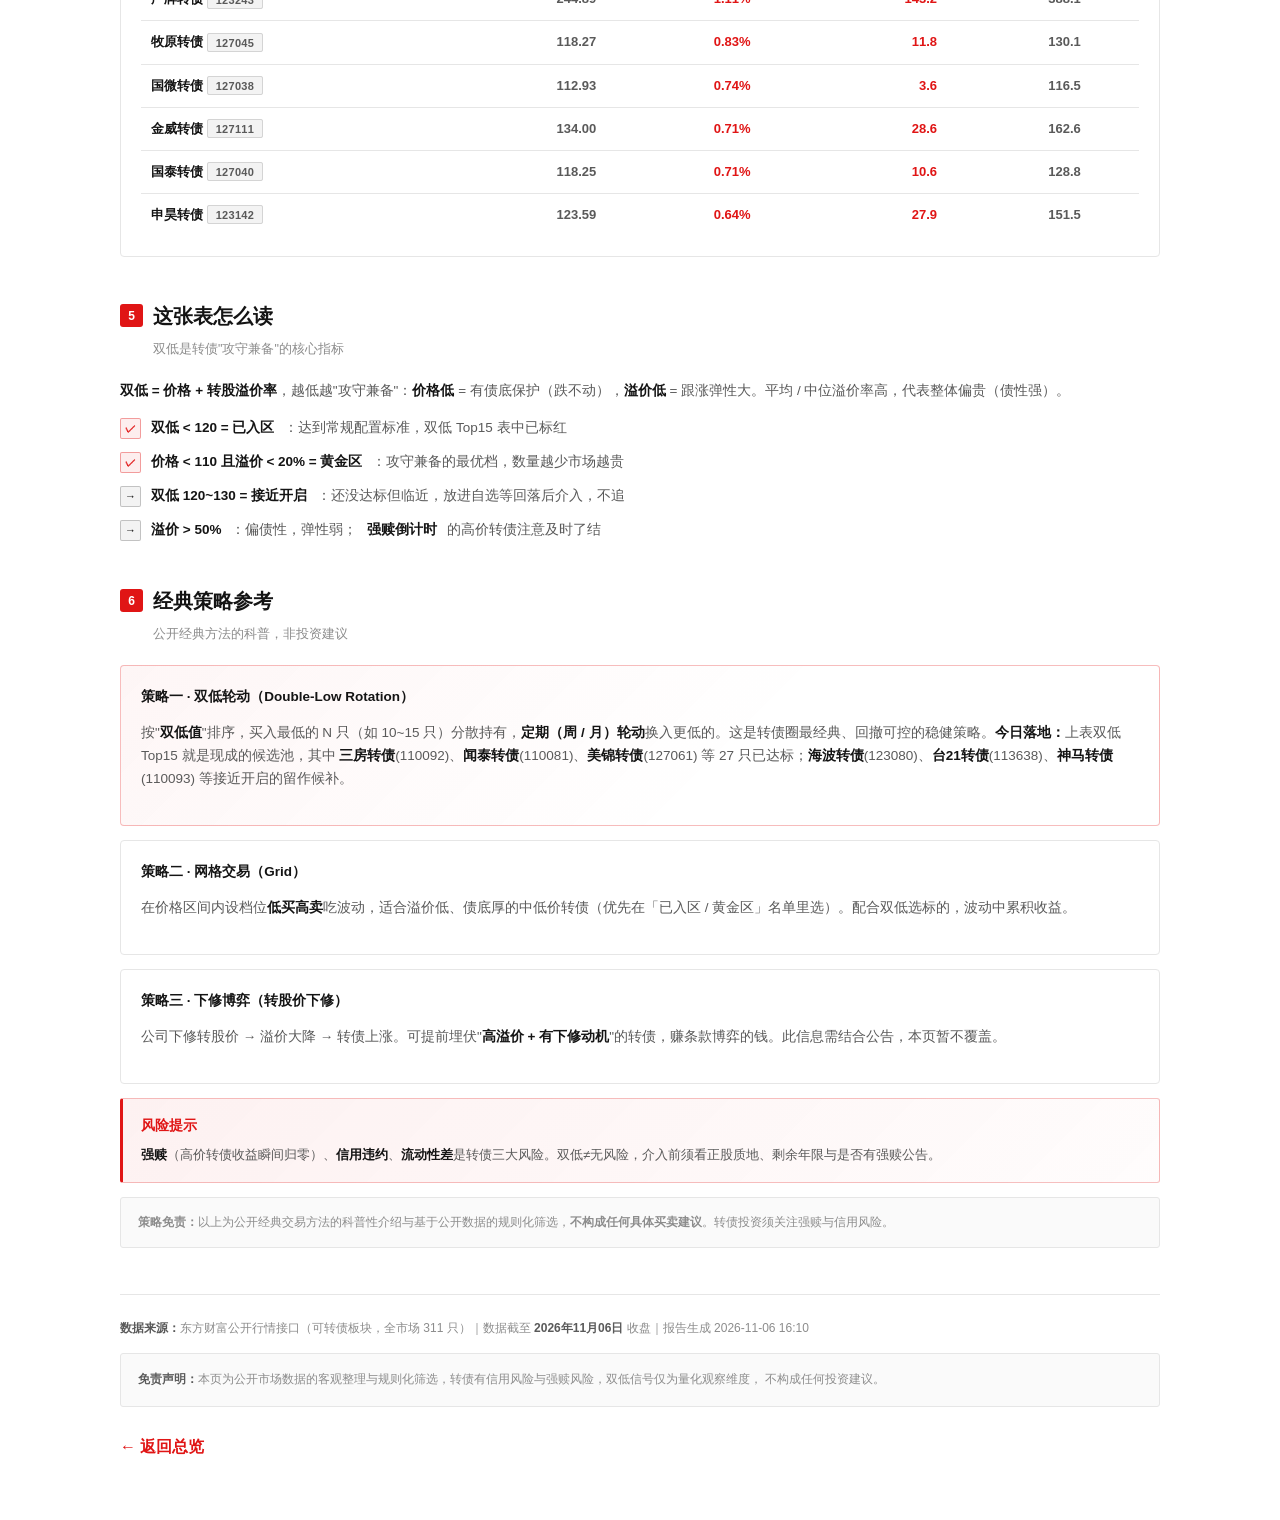
==== commit 3c6dd396: "复盘矩阵更新 2026-11-07" ====
--- a/bond.html
+++ b/bond.html
@@ -3,7 +3,7 @@
 <head>
 <meta charset="UTF-8">
 <meta name="viewport" content="width=device-width, initial-scale=1.0">
-<title>转债市场温度计 · 2026年11月05日</title>
+<title>转债市场温度计 · 2026年11月06日</title>
 <style>/* ============================================================
    A股主线与情绪复盘 — 白底·黑字·红涨配色
    涨 = 红 ｜ 跌 = 灰（不使用绿色）
@@ -297,12 +297,12 @@
   <div class="wrap">
     <span class="tag">转债 · 日更</span>
     <h1>转债市场温度计 <span class="em">· 低风险投资</span></h1>
-    <div class="sub">全市场估值 / 双低池 / 策略落地名单 / 涨幅榜 ｜ <b>2026年11月05日</b></div>
+    <div class="sub">全市场估值 / 双低池 / 策略落地名单 / 涨幅榜 ｜ <b>2026年11月06日</b></div>
   </div>
 </header>
 <div class="wrap">
-  <div class="kpis"><div class="kpi up"><div class="lb">转债数量</div><div class="vl">310</div><div class="nt">只全市场转债</div></div><div class="kpi up"><div class="lb">平均转股溢价率</div><div class="vl c-up">38.9%</div><div class="nt">越高越贵</div></div><div class="kpi up"><div class="lb">双低&lt;120 已入区</div><div class="vl">27</div><div class="nt">只达到入区标准</div></div><div class="kpi bl"><div class="lb">接近开启(120~130)</div><div class="vl">32</div><div class="nt">只临近阈值</div></div></div>
-  <div class="verdict"><div class="t">转债温度计</div><p>全市场 <b>310</b> 只转债，平均转股溢价率 <b class='c-up'>38.9%</b>、中位 <b>21.8%</b>，温度计指向<b>估值中性</b>。按双低（价格+溢价率）筛选：目前 <b class='c-up'>已入区（双低&lt;120）27 只</b>、<b>黄金区（价&lt;110 且溢价&lt;20%）11 只</b>、<b>接近开启（120~130）32 只</b>——具体名单见下方「策略落地名单」。</p></div>
+  <div class="kpis"><div class="kpi up"><div class="lb">转债数量</div><div class="vl">311</div><div class="nt">只全市场转债</div></div><div class="kpi up"><div class="lb">平均转股溢价率</div><div class="vl c-up">36.9%</div><div class="nt">越高越贵</div></div><div class="kpi up"><div class="lb">双低&lt;120 已入区</div><div class="vl">27</div><div class="nt">只达到入区标准</div></div><div class="kpi bl"><div class="lb">接近开启(120~130)</div><div class="vl">37</div><div class="nt">只临近阈值</div></div></div>
+  <div class="verdict"><div class="t">转债温度计</div><p>全市场 <b>311</b> 只转债，平均转股溢价率 <b class='c-up'>36.9%</b>、中位 <b>21.1%</b>，温度计指向<b>估值中性</b>。按双低（价格+溢价率）筛选：目前 <b class='c-up'>已入区（双低&lt;120）27 只</b>、<b>黄金区（价&lt;110 且溢价&lt;20%）11 只</b>、<b>接近开启（120~130）37 只</b>——具体名单见下方「策略落地名单」。</p></div>
 
   <section>
     <h2><span class="n">1</span>估值温度计</h2>
@@ -320,14 +320,14 @@
     <div class="card">
       <table>
         <thead><tr><th>转债</th><th class="num">价格</th><th class="num">涨跌幅</th><th class="num">转股溢价率</th><th class="num">双低值</th><th>信号</th></tr></thead>
-        <tbody><tr><td class="nm">三房转债 <span class="badge bg-gy">110092</span></td><td class="num mono">70.97</td><td class="num mono c-dn">-0.03%</td><td class="num mono c-dn">-24.7</td><td class="num mono">46.2</td><td><span class="badge bg-up">黄金区</span></td></tr><tr><td class="nm">闻泰转债 <span class="badge bg-gy">110081</span></td><td class="num mono">89.50</td><td class="num mono c-dn">-0.53%</td><td class="num mono c-dn">-16.2</td><td class="num mono">73.3</td><td><span class="badge bg-up">黄金区</span></td></tr><tr><td class="nm">美锦转债 <span class="badge bg-gy">127061</span></td><td class="num mono">99.00</td><td class="num mono c-up">0.45%</td><td class="num mono c-dn">-10.1</td><td class="num mono">88.9</td><td><span class="badge bg-up">黄金区</span></td></tr><tr><td class="nm">长汽转债 <span class="badge bg-gy">113049</span></td><td class="num mono">106.63</td><td class="num mono c-up">0.25%</td><td class="num mono c-up">0.5</td><td class="num mono">107.2</td><td><span class="badge bg-up">黄金区</span></td></tr><tr><td class="nm">财通转债 <span class="badge bg-gy">113043</span></td><td class="num mono">106.66</td><td class="num mono c-up">0.51%</td><td class="num mono c-up">0.8</td><td class="num mono">107.4</td><td><span class="badge bg-up">黄金区</span></td></tr><tr><td class="nm">希望转2 <span class="badge bg-gy">127049</span></td><td class="num mono">106.66</td><td class="num mono c-up">0.48%</td><td class="num mono c-up">1.2</td><td class="num mono">107.8</td><td><span class="badge bg-up">黄金区</span></td></tr><tr><td class="nm">通22转债 <span class="badge bg-gy">110085</span></td><td class="num mono">108.42</td><td class="num mono c-up">1.36%</td><td class="num mono c-dn">-0.2</td><td class="num mono">108.2</td><td><span class="badge bg-up">黄金区</span></td></tr><tr><td class="nm">能化转债 <span class="badge bg-gy">127027</span></td><td class="num mono">109.83</td><td class="num mono c-up">0.01%</td><td class="num mono c-dn">-0.0</td><td class="num mono">109.8</td><td><span class="badge bg-up">黄金区</span></td></tr><tr><td class="nm">韦尔转债 <span class="badge bg-gy">113616</span></td><td class="num mono">109.81</td><td class="num mono c-up">0.08%</td><td class="num mono c-up">0.0</td><td class="num mono">109.8</td><td><span class="badge bg-up">黄金区</span></td></tr><tr><td class="nm">太平转债 <span class="badge bg-gy">113627</span></td><td class="num mono">110.14</td><td class="num mono c-up">0.50%</td><td class="num mono c-up">1.2</td><td class="num mono">111.3</td><td><span class="badge bg-up">已入区</span></td></tr><tr><td class="nm">新乳转债 <span class="badge bg-gy">128142</span></td><td class="num mono">110.65</td><td class="num mono c-up">0.33%</td><td class="num mono c-up">0.8</td><td class="num mono">111.4</td><td><span class="badge bg-up">已入区</span></td></tr><tr><td class="nm">盛虹转债 <span class="badge bg-gy">127030</span></td><td class="num mono">109.50</td><td class="num mono c-up">1.01%</td><td class="num mono c-up">1.9</td><td class="num mono">111.4</td><td><span class="badge bg-up">黄金区</span></td></tr><tr><td class="nm">三诺转债 <span class="badge bg-gy">123090</span></td><td class="num mono">111.79</td><td class="num mono c-dn">-0.05%</td><td class="num mono ">0.0</td><td class="num mono">111.8</td><td><span class="badge bg-up">已入区</span></td></tr><tr><td class="nm">健帆转债 <span class="badge bg-gy">123117</span></td><td class="num mono">110.61</td><td class="num mono c-up">0.38%</td><td class="num mono c-up">1.5</td><td class="num mono">112.1</td><td><span class="badge bg-up">已入区</span></td></tr><tr><td class="nm">仙乐转债 <span class="badge bg-gy">123113</span></td><td class="num mono">112.34</td><td class="num mono c-up">0.21%</td><td class="num mono c-up">0.1</td><td class="num mono">112.5</td><td><span class="badge bg-up">已入区</span></td></tr></tbody>
+        <tbody><tr><td class="nm">三房转债 <span class="badge bg-gy">110092</span></td><td class="num mono">70.69</td><td class="num mono c-dn">-0.39%</td><td class="num mono c-dn">-25.0</td><td class="num mono">45.6</td><td><span class="badge bg-up">黄金区</span></td></tr><tr><td class="nm">闻泰转债 <span class="badge bg-gy">110081</span></td><td class="num mono">88.24</td><td class="num mono c-dn">-1.40%</td><td class="num mono c-dn">-17.4</td><td class="num mono">70.9</td><td><span class="badge bg-up">黄金区</span></td></tr><tr><td class="nm">美锦转债 <span class="badge bg-gy">127061</span></td><td class="num mono">97.50</td><td class="num mono c-dn">-1.52%</td><td class="num mono c-dn">-11.4</td><td class="num mono">86.1</td><td><span class="badge bg-up">黄金区</span></td></tr><tr><td class="nm">长汽转债 <span class="badge bg-gy">113049</span></td><td class="num mono">106.69</td><td class="num mono c-up">0.06%</td><td class="num mono c-up">0.6</td><td class="num mono">107.3</td><td><span class="badge bg-up">黄金区</span></td></tr><tr><td class="nm">财通转债 <span class="badge bg-gy">113043</span></td><td class="num mono">106.72</td><td class="num mono c-up">0.05%</td><td class="num mono c-up">0.8</td><td class="num mono">107.5</td><td><span class="badge bg-up">黄金区</span></td></tr><tr><td class="nm">希望转2 <span class="badge bg-gy">127049</span></td><td class="num mono">106.65</td><td class="num mono c-dn">-0.01%</td><td class="num mono c-up">1.1</td><td class="num mono">107.8</td><td><span class="badge bg-up">黄金区</span></td></tr><tr><td class="nm">通22转债 <span class="badge bg-gy">110085</span></td><td class="num mono">108.43</td><td class="num mono ">0.00%</td><td class="num mono c-dn">-0.2</td><td class="num mono">108.2</td><td><span class="badge bg-up">黄金区</span></td></tr><tr><td class="nm">能化转债 <span class="badge bg-gy">127027</span></td><td class="num mono">109.83</td><td class="num mono ">0.00%</td><td class="num mono c-dn">-0.0</td><td class="num mono">109.8</td><td><span class="badge bg-up">黄金区</span></td></tr><tr><td class="nm">韦尔转债 <span class="badge bg-gy">113616</span></td><td class="num mono">109.81</td><td class="num mono ">0.00%</td><td class="num mono c-up">0.0</td><td class="num mono">109.8</td><td><span class="badge bg-up">黄金区</span></td></tr><tr><td class="nm">盛虹转债 <span class="badge bg-gy">127030</span></td><td class="num mono">109.20</td><td class="num mono c-dn">-0.27%</td><td class="num mono c-up">1.7</td><td class="num mono">110.9</td><td><span class="badge bg-up">黄金区</span></td></tr><tr><td class="nm">新乳转债 <span class="badge bg-gy">128142</span></td><td class="num mono">110.46</td><td class="num mono c-dn">-0.17%</td><td class="num mono c-up">0.6</td><td class="num mono">111.0</td><td><span class="badge bg-up">已入区</span></td></tr><tr><td class="nm">太平转债 <span class="badge bg-gy">113627</span></td><td class="num mono">110.02</td><td class="num mono c-dn">-0.11%</td><td class="num mono c-up">1.1</td><td class="num mono">111.1</td><td><span class="badge bg-up">已入区</span></td></tr><tr><td class="nm">健帆转债 <span class="badge bg-gy">123117</span></td><td class="num mono">110.45</td><td class="num mono c-dn">-0.14%</td><td class="num mono c-up">1.4</td><td class="num mono">111.8</td><td><span class="badge bg-up">已入区</span></td></tr><tr><td class="nm">三诺转债 <span class="badge bg-gy">123090</span></td><td class="num mono">111.83</td><td class="num mono c-up">0.04%</td><td class="num mono c-up">0.0</td><td class="num mono">111.9</td><td><span class="badge bg-up">已入区</span></td></tr><tr><td class="nm">仙乐转债 <span class="badge bg-gy">123113</span></td><td class="num mono">112.30</td><td class="num mono c-dn">-0.04%</td><td class="num mono c-up">0.1</td><td class="num mono">112.4</td><td><span class="badge bg-up">已入区</span></td></tr></tbody>
       </table>
     </div>
   </section>
 
   <section>
     <h2><span class="n">3</span>策略落地名单 · 今天具体看哪些</h2>
-    <div class="h2sub">按双低轮动框架从全市场 310 只中筛出，仅观察池整理，非买卖建议</div>
+    <div class="h2sub">按双低轮动框架从全市场 311 只中筛出，仅观察池整理，非买卖建议</div>
 
     <div class="card hl">
       <div class="ct">✅ 已入区（双低 &lt; 120）— 今日共 27 只，双低最低的候选：</div>
@@ -342,10 +342,10 @@
     </div>
 
     <div class="card">
-      <div class="ct">🔔 接近开启（双低 120~130）— 今日共 32 只，谁离入区最近：</div>
+      <div class="ct">🔔 接近开启（双低 120~130）— 今日共 37 只，谁离入区最近：</div>
       <table>
         <thead><tr><th>转债</th><th class="num">价格</th><th class="num">转股溢价率</th><th class="num">双低值</th><th class="num">距入区(120)</th></tr></thead>
-        <tbody><tr><td class="nm">节能转债 <span class="badge bg-gy">113051</span></td><td class="num mono">114.72</td><td class="num mono c-up">5.2</td><td class="num mono">120.0</td><td class="num mono c-up">还差 0.1</td></tr><tr><td class="nm">天业转债 <span class="badge bg-gy">110087</span></td><td class="num mono">113.84</td><td class="num mono c-up">6.3</td><td class="num mono">120.2</td><td class="num mono c-up">还差 0.2</td></tr><tr><td class="nm">盛泰转债 <span class="badge bg-gy">111009</span></td><td class="num mono">115.69</td><td class="num mono c-up">5.4</td><td class="num mono">121.1</td><td class="num mono c-up">还差 1.1</td></tr><tr><td class="nm">顺博转债 <span class="badge bg-gy">127068</span></td><td class="num mono">114.27</td><td class="num mono c-up">7.3</td><td class="num mono">121.6</td><td class="num mono c-up">还差 1.6</td></tr><tr><td class="nm">台21转债 <span class="badge bg-gy">113638</span></td><td class="num mono">117.21</td><td class="num mono c-up">4.8</td><td class="num mono">122.0</td><td class="num mono c-up">还差 2.0</td></tr><tr><td class="nm">神马转债 <span class="badge bg-gy">110093</span></td><td class="num mono">114.67</td><td class="num mono c-up">8.1</td><td class="num mono">122.7</td><td class="num mono c-up">还差 2.7</td></tr><tr><td class="nm">精工转债 <span class="badge bg-gy">110086</span></td><td class="num mono">117.43</td><td class="num mono c-up">5.6</td><td class="num mono">123.0</td><td class="num mono c-up">还差 3.0</td></tr><tr><td class="nm">绿茵转债 <span class="badge bg-gy">127034</span></td><td class="num mono">118.00</td><td class="num mono c-up">5.3</td><td class="num mono">123.3</td><td class="num mono c-up">还差 3.3</td></tr><tr><td class="nm">垒知转债 <span class="badge bg-gy">127062</span></td><td class="num mono">119.00</td><td class="num mono c-up">4.4</td><td class="num mono">123.4</td><td class="num mono c-up">还差 3.4</td></tr><tr><td class="nm">康医转债 <span class="badge bg-gy">123151</span></td><td class="num mono">117.15</td><td class="num mono c-up">6.6</td><td class="num mono">123.8</td><td class="num mono c-up">还差 3.8</td></tr></tbody>
+        <tbody><tr><td class="nm">海波转债 <span class="badge bg-gy">123080</span></td><td class="num mono">119.86</td><td class="num mono c-up">0.2</td><td class="num mono">120.0</td><td class="num mono c-up">还差 0.1</td></tr><tr><td class="nm">台21转债 <span class="badge bg-gy">113638</span></td><td class="num mono">116.33</td><td class="num mono c-up">4.0</td><td class="num mono">120.3</td><td class="num mono c-up">还差 0.3</td></tr><tr><td class="nm">神马转债 <span class="badge bg-gy">110093</span></td><td class="num mono">113.69</td><td class="num mono c-up">7.1</td><td class="num mono">120.8</td><td class="num mono c-up">还差 0.8</td></tr><tr><td class="nm">顺博转债 <span class="badge bg-gy">127068</span></td><td class="num mono">113.98</td><td class="num mono c-up">7.1</td><td class="num mono">121.0</td><td class="num mono c-up">还差 1.0</td></tr><tr><td class="nm">盛泰转债 <span class="badge bg-gy">111009</span></td><td class="num mono">115.89</td><td class="num mono c-up">5.6</td><td class="num mono">121.5</td><td class="num mono c-up">还差 1.5</td></tr><tr><td class="nm">温氏转债 <span class="badge bg-gy">123107</span></td><td class="num mono">114.80</td><td class="num mono c-up">6.9</td><td class="num mono">121.7</td><td class="num mono c-up">还差 1.7</td></tr><tr><td class="nm">精工转债 <span class="badge bg-gy">110086</span></td><td class="num mono">116.80</td><td class="num mono c-up">5.0</td><td class="num mono">121.8</td><td class="num mono c-up">还差 1.8</td></tr><tr><td class="nm">绿茵转债 <span class="badge bg-gy">127034</span></td><td class="num mono">117.62</td><td class="num mono c-up">4.9</td><td class="num mono">122.5</td><td class="num mono c-up">还差 2.5</td></tr><tr><td class="nm">垒知转债 <span class="badge bg-gy">127062</span></td><td class="num mono">118.61</td><td class="num mono c-up">4.0</td><td class="num mono">122.7</td><td class="num mono c-up">还差 2.7</td></tr><tr><td class="nm">珀莱转债 <span class="badge bg-gy">113634</span></td><td class="num mono">119.16</td><td class="num mono c-up">3.7</td><td class="num mono">122.9</td><td class="num mono c-up">还差 2.9</td></tr></tbody>
       </table>
       <p class="body nt3">这些是「<b>接近开了</b>」的标的：双低再降一点（价格跌或溢价压缩）就进入常规配置区，可加入自选留意。</p>
     </div>
@@ -357,7 +357,7 @@
     <div class="card">
       <table>
         <thead><tr><th>转债</th><th class="num">价格</th><th class="num">涨跌幅</th><th class="num">转股溢价率</th><th class="num">双低值</th></tr></thead>
-        <tbody><tr><td class="nm">肇民转债 <span class="badge bg-gy">123275</span></td><td class="num mono">150.70</td><td class="num mono c-up">13.30%</td><td class="num mono c-up">52.8</td><td class="num mono">203.5</td><td></td></tr><tr><td class="nm">福新转债 <span class="badge bg-gy">111012</span></td><td class="num mono">663.05</td><td class="num mono c-up">12.68%</td><td class="num mono c-up">507.7</td><td class="num mono">1170.7</td><td></td></tr><tr><td class="nm">惠城转债 <span class="badge bg-gy">123118</span></td><td class="num mono">575.00</td><td class="num mono c-up">11.00%</td><td class="num mono c-up">413.4</td><td class="num mono">988.4</td><td></td></tr><tr><td class="nm">欧通转债 <span class="badge bg-gy">123241</span></td><td class="num mono">423.00</td><td class="num mono c-up">9.87%</td><td class="num mono c-up">297.6</td><td class="num mono">720.6</td><td></td></tr><tr><td class="nm">奥普转债 <span class="badge bg-gy">118075</span></td><td class="num mono">221.21</td><td class="num mono c-up">9.54%</td><td class="num mono c-up">117.0</td><td class="num mono">338.2</td><td></td></tr><tr><td class="nm">大中转债 <span class="badge bg-gy">127070</span></td><td class="num mono">221.51</td><td class="num mono c-up">9.39%</td><td class="num mono c-up">100.2</td><td class="num mono">321.8</td><td></td></tr><tr><td class="nm">精测转2 <span class="badge bg-gy">123176</span></td><td class="num mono">276.68</td><td class="num mono c-up">7.66%</td><td class="num mono c-up">149.2</td><td class="num mono">425.9</td><td></td></tr><tr><td class="nm">联瑞转债 <span class="badge bg-gy">118064</span></td><td class="num mono">242.28</td><td class="num mono c-up">7.01%</td><td class="num mono c-up">134.3</td><td class="num mono">376.6</td><td></td></tr><tr><td class="nm">科博转债 <span class="badge bg-gy">113707</span></td><td class="num mono">147.80</td><td class="num mono c-up">5.66%</td><td class="num mono c-up">46.6</td><td class="num mono">194.4</td><td></td></tr><tr><td class="nm">风语转债 <span class="badge bg-gy">113643</span></td><td class="num mono">157.44</td><td class="num mono c-up">5.48%</td><td class="num mono c-up">37.9</td><td class="num mono">195.3</td><td></td></tr><tr><td class="nm">东南转债 <span class="badge bg-gy">127103</span></td><td class="num mono">126.55</td><td class="num mono c-up">5.46%</td><td class="num mono c-up">18.8</td><td class="num mono">145.3</td><td></td></tr><tr><td class="nm">长高转债 <span class="badge bg-gy">127113</span></td><td class="num mono">143.84</td><td class="num mono c-up">5.08%</td><td class="num mono c-up">43.5</td><td class="num mono">187.3</td><td></td></tr><tr><td class="nm">震裕转02 <span class="badge bg-gy">123282</span></td><td class="num mono">165.44</td><td class="num mono c-up">4.97%</td><td class="num mono c-up">68.7</td><td class="num mono">234.1</td><td></td></tr><tr><td class="nm">道通转债 <span class="badge bg-gy">118013</span></td><td class="num mono">157.03</td><td class="num mono c-up">4.88%</td><td class="num mono c-up">38.0</td><td class="num mono">195.1</td><td></td></tr><tr><td class="nm">微导转债 <span class="badge bg-gy">118058</span></td><td class="num mono">277.94</td><td class="num mono c-up">4.80%</td><td class="num mono c-up">165.3</td><td class="num mono">443.2</td><td></td></tr></tbody>
+        <tbody><tr><td class="nm">申菱转债 <span class="badge bg-gy">123290</span></td><td class="num mono">132.50</td><td class="num mono c-up">32.50%</td><td class="num mono c-up">30.7</td><td class="num mono">163.2</td><td></td></tr><tr><td class="nm">莱特转债 <span class="badge bg-gy">118077</span></td><td class="num mono">166.95</td><td class="num mono c-up">9.26%</td><td class="num mono c-up">64.4</td><td class="num mono">231.4</td><td></td></tr><tr><td class="nm">惠城转债 <span class="badge bg-gy">123118</span></td><td class="num mono">599.90</td><td class="num mono c-up">4.33%</td><td class="num mono c-up">435.6</td><td class="num mono">1035.5</td><td></td></tr><tr><td class="nm">震裕转02 <span class="badge bg-gy">123282</span></td><td class="num mono">170.20</td><td class="num mono c-up">2.88%</td><td class="num mono c-up">73.5</td><td class="num mono">243.7</td><td></td></tr><tr><td class="nm">三角转债 <span class="badge bg-gy">123114</span></td><td class="num mono">123.86</td><td class="num mono c-up">1.68%</td><td class="num mono c-up">8.7</td><td class="num mono">132.5</td><td></td></tr><tr><td class="nm">福新转债 <span class="badge bg-gy">111012</span></td><td class="num mono">674.14</td><td class="num mono c-up">1.67%</td><td class="num mono c-up">517.8</td><td class="num mono">1192.0</td><td></td></tr><tr><td class="nm">海天转债 <span class="badge bg-gy">113700</span></td><td class="num mono">124.19</td><td class="num mono c-up">1.43%</td><td class="num mono c-up">20.3</td><td class="num mono">144.5</td><td></td></tr><tr><td class="nm">温氏转债 <span class="badge bg-gy">123107</span></td><td class="num mono">114.80</td><td class="num mono c-up">1.32%</td><td class="num mono c-up">6.9</td><td class="num mono">121.7</td><td></td></tr><tr><td class="nm">国科转债 <span class="badge bg-gy">123286</span></td><td class="num mono">151.10</td><td class="num mono c-up">1.21%</td><td class="num mono c-up">54.8</td><td class="num mono">205.9</td><td></td></tr><tr><td class="nm">严牌转债 <span class="badge bg-gy">123243</span></td><td class="num mono">244.89</td><td class="num mono c-up">1.11%</td><td class="num mono c-up">143.2</td><td class="num mono">388.1</td><td></td></tr><tr><td class="nm">牧原转债 <span class="badge bg-gy">127045</span></td><td class="num mono">118.27</td><td class="num mono c-up">0.83%</td><td class="num mono c-up">11.8</td><td class="num mono">130.1</td><td></td></tr><tr><td class="nm">国微转债 <span class="badge bg-gy">127038</span></td><td class="num mono">112.93</td><td class="num mono c-up">0.74%</td><td class="num mono c-up">3.6</td><td class="num mono">116.5</td><td></td></tr><tr><td class="nm">金威转债 <span class="badge bg-gy">127111</span></td><td class="num mono">134.00</td><td class="num mono c-up">0.71%</td><td class="num mono c-up">28.6</td><td class="num mono">162.6</td><td></td></tr><tr><td class="nm">国泰转债 <span class="badge bg-gy">127040</span></td><td class="num mono">118.25</td><td class="num mono c-up">0.71%</td><td class="num mono c-up">10.6</td><td class="num mono">128.8</td><td></td></tr><tr><td class="nm">申昊转债 <span class="badge bg-gy">123142</span></td><td class="num mono">123.59</td><td class="num mono c-up">0.64%</td><td class="num mono c-up">27.9</td><td class="num mono">151.5</td><td></td></tr></tbody>
       </table>
     </div>
   </section>
@@ -379,7 +379,7 @@
     <div class="h2sub">公开经典方法的科普，非投资建议</div>
     <div class="card hl">
       <div class="ct">策略一 · 双低轮动（Double-Low Rotation）</div>
-      <p class="body">按"<b>双低值</b>"排序，买入最低的 N 只（如 10~15 只）分散持有，<b>定期（周 / 月）轮动</b>换入更低的。这是转债圈最经典、回撤可控的稳健策略。<b>今日落地：</b>上表双低 Top15 就是现成的候选池，其中 <b>三房转债</b>(110092)、<b>闻泰转债</b>(110081)、<b>美锦转债</b>(127061) 等 27 只已达标；<b>节能转债</b>(113051)、<b>天业转债</b>(110087)、<b>盛泰转债</b>(111009) 等接近开启的留作候补。</p>
+      <p class="body">按"<b>双低值</b>"排序，买入最低的 N 只（如 10~15 只）分散持有，<b>定期（周 / 月）轮动</b>换入更低的。这是转债圈最经典、回撤可控的稳健策略。<b>今日落地：</b>上表双低 Top15 就是现成的候选池，其中 <b>三房转债</b>(110092)、<b>闻泰转债</b>(110081)、<b>美锦转债</b>(127061) 等 27 只已达标；<b>海波转债</b>(123080)、<b>台21转债</b>(113638)、<b>神马转债</b>(110093) 等接近开启的留作候补。</p>
     </div>
     <div class="card">
       <div class="ct">策略二 · 网格交易（Grid）</div>
@@ -394,7 +394,7 @@
   </section>
 
   <footer>
-    <b>数据来源：</b>东方财富公开行情接口（可转债板块，全市场 310 只）｜数据截至 <b>2026年11月05日</b> 收盘｜报告生成 2026-11-05 16:45
+    <b>数据来源：</b>东方财富公开行情接口（可转债板块，全市场 311 只）｜数据截至 <b>2026年11月06日</b> 收盘｜报告生成 2026-11-06 16:10
     <div class="disc"><b>免责声明：</b>本页为公开市场数据的客观整理与规则化筛选，转债有信用风险与强赎风险，双低信号仅为量化观察维度，
     不构成任何投资建议。</div>
   </footer>
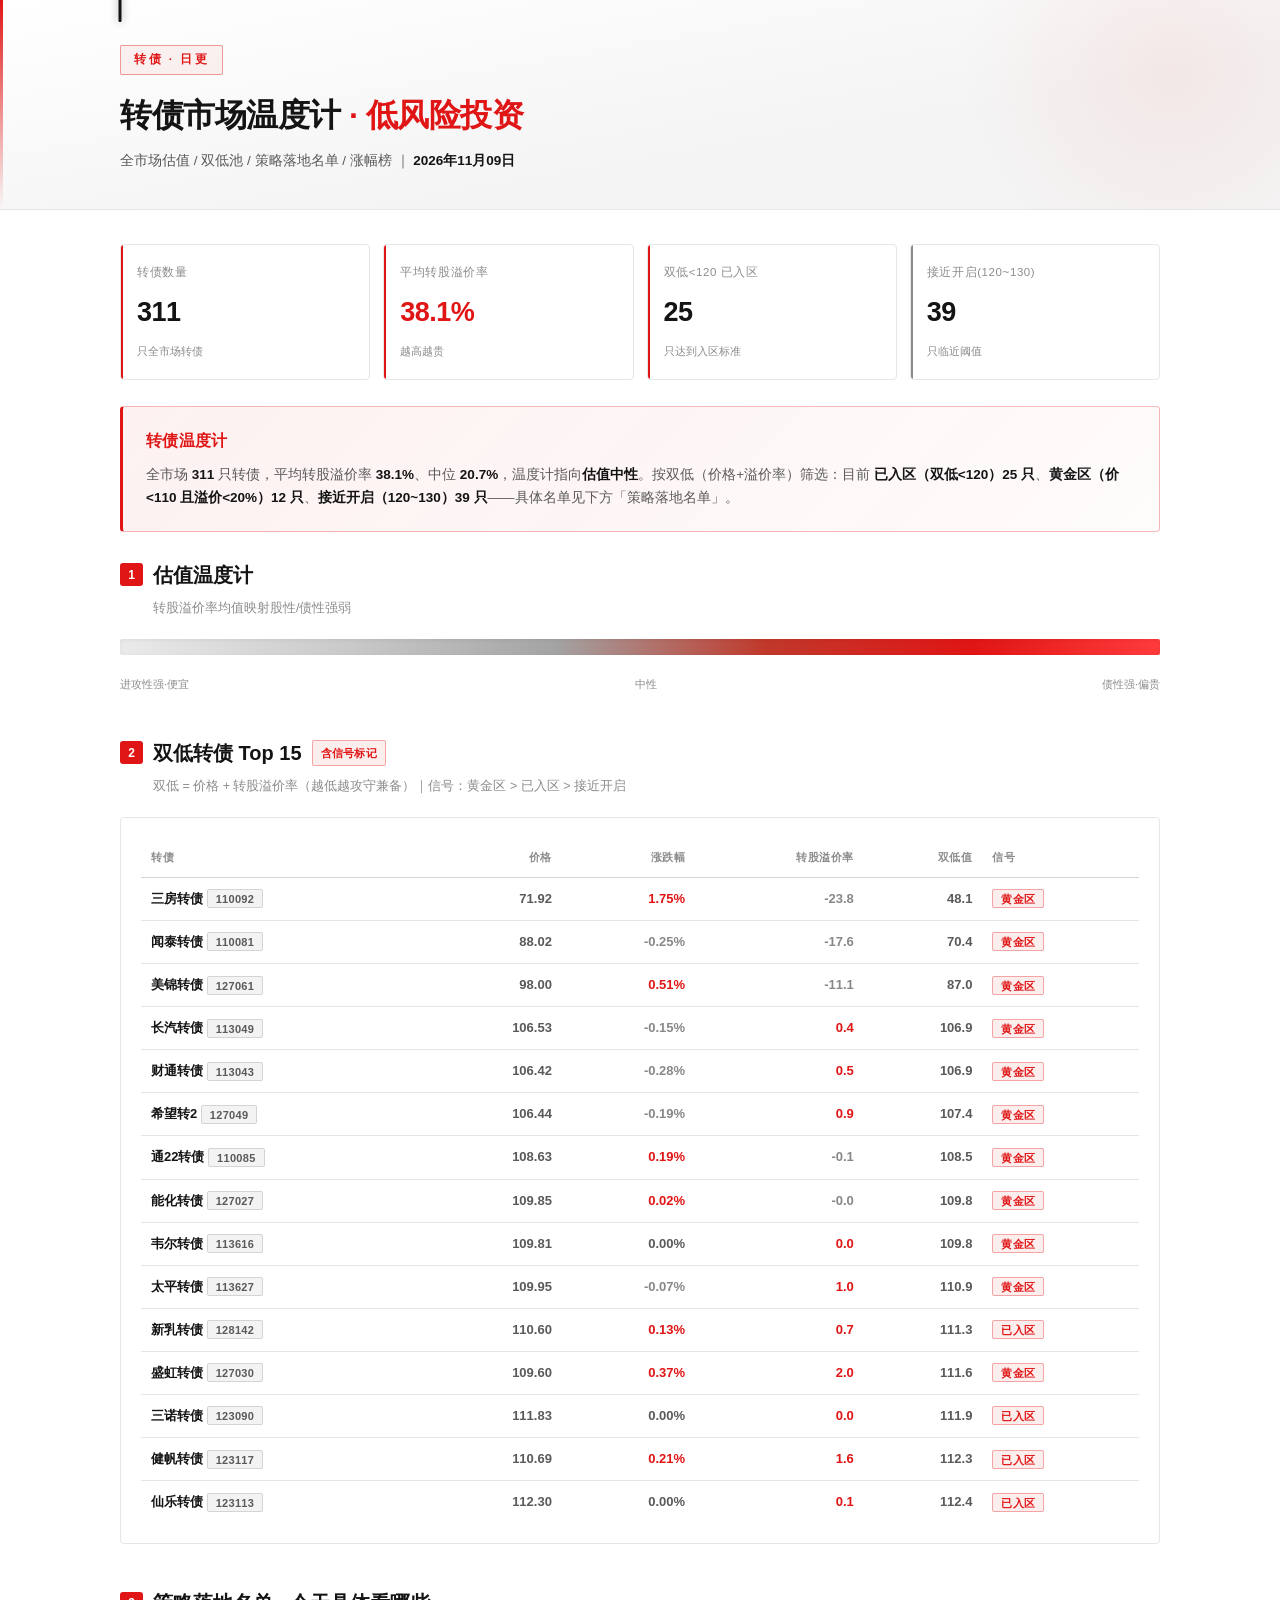
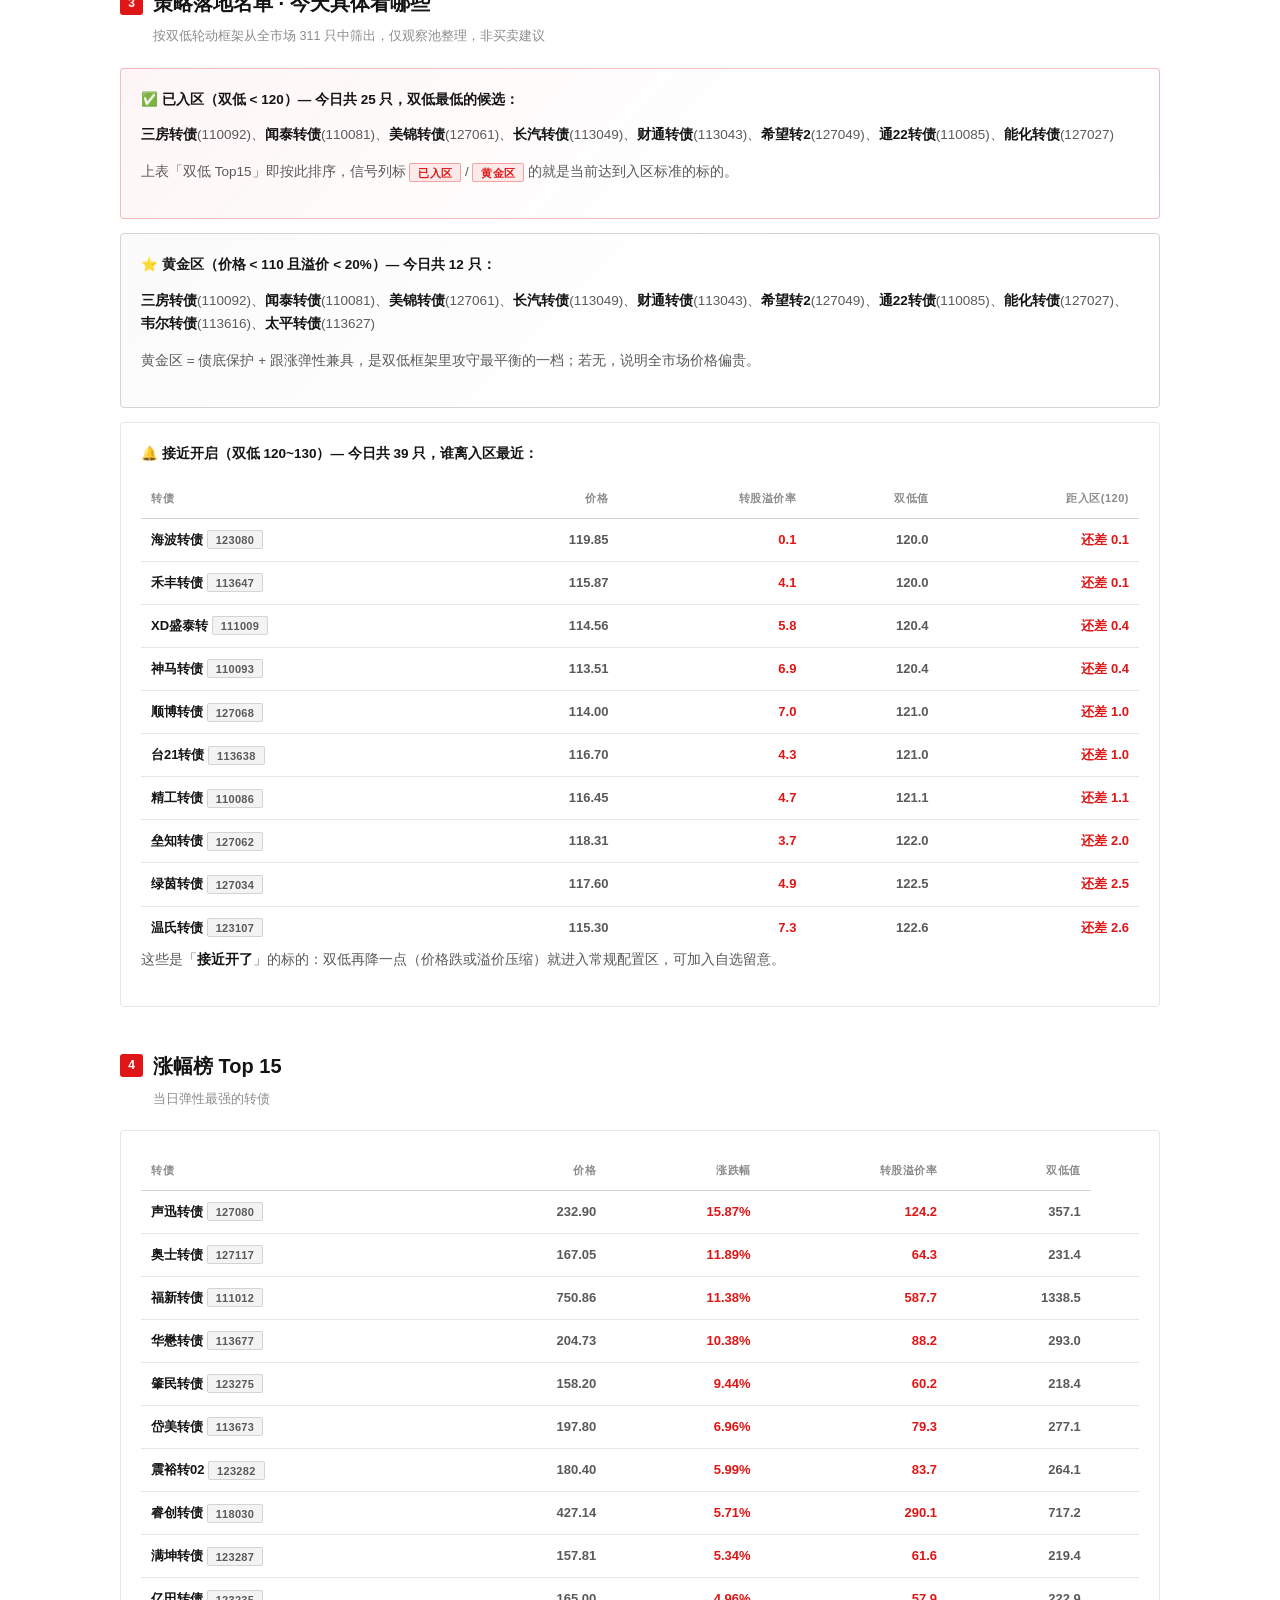
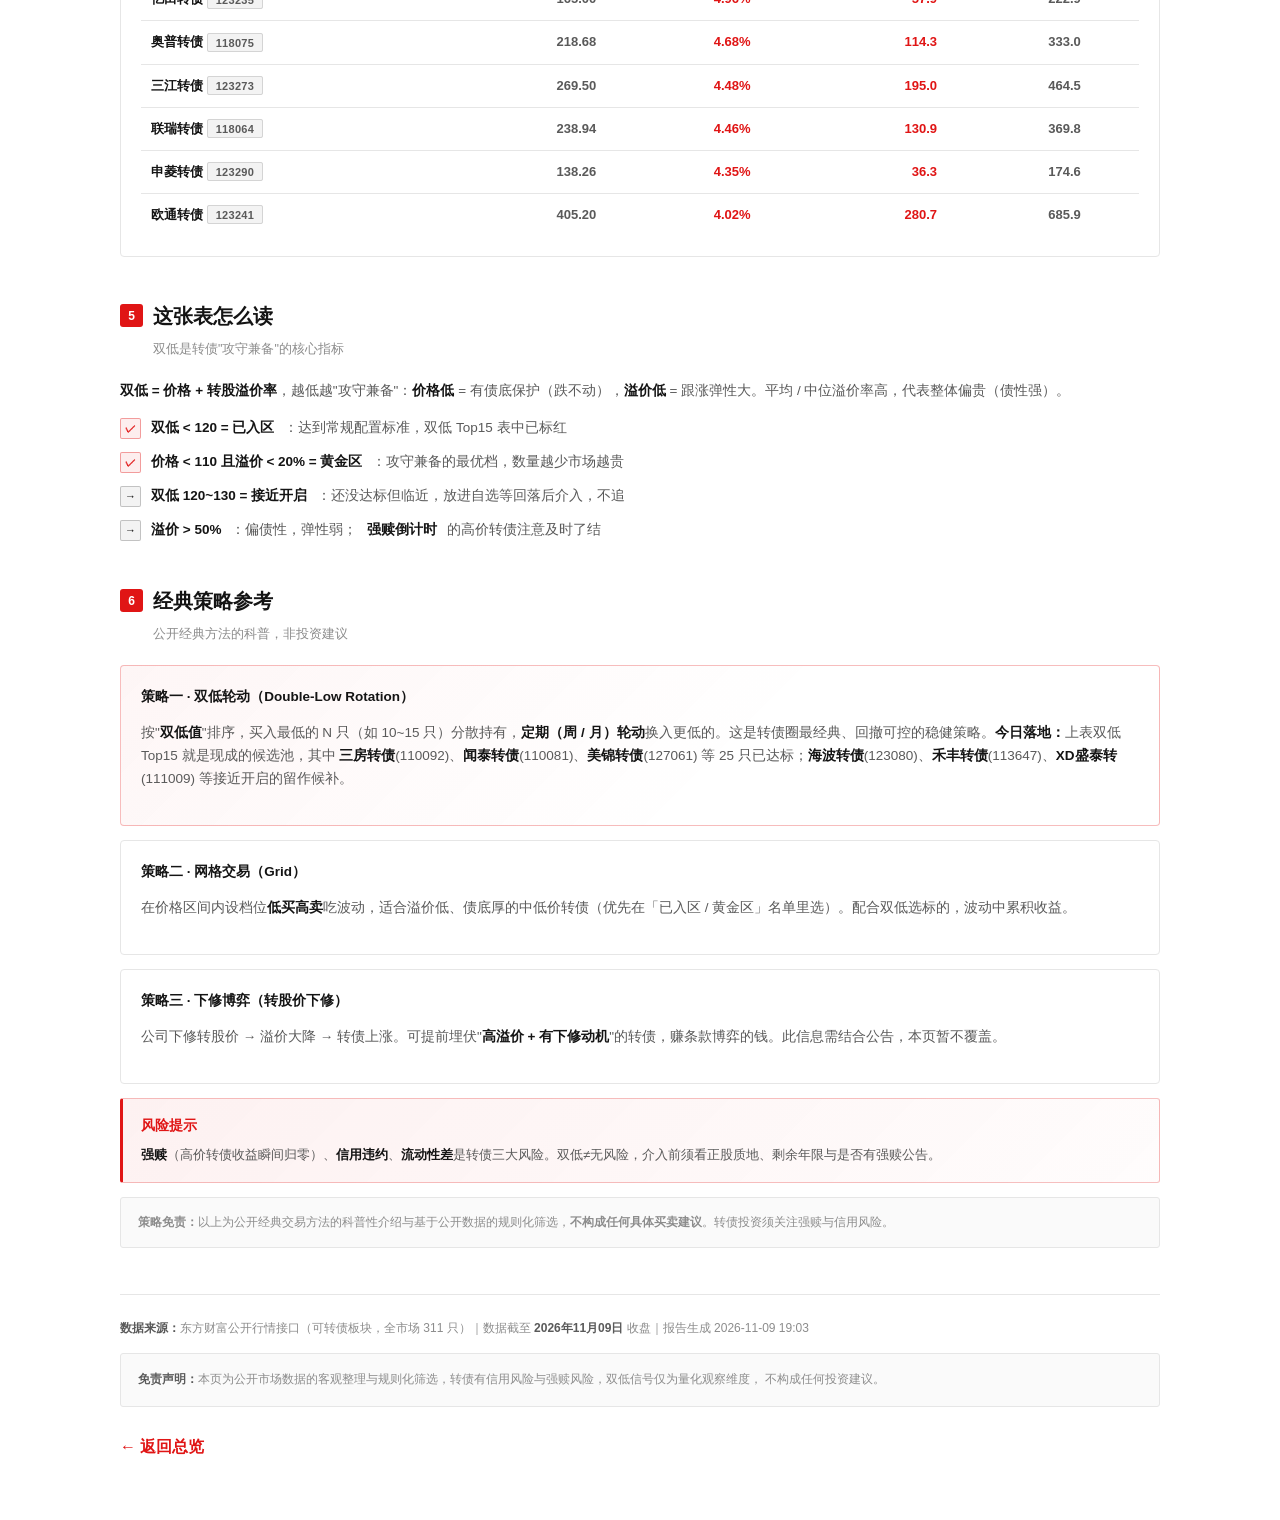
==== commit 632deb66: "复盘矩阵更新 2026-11-10" ====
--- a/bond.html
+++ b/bond.html
@@ -3,7 +3,7 @@
 <head>
 <meta charset="UTF-8">
 <meta name="viewport" content="width=device-width, initial-scale=1.0">
-<title>转债市场温度计 · 2026年11月06日</title>
+<title>转债市场温度计 · 2026年11月09日</title>
 <style>/* ============================================================
    A股主线与情绪复盘 — 白底·黑字·红涨配色
    涨 = 红 ｜ 跌 = 灰（不使用绿色）
@@ -297,12 +297,12 @@
   <div class="wrap">
     <span class="tag">转债 · 日更</span>
     <h1>转债市场温度计 <span class="em">· 低风险投资</span></h1>
-    <div class="sub">全市场估值 / 双低池 / 策略落地名单 / 涨幅榜 ｜ <b>2026年11月06日</b></div>
+    <div class="sub">全市场估值 / 双低池 / 策略落地名单 / 涨幅榜 ｜ <b>2026年11月09日</b></div>
   </div>
 </header>
 <div class="wrap">
-  <div class="kpis"><div class="kpi up"><div class="lb">转债数量</div><div class="vl">311</div><div class="nt">只全市场转债</div></div><div class="kpi up"><div class="lb">平均转股溢价率</div><div class="vl c-up">36.9%</div><div class="nt">越高越贵</div></div><div class="kpi up"><div class="lb">双低&lt;120 已入区</div><div class="vl">27</div><div class="nt">只达到入区标准</div></div><div class="kpi bl"><div class="lb">接近开启(120~130)</div><div class="vl">37</div><div class="nt">只临近阈值</div></div></div>
-  <div class="verdict"><div class="t">转债温度计</div><p>全市场 <b>311</b> 只转债，平均转股溢价率 <b class='c-up'>36.9%</b>、中位 <b>21.1%</b>，温度计指向<b>估值中性</b>。按双低（价格+溢价率）筛选：目前 <b class='c-up'>已入区（双低&lt;120）27 只</b>、<b>黄金区（价&lt;110 且溢价&lt;20%）11 只</b>、<b>接近开启（120~130）37 只</b>——具体名单见下方「策略落地名单」。</p></div>
+  <div class="kpis"><div class="kpi up"><div class="lb">转债数量</div><div class="vl">311</div><div class="nt">只全市场转债</div></div><div class="kpi up"><div class="lb">平均转股溢价率</div><div class="vl c-up">38.1%</div><div class="nt">越高越贵</div></div><div class="kpi up"><div class="lb">双低&lt;120 已入区</div><div class="vl">25</div><div class="nt">只达到入区标准</div></div><div class="kpi bl"><div class="lb">接近开启(120~130)</div><div class="vl">39</div><div class="nt">只临近阈值</div></div></div>
+  <div class="verdict"><div class="t">转债温度计</div><p>全市场 <b>311</b> 只转债，平均转股溢价率 <b class='c-up'>38.1%</b>、中位 <b>20.7%</b>，温度计指向<b>估值中性</b>。按双低（价格+溢价率）筛选：目前 <b class='c-up'>已入区（双低&lt;120）25 只</b>、<b>黄金区（价&lt;110 且溢价&lt;20%）12 只</b>、<b>接近开启（120~130）39 只</b>——具体名单见下方「策略落地名单」。</p></div>
 
   <section>
     <h2><span class="n">1</span>估值温度计</h2>
@@ -320,7 +320,7 @@
     <div class="card">
       <table>
         <thead><tr><th>转债</th><th class="num">价格</th><th class="num">涨跌幅</th><th class="num">转股溢价率</th><th class="num">双低值</th><th>信号</th></tr></thead>
-        <tbody><tr><td class="nm">三房转债 <span class="badge bg-gy">110092</span></td><td class="num mono">70.69</td><td class="num mono c-dn">-0.39%</td><td class="num mono c-dn">-25.0</td><td class="num mono">45.6</td><td><span class="badge bg-up">黄金区</span></td></tr><tr><td class="nm">闻泰转债 <span class="badge bg-gy">110081</span></td><td class="num mono">88.24</td><td class="num mono c-dn">-1.40%</td><td class="num mono c-dn">-17.4</td><td class="num mono">70.9</td><td><span class="badge bg-up">黄金区</span></td></tr><tr><td class="nm">美锦转债 <span class="badge bg-gy">127061</span></td><td class="num mono">97.50</td><td class="num mono c-dn">-1.52%</td><td class="num mono c-dn">-11.4</td><td class="num mono">86.1</td><td><span class="badge bg-up">黄金区</span></td></tr><tr><td class="nm">长汽转债 <span class="badge bg-gy">113049</span></td><td class="num mono">106.69</td><td class="num mono c-up">0.06%</td><td class="num mono c-up">0.6</td><td class="num mono">107.3</td><td><span class="badge bg-up">黄金区</span></td></tr><tr><td class="nm">财通转债 <span class="badge bg-gy">113043</span></td><td class="num mono">106.72</td><td class="num mono c-up">0.05%</td><td class="num mono c-up">0.8</td><td class="num mono">107.5</td><td><span class="badge bg-up">黄金区</span></td></tr><tr><td class="nm">希望转2 <span class="badge bg-gy">127049</span></td><td class="num mono">106.65</td><td class="num mono c-dn">-0.01%</td><td class="num mono c-up">1.1</td><td class="num mono">107.8</td><td><span class="badge bg-up">黄金区</span></td></tr><tr><td class="nm">通22转债 <span class="badge bg-gy">110085</span></td><td class="num mono">108.43</td><td class="num mono ">0.00%</td><td class="num mono c-dn">-0.2</td><td class="num mono">108.2</td><td><span class="badge bg-up">黄金区</span></td></tr><tr><td class="nm">能化转债 <span class="badge bg-gy">127027</span></td><td class="num mono">109.83</td><td class="num mono ">0.00%</td><td class="num mono c-dn">-0.0</td><td class="num mono">109.8</td><td><span class="badge bg-up">黄金区</span></td></tr><tr><td class="nm">韦尔转债 <span class="badge bg-gy">113616</span></td><td class="num mono">109.81</td><td class="num mono ">0.00%</td><td class="num mono c-up">0.0</td><td class="num mono">109.8</td><td><span class="badge bg-up">黄金区</span></td></tr><tr><td class="nm">盛虹转债 <span class="badge bg-gy">127030</span></td><td class="num mono">109.20</td><td class="num mono c-dn">-0.27%</td><td class="num mono c-up">1.7</td><td class="num mono">110.9</td><td><span class="badge bg-up">黄金区</span></td></tr><tr><td class="nm">新乳转债 <span class="badge bg-gy">128142</span></td><td class="num mono">110.46</td><td class="num mono c-dn">-0.17%</td><td class="num mono c-up">0.6</td><td class="num mono">111.0</td><td><span class="badge bg-up">已入区</span></td></tr><tr><td class="nm">太平转债 <span class="badge bg-gy">113627</span></td><td class="num mono">110.02</td><td class="num mono c-dn">-0.11%</td><td class="num mono c-up">1.1</td><td class="num mono">111.1</td><td><span class="badge bg-up">已入区</span></td></tr><tr><td class="nm">健帆转债 <span class="badge bg-gy">123117</span></td><td class="num mono">110.45</td><td class="num mono c-dn">-0.14%</td><td class="num mono c-up">1.4</td><td class="num mono">111.8</td><td><span class="badge bg-up">已入区</span></td></tr><tr><td class="nm">三诺转债 <span class="badge bg-gy">123090</span></td><td class="num mono">111.83</td><td class="num mono c-up">0.04%</td><td class="num mono c-up">0.0</td><td class="num mono">111.9</td><td><span class="badge bg-up">已入区</span></td></tr><tr><td class="nm">仙乐转债 <span class="badge bg-gy">123113</span></td><td class="num mono">112.30</td><td class="num mono c-dn">-0.04%</td><td class="num mono c-up">0.1</td><td class="num mono">112.4</td><td><span class="badge bg-up">已入区</span></td></tr></tbody>
+        <tbody><tr><td class="nm">三房转债 <span class="badge bg-gy">110092</span></td><td class="num mono">71.92</td><td class="num mono c-up">1.75%</td><td class="num mono c-dn">-23.8</td><td class="num mono">48.1</td><td><span class="badge bg-up">黄金区</span></td></tr><tr><td class="nm">闻泰转债 <span class="badge bg-gy">110081</span></td><td class="num mono">88.02</td><td class="num mono c-dn">-0.25%</td><td class="num mono c-dn">-17.6</td><td class="num mono">70.4</td><td><span class="badge bg-up">黄金区</span></td></tr><tr><td class="nm">美锦转债 <span class="badge bg-gy">127061</span></td><td class="num mono">98.00</td><td class="num mono c-up">0.51%</td><td class="num mono c-dn">-11.1</td><td class="num mono">87.0</td><td><span class="badge bg-up">黄金区</span></td></tr><tr><td class="nm">长汽转债 <span class="badge bg-gy">113049</span></td><td class="num mono">106.53</td><td class="num mono c-dn">-0.15%</td><td class="num mono c-up">0.4</td><td class="num mono">106.9</td><td><span class="badge bg-up">黄金区</span></td></tr><tr><td class="nm">财通转债 <span class="badge bg-gy">113043</span></td><td class="num mono">106.42</td><td class="num mono c-dn">-0.28%</td><td class="num mono c-up">0.5</td><td class="num mono">106.9</td><td><span class="badge bg-up">黄金区</span></td></tr><tr><td class="nm">希望转2 <span class="badge bg-gy">127049</span></td><td class="num mono">106.44</td><td class="num mono c-dn">-0.19%</td><td class="num mono c-up">0.9</td><td class="num mono">107.4</td><td><span class="badge bg-up">黄金区</span></td></tr><tr><td class="nm">通22转债 <span class="badge bg-gy">110085</span></td><td class="num mono">108.63</td><td class="num mono c-up">0.19%</td><td class="num mono c-dn">-0.1</td><td class="num mono">108.5</td><td><span class="badge bg-up">黄金区</span></td></tr><tr><td class="nm">能化转债 <span class="badge bg-gy">127027</span></td><td class="num mono">109.85</td><td class="num mono c-up">0.02%</td><td class="num mono c-dn">-0.0</td><td class="num mono">109.8</td><td><span class="badge bg-up">黄金区</span></td></tr><tr><td class="nm">韦尔转债 <span class="badge bg-gy">113616</span></td><td class="num mono">109.81</td><td class="num mono ">0.00%</td><td class="num mono c-up">0.0</td><td class="num mono">109.8</td><td><span class="badge bg-up">黄金区</span></td></tr><tr><td class="nm">太平转债 <span class="badge bg-gy">113627</span></td><td class="num mono">109.95</td><td class="num mono c-dn">-0.07%</td><td class="num mono c-up">1.0</td><td class="num mono">110.9</td><td><span class="badge bg-up">黄金区</span></td></tr><tr><td class="nm">新乳转债 <span class="badge bg-gy">128142</span></td><td class="num mono">110.60</td><td class="num mono c-up">0.13%</td><td class="num mono c-up">0.7</td><td class="num mono">111.3</td><td><span class="badge bg-up">已入区</span></td></tr><tr><td class="nm">盛虹转债 <span class="badge bg-gy">127030</span></td><td class="num mono">109.60</td><td class="num mono c-up">0.37%</td><td class="num mono c-up">2.0</td><td class="num mono">111.6</td><td><span class="badge bg-up">黄金区</span></td></tr><tr><td class="nm">三诺转债 <span class="badge bg-gy">123090</span></td><td class="num mono">111.83</td><td class="num mono ">0.00%</td><td class="num mono c-up">0.0</td><td class="num mono">111.9</td><td><span class="badge bg-up">已入区</span></td></tr><tr><td class="nm">健帆转债 <span class="badge bg-gy">123117</span></td><td class="num mono">110.69</td><td class="num mono c-up">0.21%</td><td class="num mono c-up">1.6</td><td class="num mono">112.3</td><td><span class="badge bg-up">已入区</span></td></tr><tr><td class="nm">仙乐转债 <span class="badge bg-gy">123113</span></td><td class="num mono">112.30</td><td class="num mono ">0.00%</td><td class="num mono c-up">0.1</td><td class="num mono">112.4</td><td><span class="badge bg-up">已入区</span></td></tr></tbody>
       </table>
     </div>
   </section>
@@ -330,22 +330,22 @@
     <div class="h2sub">按双低轮动框架从全市场 311 只中筛出，仅观察池整理，非买卖建议</div>
 
     <div class="card hl">
-      <div class="ct">✅ 已入区（双低 &lt; 120）— 今日共 27 只，双低最低的候选：</div>
+      <div class="ct">✅ 已入区（双低 &lt; 120）— 今日共 25 只，双低最低的候选：</div>
       <p class="body"><b>三房转债</b>(110092)、<b>闻泰转债</b>(110081)、<b>美锦转债</b>(127061)、<b>长汽转债</b>(113049)、<b>财通转债</b>(113043)、<b>希望转2</b>(127049)、<b>通22转债</b>(110085)、<b>能化转债</b>(127027)</p>
       <p class="body nt3">上表「双低 Top15」即按此排序，信号列标 <span class="badge bg-up">已入区</span> / <span class="badge bg-up">黄金区</span> 的就是当前达到入区标准的标的。</p>
     </div>
 
     <div class="card hl2">
-      <div class="ct">⭐ 黄金区（价格 &lt; 110 且溢价 &lt; 20%）— 今日共 11 只：</div>
-      <p class="body"><b>三房转债</b>(110092)、<b>闻泰转债</b>(110081)、<b>美锦转债</b>(127061)、<b>长汽转债</b>(113049)、<b>财通转债</b>(113043)、<b>希望转2</b>(127049)、<b>通22转债</b>(110085)、<b>能化转债</b>(127027)、<b>韦尔转债</b>(113616)、<b>盛虹转债</b>(127030)</p>
+      <div class="ct">⭐ 黄金区（价格 &lt; 110 且溢价 &lt; 20%）— 今日共 12 只：</div>
+      <p class="body"><b>三房转债</b>(110092)、<b>闻泰转债</b>(110081)、<b>美锦转债</b>(127061)、<b>长汽转债</b>(113049)、<b>财通转债</b>(113043)、<b>希望转2</b>(127049)、<b>通22转债</b>(110085)、<b>能化转债</b>(127027)、<b>韦尔转债</b>(113616)、<b>太平转债</b>(113627)</p>
       <p class="body nt3">黄金区 = 债底保护 + 跟涨弹性兼具，是双低框架里攻守最平衡的一档；若无，说明全市场价格偏贵。</p>
     </div>
 
     <div class="card">
-      <div class="ct">🔔 接近开启（双低 120~130）— 今日共 37 只，谁离入区最近：</div>
+      <div class="ct">🔔 接近开启（双低 120~130）— 今日共 39 只，谁离入区最近：</div>
       <table>
         <thead><tr><th>转债</th><th class="num">价格</th><th class="num">转股溢价率</th><th class="num">双低值</th><th class="num">距入区(120)</th></tr></thead>
-        <tbody><tr><td class="nm">海波转债 <span class="badge bg-gy">123080</span></td><td class="num mono">119.86</td><td class="num mono c-up">0.2</td><td class="num mono">120.0</td><td class="num mono c-up">还差 0.1</td></tr><tr><td class="nm">台21转债 <span class="badge bg-gy">113638</span></td><td class="num mono">116.33</td><td class="num mono c-up">4.0</td><td class="num mono">120.3</td><td class="num mono c-up">还差 0.3</td></tr><tr><td class="nm">神马转债 <span class="badge bg-gy">110093</span></td><td class="num mono">113.69</td><td class="num mono c-up">7.1</td><td class="num mono">120.8</td><td class="num mono c-up">还差 0.8</td></tr><tr><td class="nm">顺博转债 <span class="badge bg-gy">127068</span></td><td class="num mono">113.98</td><td class="num mono c-up">7.1</td><td class="num mono">121.0</td><td class="num mono c-up">还差 1.0</td></tr><tr><td class="nm">盛泰转债 <span class="badge bg-gy">111009</span></td><td class="num mono">115.89</td><td class="num mono c-up">5.6</td><td class="num mono">121.5</td><td class="num mono c-up">还差 1.5</td></tr><tr><td class="nm">温氏转债 <span class="badge bg-gy">123107</span></td><td class="num mono">114.80</td><td class="num mono c-up">6.9</td><td class="num mono">121.7</td><td class="num mono c-up">还差 1.7</td></tr><tr><td class="nm">精工转债 <span class="badge bg-gy">110086</span></td><td class="num mono">116.80</td><td class="num mono c-up">5.0</td><td class="num mono">121.8</td><td class="num mono c-up">还差 1.8</td></tr><tr><td class="nm">绿茵转债 <span class="badge bg-gy">127034</span></td><td class="num mono">117.62</td><td class="num mono c-up">4.9</td><td class="num mono">122.5</td><td class="num mono c-up">还差 2.5</td></tr><tr><td class="nm">垒知转债 <span class="badge bg-gy">127062</span></td><td class="num mono">118.61</td><td class="num mono c-up">4.0</td><td class="num mono">122.7</td><td class="num mono c-up">还差 2.7</td></tr><tr><td class="nm">珀莱转债 <span class="badge bg-gy">113634</span></td><td class="num mono">119.16</td><td class="num mono c-up">3.7</td><td class="num mono">122.9</td><td class="num mono c-up">还差 2.9</td></tr></tbody>
+        <tbody><tr><td class="nm">海波转债 <span class="badge bg-gy">123080</span></td><td class="num mono">119.85</td><td class="num mono c-up">0.1</td><td class="num mono">120.0</td><td class="num mono c-up">还差 0.1</td></tr><tr><td class="nm">禾丰转债 <span class="badge bg-gy">113647</span></td><td class="num mono">115.87</td><td class="num mono c-up">4.1</td><td class="num mono">120.0</td><td class="num mono c-up">还差 0.1</td></tr><tr><td class="nm">XD盛泰转 <span class="badge bg-gy">111009</span></td><td class="num mono">114.56</td><td class="num mono c-up">5.8</td><td class="num mono">120.4</td><td class="num mono c-up">还差 0.4</td></tr><tr><td class="nm">神马转债 <span class="badge bg-gy">110093</span></td><td class="num mono">113.51</td><td class="num mono c-up">6.9</td><td class="num mono">120.4</td><td class="num mono c-up">还差 0.4</td></tr><tr><td class="nm">顺博转债 <span class="badge bg-gy">127068</span></td><td class="num mono">114.00</td><td class="num mono c-up">7.0</td><td class="num mono">121.0</td><td class="num mono c-up">还差 1.0</td></tr><tr><td class="nm">台21转债 <span class="badge bg-gy">113638</span></td><td class="num mono">116.70</td><td class="num mono c-up">4.3</td><td class="num mono">121.0</td><td class="num mono c-up">还差 1.0</td></tr><tr><td class="nm">精工转债 <span class="badge bg-gy">110086</span></td><td class="num mono">116.45</td><td class="num mono c-up">4.7</td><td class="num mono">121.1</td><td class="num mono c-up">还差 1.1</td></tr><tr><td class="nm">垒知转债 <span class="badge bg-gy">127062</span></td><td class="num mono">118.31</td><td class="num mono c-up">3.7</td><td class="num mono">122.0</td><td class="num mono c-up">还差 2.0</td></tr><tr><td class="nm">绿茵转债 <span class="badge bg-gy">127034</span></td><td class="num mono">117.60</td><td class="num mono c-up">4.9</td><td class="num mono">122.5</td><td class="num mono c-up">还差 2.5</td></tr><tr><td class="nm">温氏转债 <span class="badge bg-gy">123107</span></td><td class="num mono">115.30</td><td class="num mono c-up">7.3</td><td class="num mono">122.6</td><td class="num mono c-up">还差 2.6</td></tr></tbody>
       </table>
       <p class="body nt3">这些是「<b>接近开了</b>」的标的：双低再降一点（价格跌或溢价压缩）就进入常规配置区，可加入自选留意。</p>
     </div>
@@ -357,7 +357,7 @@
     <div class="card">
       <table>
         <thead><tr><th>转债</th><th class="num">价格</th><th class="num">涨跌幅</th><th class="num">转股溢价率</th><th class="num">双低值</th></tr></thead>
-        <tbody><tr><td class="nm">申菱转债 <span class="badge bg-gy">123290</span></td><td class="num mono">132.50</td><td class="num mono c-up">32.50%</td><td class="num mono c-up">30.7</td><td class="num mono">163.2</td><td></td></tr><tr><td class="nm">莱特转债 <span class="badge bg-gy">118077</span></td><td class="num mono">166.95</td><td class="num mono c-up">9.26%</td><td class="num mono c-up">64.4</td><td class="num mono">231.4</td><td></td></tr><tr><td class="nm">惠城转债 <span class="badge bg-gy">123118</span></td><td class="num mono">599.90</td><td class="num mono c-up">4.33%</td><td class="num mono c-up">435.6</td><td class="num mono">1035.5</td><td></td></tr><tr><td class="nm">震裕转02 <span class="badge bg-gy">123282</span></td><td class="num mono">170.20</td><td class="num mono c-up">2.88%</td><td class="num mono c-up">73.5</td><td class="num mono">243.7</td><td></td></tr><tr><td class="nm">三角转债 <span class="badge bg-gy">123114</span></td><td class="num mono">123.86</td><td class="num mono c-up">1.68%</td><td class="num mono c-up">8.7</td><td class="num mono">132.5</td><td></td></tr><tr><td class="nm">福新转债 <span class="badge bg-gy">111012</span></td><td class="num mono">674.14</td><td class="num mono c-up">1.67%</td><td class="num mono c-up">517.8</td><td class="num mono">1192.0</td><td></td></tr><tr><td class="nm">海天转债 <span class="badge bg-gy">113700</span></td><td class="num mono">124.19</td><td class="num mono c-up">1.43%</td><td class="num mono c-up">20.3</td><td class="num mono">144.5</td><td></td></tr><tr><td class="nm">温氏转债 <span class="badge bg-gy">123107</span></td><td class="num mono">114.80</td><td class="num mono c-up">1.32%</td><td class="num mono c-up">6.9</td><td class="num mono">121.7</td><td></td></tr><tr><td class="nm">国科转债 <span class="badge bg-gy">123286</span></td><td class="num mono">151.10</td><td class="num mono c-up">1.21%</td><td class="num mono c-up">54.8</td><td class="num mono">205.9</td><td></td></tr><tr><td class="nm">严牌转债 <span class="badge bg-gy">123243</span></td><td class="num mono">244.89</td><td class="num mono c-up">1.11%</td><td class="num mono c-up">143.2</td><td class="num mono">388.1</td><td></td></tr><tr><td class="nm">牧原转债 <span class="badge bg-gy">127045</span></td><td class="num mono">118.27</td><td class="num mono c-up">0.83%</td><td class="num mono c-up">11.8</td><td class="num mono">130.1</td><td></td></tr><tr><td class="nm">国微转债 <span class="badge bg-gy">127038</span></td><td class="num mono">112.93</td><td class="num mono c-up">0.74%</td><td class="num mono c-up">3.6</td><td class="num mono">116.5</td><td></td></tr><tr><td class="nm">金威转债 <span class="badge bg-gy">127111</span></td><td class="num mono">134.00</td><td class="num mono c-up">0.71%</td><td class="num mono c-up">28.6</td><td class="num mono">162.6</td><td></td></tr><tr><td class="nm">国泰转债 <span class="badge bg-gy">127040</span></td><td class="num mono">118.25</td><td class="num mono c-up">0.71%</td><td class="num mono c-up">10.6</td><td class="num mono">128.8</td><td></td></tr><tr><td class="nm">申昊转债 <span class="badge bg-gy">123142</span></td><td class="num mono">123.59</td><td class="num mono c-up">0.64%</td><td class="num mono c-up">27.9</td><td class="num mono">151.5</td><td></td></tr></tbody>
+        <tbody><tr><td class="nm">声迅转债 <span class="badge bg-gy">127080</span></td><td class="num mono">232.90</td><td class="num mono c-up">15.87%</td><td class="num mono c-up">124.2</td><td class="num mono">357.1</td><td></td></tr><tr><td class="nm">奥士转债 <span class="badge bg-gy">127117</span></td><td class="num mono">167.05</td><td class="num mono c-up">11.89%</td><td class="num mono c-up">64.3</td><td class="num mono">231.4</td><td></td></tr><tr><td class="nm">福新转债 <span class="badge bg-gy">111012</span></td><td class="num mono">750.86</td><td class="num mono c-up">11.38%</td><td class="num mono c-up">587.7</td><td class="num mono">1338.5</td><td></td></tr><tr><td class="nm">华懋转债 <span class="badge bg-gy">113677</span></td><td class="num mono">204.73</td><td class="num mono c-up">10.38%</td><td class="num mono c-up">88.2</td><td class="num mono">293.0</td><td></td></tr><tr><td class="nm">肇民转债 <span class="badge bg-gy">123275</span></td><td class="num mono">158.20</td><td class="num mono c-up">9.44%</td><td class="num mono c-up">60.2</td><td class="num mono">218.4</td><td></td></tr><tr><td class="nm">岱美转债 <span class="badge bg-gy">113673</span></td><td class="num mono">197.80</td><td class="num mono c-up">6.96%</td><td class="num mono c-up">79.3</td><td class="num mono">277.1</td><td></td></tr><tr><td class="nm">震裕转02 <span class="badge bg-gy">123282</span></td><td class="num mono">180.40</td><td class="num mono c-up">5.99%</td><td class="num mono c-up">83.7</td><td class="num mono">264.1</td><td></td></tr><tr><td class="nm">睿创转债 <span class="badge bg-gy">118030</span></td><td class="num mono">427.14</td><td class="num mono c-up">5.71%</td><td class="num mono c-up">290.1</td><td class="num mono">717.2</td><td></td></tr><tr><td class="nm">满坤转债 <span class="badge bg-gy">123287</span></td><td class="num mono">157.81</td><td class="num mono c-up">5.34%</td><td class="num mono c-up">61.6</td><td class="num mono">219.4</td><td></td></tr><tr><td class="nm">亿田转债 <span class="badge bg-gy">123235</span></td><td class="num mono">165.00</td><td class="num mono c-up">4.96%</td><td class="num mono c-up">57.9</td><td class="num mono">222.9</td><td></td></tr><tr><td class="nm">奥普转债 <span class="badge bg-gy">118075</span></td><td class="num mono">218.68</td><td class="num mono c-up">4.68%</td><td class="num mono c-up">114.3</td><td class="num mono">333.0</td><td></td></tr><tr><td class="nm">三江转债 <span class="badge bg-gy">123273</span></td><td class="num mono">269.50</td><td class="num mono c-up">4.48%</td><td class="num mono c-up">195.0</td><td class="num mono">464.5</td><td></td></tr><tr><td class="nm">联瑞转债 <span class="badge bg-gy">118064</span></td><td class="num mono">238.94</td><td class="num mono c-up">4.46%</td><td class="num mono c-up">130.9</td><td class="num mono">369.8</td><td></td></tr><tr><td class="nm">申菱转债 <span class="badge bg-gy">123290</span></td><td class="num mono">138.26</td><td class="num mono c-up">4.35%</td><td class="num mono c-up">36.3</td><td class="num mono">174.6</td><td></td></tr><tr><td class="nm">欧通转债 <span class="badge bg-gy">123241</span></td><td class="num mono">405.20</td><td class="num mono c-up">4.02%</td><td class="num mono c-up">280.7</td><td class="num mono">685.9</td><td></td></tr></tbody>
       </table>
     </div>
   </section>
@@ -379,7 +379,7 @@
     <div class="h2sub">公开经典方法的科普，非投资建议</div>
     <div class="card hl">
       <div class="ct">策略一 · 双低轮动（Double-Low Rotation）</div>
-      <p class="body">按"<b>双低值</b>"排序，买入最低的 N 只（如 10~15 只）分散持有，<b>定期（周 / 月）轮动</b>换入更低的。这是转债圈最经典、回撤可控的稳健策略。<b>今日落地：</b>上表双低 Top15 就是现成的候选池，其中 <b>三房转债</b>(110092)、<b>闻泰转债</b>(110081)、<b>美锦转债</b>(127061) 等 27 只已达标；<b>海波转债</b>(123080)、<b>台21转债</b>(113638)、<b>神马转债</b>(110093) 等接近开启的留作候补。</p>
+      <p class="body">按"<b>双低值</b>"排序，买入最低的 N 只（如 10~15 只）分散持有，<b>定期（周 / 月）轮动</b>换入更低的。这是转债圈最经典、回撤可控的稳健策略。<b>今日落地：</b>上表双低 Top15 就是现成的候选池，其中 <b>三房转债</b>(110092)、<b>闻泰转债</b>(110081)、<b>美锦转债</b>(127061) 等 25 只已达标；<b>海波转债</b>(123080)、<b>禾丰转债</b>(113647)、<b>XD盛泰转</b>(111009) 等接近开启的留作候补。</p>
     </div>
     <div class="card">
       <div class="ct">策略二 · 网格交易（Grid）</div>
@@ -394,7 +394,7 @@
   </section>
 
   <footer>
-    <b>数据来源：</b>东方财富公开行情接口（可转债板块，全市场 311 只）｜数据截至 <b>2026年11月06日</b> 收盘｜报告生成 2026-11-06 16:10
+    <b>数据来源：</b>东方财富公开行情接口（可转债板块，全市场 311 只）｜数据截至 <b>2026年11月09日</b> 收盘｜报告生成 2026-11-09 19:03
     <div class="disc"><b>免责声明：</b>本页为公开市场数据的客观整理与规则化筛选，转债有信用风险与强赎风险，双低信号仅为量化观察维度，
     不构成任何投资建议。</div>
   </footer>
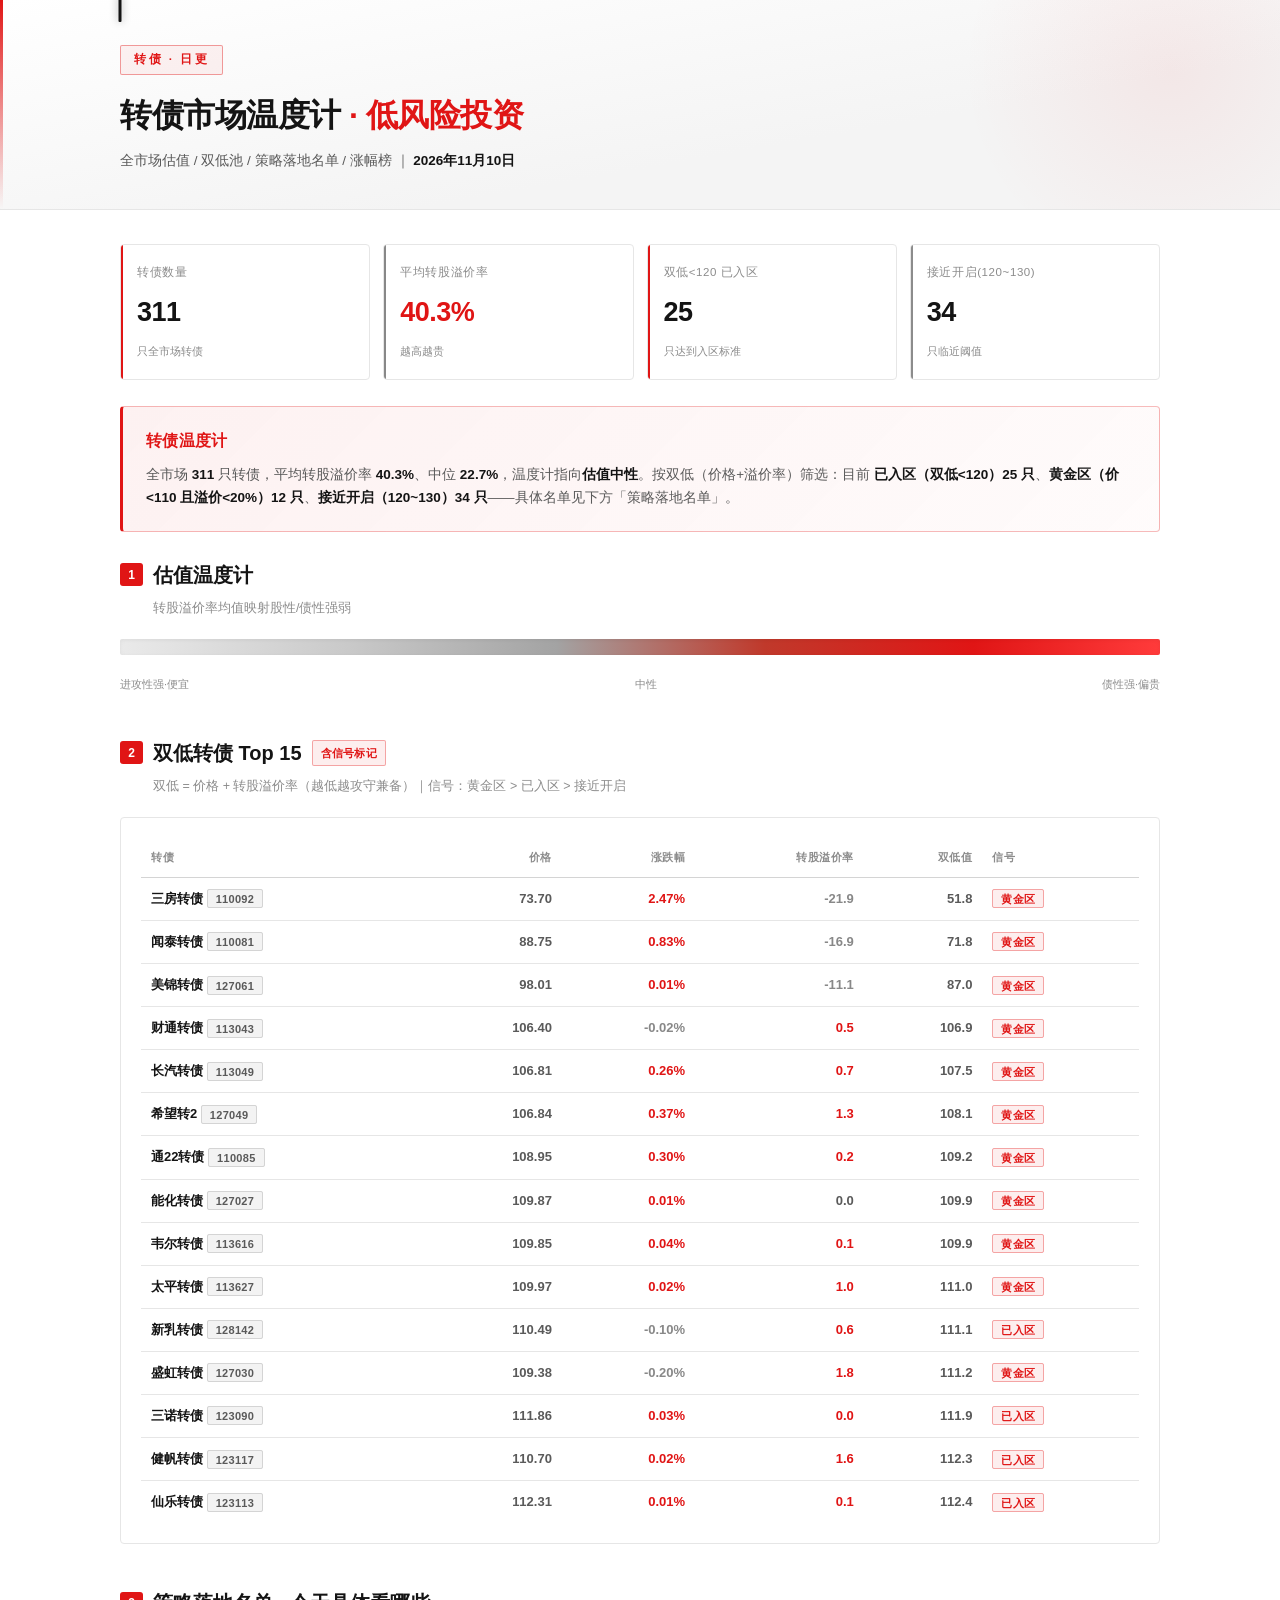
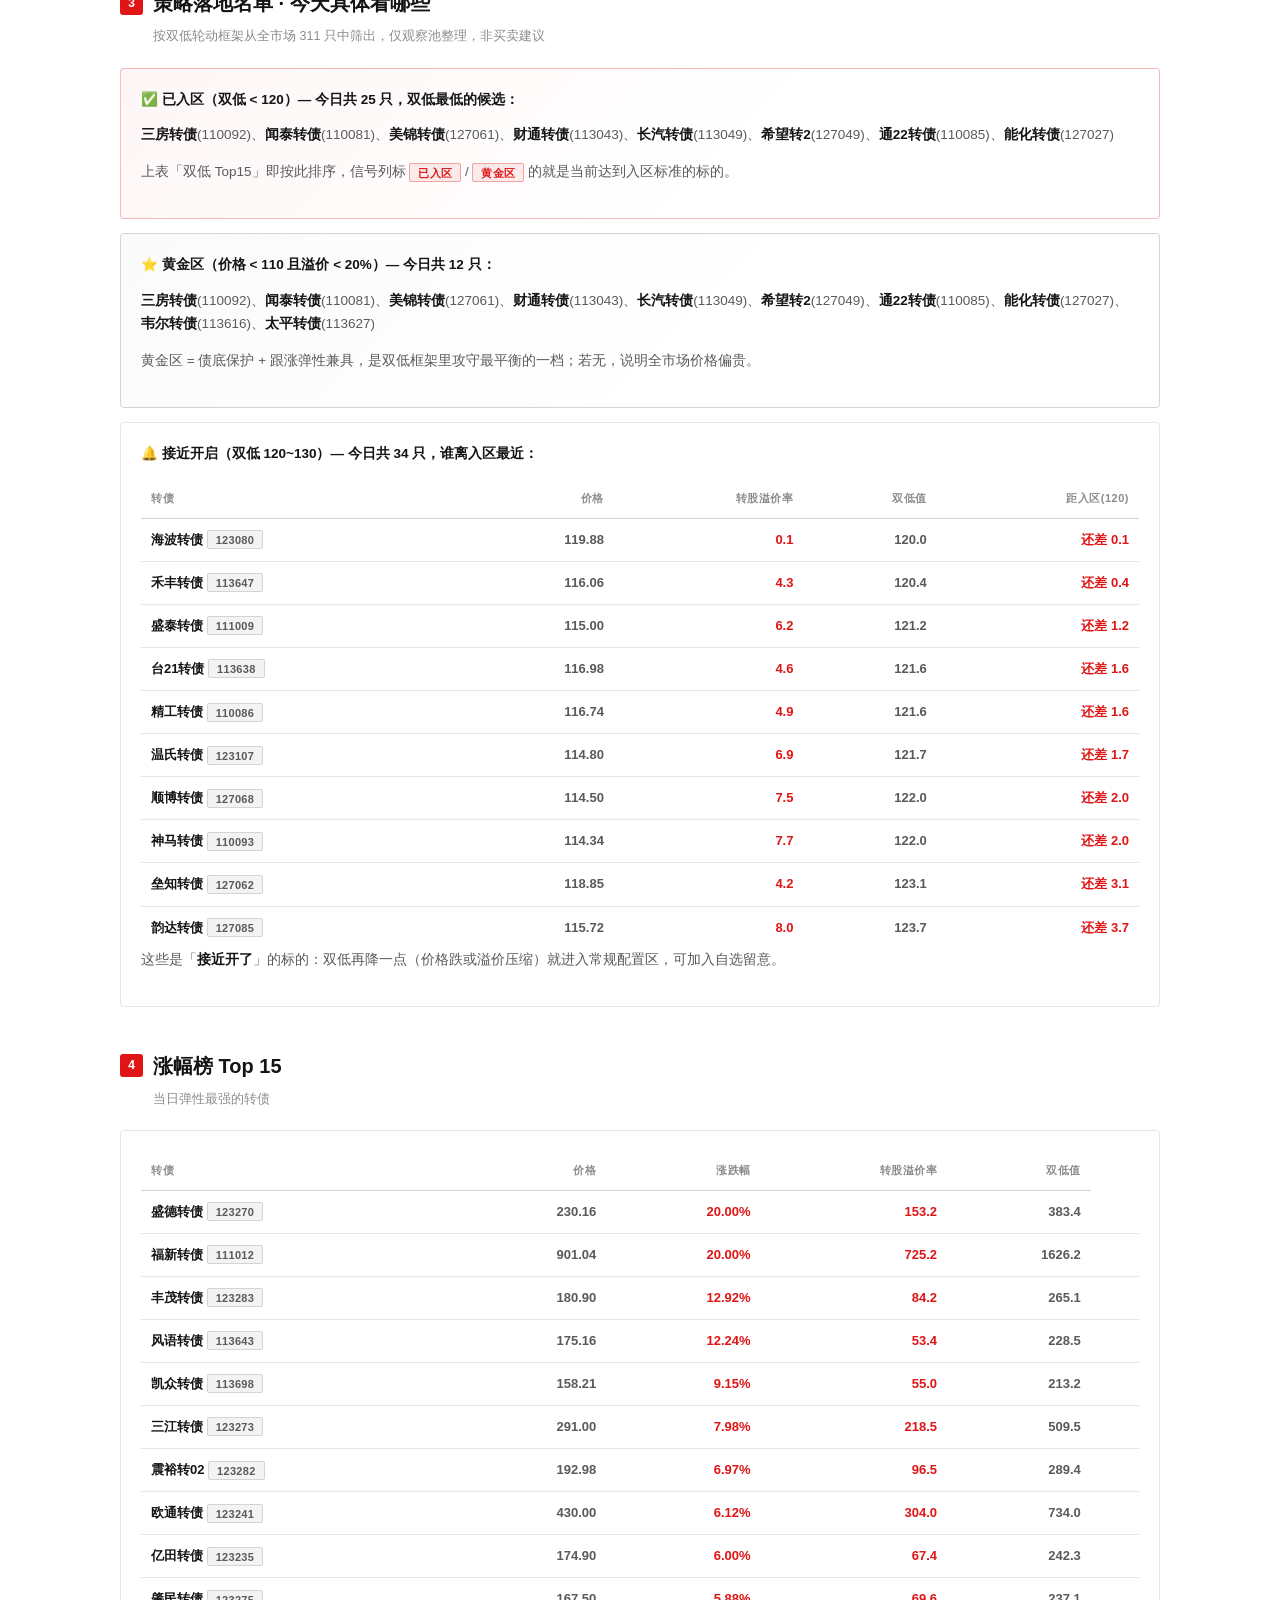
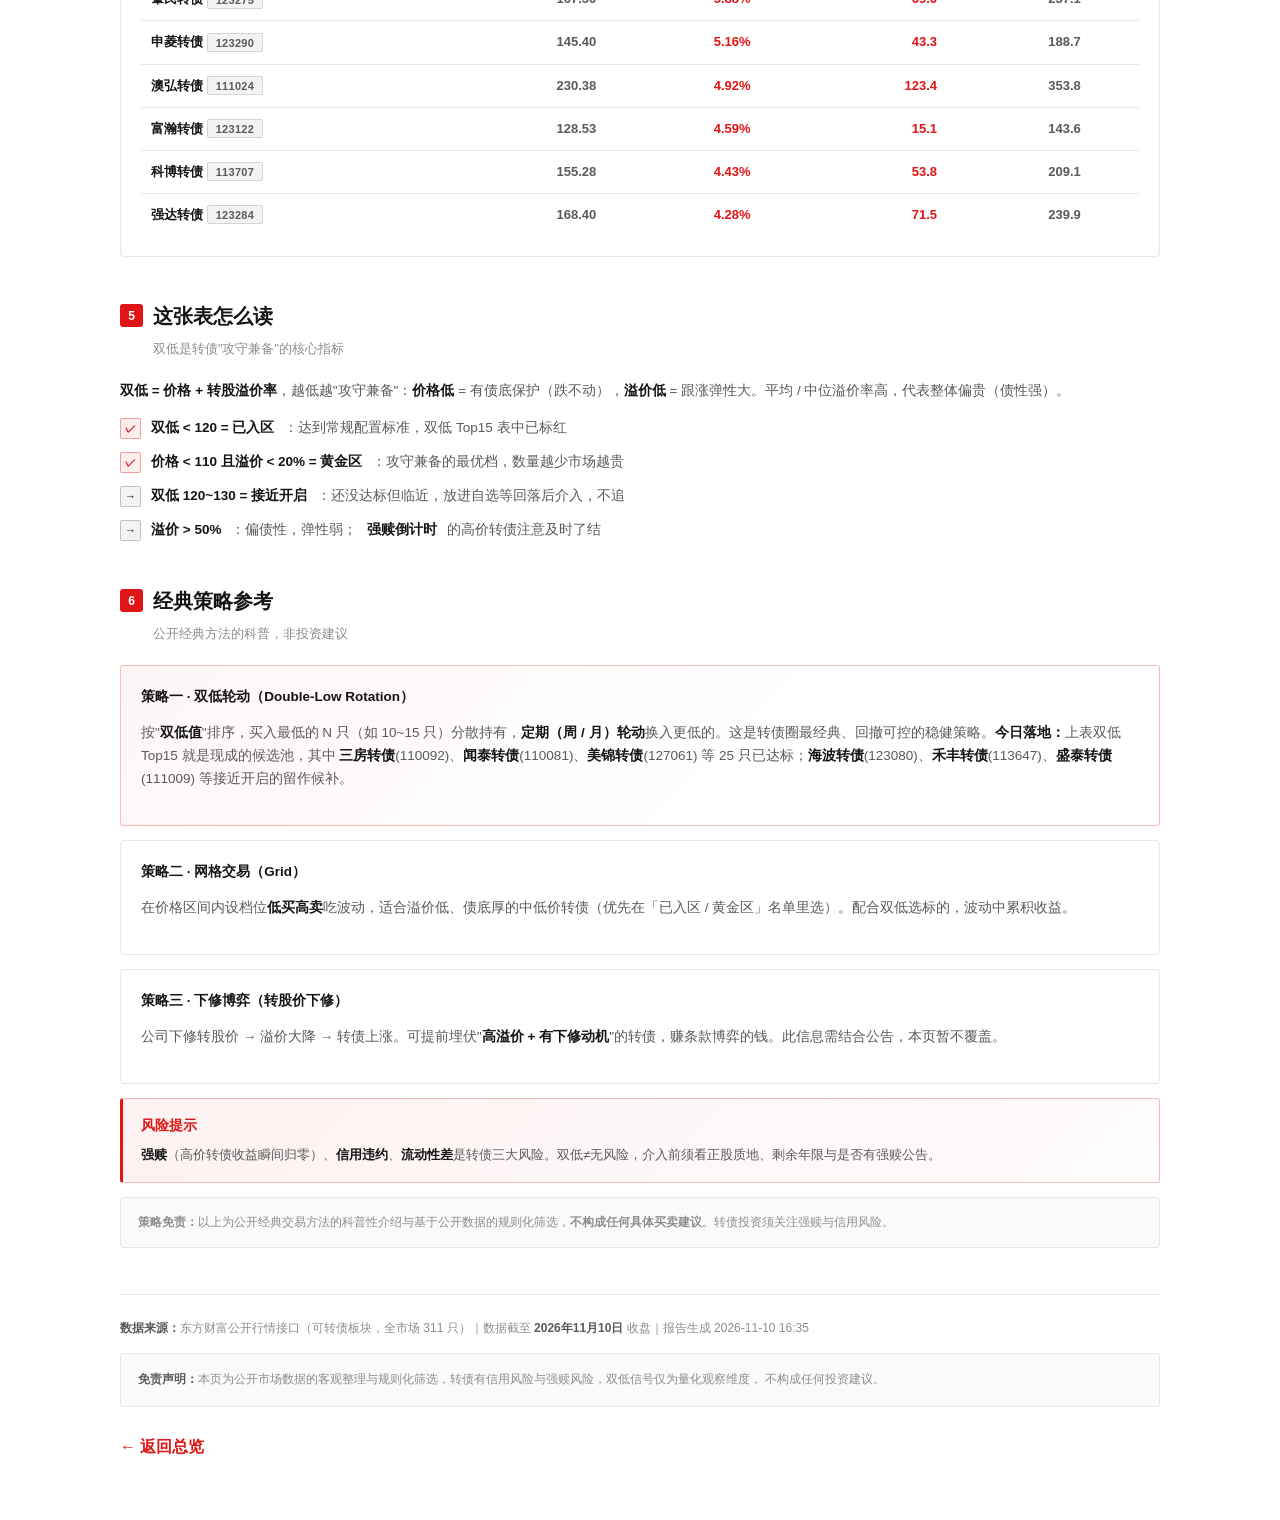
==== commit a9a08f2a: "复盘矩阵更新 2026-11-11" ====
--- a/bond.html
+++ b/bond.html
@@ -3,7 +3,7 @@
 <head>
 <meta charset="UTF-8">
 <meta name="viewport" content="width=device-width, initial-scale=1.0">
-<title>转债市场温度计 · 2026年11月09日</title>
+<title>转债市场温度计 · 2026年11月10日</title>
 <style>/* ============================================================
    A股主线与情绪复盘 — 白底·黑字·红涨配色
    涨 = 红 ｜ 跌 = 灰（不使用绿色）
@@ -297,12 +297,12 @@
   <div class="wrap">
     <span class="tag">转债 · 日更</span>
     <h1>转债市场温度计 <span class="em">· 低风险投资</span></h1>
-    <div class="sub">全市场估值 / 双低池 / 策略落地名单 / 涨幅榜 ｜ <b>2026年11月09日</b></div>
+    <div class="sub">全市场估值 / 双低池 / 策略落地名单 / 涨幅榜 ｜ <b>2026年11月10日</b></div>
   </div>
 </header>
 <div class="wrap">
-  <div class="kpis"><div class="kpi up"><div class="lb">转债数量</div><div class="vl">311</div><div class="nt">只全市场转债</div></div><div class="kpi up"><div class="lb">平均转股溢价率</div><div class="vl c-up">38.1%</div><div class="nt">越高越贵</div></div><div class="kpi up"><div class="lb">双低&lt;120 已入区</div><div class="vl">25</div><div class="nt">只达到入区标准</div></div><div class="kpi bl"><div class="lb">接近开启(120~130)</div><div class="vl">39</div><div class="nt">只临近阈值</div></div></div>
-  <div class="verdict"><div class="t">转债温度计</div><p>全市场 <b>311</b> 只转债，平均转股溢价率 <b class='c-up'>38.1%</b>、中位 <b>20.7%</b>，温度计指向<b>估值中性</b>。按双低（价格+溢价率）筛选：目前 <b class='c-up'>已入区（双低&lt;120）25 只</b>、<b>黄金区（价&lt;110 且溢价&lt;20%）12 只</b>、<b>接近开启（120~130）39 只</b>——具体名单见下方「策略落地名单」。</p></div>
+  <div class="kpis"><div class="kpi up"><div class="lb">转债数量</div><div class="vl">311</div><div class="nt">只全市场转债</div></div><div class="kpi dn"><div class="lb">平均转股溢价率</div><div class="vl c-up">40.3%</div><div class="nt">越高越贵</div></div><div class="kpi up"><div class="lb">双低&lt;120 已入区</div><div class="vl">25</div><div class="nt">只达到入区标准</div></div><div class="kpi bl"><div class="lb">接近开启(120~130)</div><div class="vl">34</div><div class="nt">只临近阈值</div></div></div>
+  <div class="verdict"><div class="t">转债温度计</div><p>全市场 <b>311</b> 只转债，平均转股溢价率 <b class='c-up'>40.3%</b>、中位 <b>22.7%</b>，温度计指向<b>估值中性</b>。按双低（价格+溢价率）筛选：目前 <b class='c-up'>已入区（双低&lt;120）25 只</b>、<b>黄金区（价&lt;110 且溢价&lt;20%）12 只</b>、<b>接近开启（120~130）34 只</b>——具体名单见下方「策略落地名单」。</p></div>
 
   <section>
     <h2><span class="n">1</span>估值温度计</h2>
@@ -320,7 +320,7 @@
     <div class="card">
       <table>
         <thead><tr><th>转债</th><th class="num">价格</th><th class="num">涨跌幅</th><th class="num">转股溢价率</th><th class="num">双低值</th><th>信号</th></tr></thead>
-        <tbody><tr><td class="nm">三房转债 <span class="badge bg-gy">110092</span></td><td class="num mono">71.92</td><td class="num mono c-up">1.75%</td><td class="num mono c-dn">-23.8</td><td class="num mono">48.1</td><td><span class="badge bg-up">黄金区</span></td></tr><tr><td class="nm">闻泰转债 <span class="badge bg-gy">110081</span></td><td class="num mono">88.02</td><td class="num mono c-dn">-0.25%</td><td class="num mono c-dn">-17.6</td><td class="num mono">70.4</td><td><span class="badge bg-up">黄金区</span></td></tr><tr><td class="nm">美锦转债 <span class="badge bg-gy">127061</span></td><td class="num mono">98.00</td><td class="num mono c-up">0.51%</td><td class="num mono c-dn">-11.1</td><td class="num mono">87.0</td><td><span class="badge bg-up">黄金区</span></td></tr><tr><td class="nm">长汽转债 <span class="badge bg-gy">113049</span></td><td class="num mono">106.53</td><td class="num mono c-dn">-0.15%</td><td class="num mono c-up">0.4</td><td class="num mono">106.9</td><td><span class="badge bg-up">黄金区</span></td></tr><tr><td class="nm">财通转债 <span class="badge bg-gy">113043</span></td><td class="num mono">106.42</td><td class="num mono c-dn">-0.28%</td><td class="num mono c-up">0.5</td><td class="num mono">106.9</td><td><span class="badge bg-up">黄金区</span></td></tr><tr><td class="nm">希望转2 <span class="badge bg-gy">127049</span></td><td class="num mono">106.44</td><td class="num mono c-dn">-0.19%</td><td class="num mono c-up">0.9</td><td class="num mono">107.4</td><td><span class="badge bg-up">黄金区</span></td></tr><tr><td class="nm">通22转债 <span class="badge bg-gy">110085</span></td><td class="num mono">108.63</td><td class="num mono c-up">0.19%</td><td class="num mono c-dn">-0.1</td><td class="num mono">108.5</td><td><span class="badge bg-up">黄金区</span></td></tr><tr><td class="nm">能化转债 <span class="badge bg-gy">127027</span></td><td class="num mono">109.85</td><td class="num mono c-up">0.02%</td><td class="num mono c-dn">-0.0</td><td class="num mono">109.8</td><td><span class="badge bg-up">黄金区</span></td></tr><tr><td class="nm">韦尔转债 <span class="badge bg-gy">113616</span></td><td class="num mono">109.81</td><td class="num mono ">0.00%</td><td class="num mono c-up">0.0</td><td class="num mono">109.8</td><td><span class="badge bg-up">黄金区</span></td></tr><tr><td class="nm">太平转债 <span class="badge bg-gy">113627</span></td><td class="num mono">109.95</td><td class="num mono c-dn">-0.07%</td><td class="num mono c-up">1.0</td><td class="num mono">110.9</td><td><span class="badge bg-up">黄金区</span></td></tr><tr><td class="nm">新乳转债 <span class="badge bg-gy">128142</span></td><td class="num mono">110.60</td><td class="num mono c-up">0.13%</td><td class="num mono c-up">0.7</td><td class="num mono">111.3</td><td><span class="badge bg-up">已入区</span></td></tr><tr><td class="nm">盛虹转债 <span class="badge bg-gy">127030</span></td><td class="num mono">109.60</td><td class="num mono c-up">0.37%</td><td class="num mono c-up">2.0</td><td class="num mono">111.6</td><td><span class="badge bg-up">黄金区</span></td></tr><tr><td class="nm">三诺转债 <span class="badge bg-gy">123090</span></td><td class="num mono">111.83</td><td class="num mono ">0.00%</td><td class="num mono c-up">0.0</td><td class="num mono">111.9</td><td><span class="badge bg-up">已入区</span></td></tr><tr><td class="nm">健帆转债 <span class="badge bg-gy">123117</span></td><td class="num mono">110.69</td><td class="num mono c-up">0.21%</td><td class="num mono c-up">1.6</td><td class="num mono">112.3</td><td><span class="badge bg-up">已入区</span></td></tr><tr><td class="nm">仙乐转债 <span class="badge bg-gy">123113</span></td><td class="num mono">112.30</td><td class="num mono ">0.00%</td><td class="num mono c-up">0.1</td><td class="num mono">112.4</td><td><span class="badge bg-up">已入区</span></td></tr></tbody>
+        <tbody><tr><td class="nm">三房转债 <span class="badge bg-gy">110092</span></td><td class="num mono">73.70</td><td class="num mono c-up">2.47%</td><td class="num mono c-dn">-21.9</td><td class="num mono">51.8</td><td><span class="badge bg-up">黄金区</span></td></tr><tr><td class="nm">闻泰转债 <span class="badge bg-gy">110081</span></td><td class="num mono">88.75</td><td class="num mono c-up">0.83%</td><td class="num mono c-dn">-16.9</td><td class="num mono">71.8</td><td><span class="badge bg-up">黄金区</span></td></tr><tr><td class="nm">美锦转债 <span class="badge bg-gy">127061</span></td><td class="num mono">98.01</td><td class="num mono c-up">0.01%</td><td class="num mono c-dn">-11.1</td><td class="num mono">87.0</td><td><span class="badge bg-up">黄金区</span></td></tr><tr><td class="nm">财通转债 <span class="badge bg-gy">113043</span></td><td class="num mono">106.40</td><td class="num mono c-dn">-0.02%</td><td class="num mono c-up">0.5</td><td class="num mono">106.9</td><td><span class="badge bg-up">黄金区</span></td></tr><tr><td class="nm">长汽转债 <span class="badge bg-gy">113049</span></td><td class="num mono">106.81</td><td class="num mono c-up">0.26%</td><td class="num mono c-up">0.7</td><td class="num mono">107.5</td><td><span class="badge bg-up">黄金区</span></td></tr><tr><td class="nm">希望转2 <span class="badge bg-gy">127049</span></td><td class="num mono">106.84</td><td class="num mono c-up">0.37%</td><td class="num mono c-up">1.3</td><td class="num mono">108.1</td><td><span class="badge bg-up">黄金区</span></td></tr><tr><td class="nm">通22转债 <span class="badge bg-gy">110085</span></td><td class="num mono">108.95</td><td class="num mono c-up">0.30%</td><td class="num mono c-up">0.2</td><td class="num mono">109.2</td><td><span class="badge bg-up">黄金区</span></td></tr><tr><td class="nm">能化转债 <span class="badge bg-gy">127027</span></td><td class="num mono">109.87</td><td class="num mono c-up">0.01%</td><td class="num mono ">0.0</td><td class="num mono">109.9</td><td><span class="badge bg-up">黄金区</span></td></tr><tr><td class="nm">韦尔转债 <span class="badge bg-gy">113616</span></td><td class="num mono">109.85</td><td class="num mono c-up">0.04%</td><td class="num mono c-up">0.1</td><td class="num mono">109.9</td><td><span class="badge bg-up">黄金区</span></td></tr><tr><td class="nm">太平转债 <span class="badge bg-gy">113627</span></td><td class="num mono">109.97</td><td class="num mono c-up">0.02%</td><td class="num mono c-up">1.0</td><td class="num mono">111.0</td><td><span class="badge bg-up">黄金区</span></td></tr><tr><td class="nm">新乳转债 <span class="badge bg-gy">128142</span></td><td class="num mono">110.49</td><td class="num mono c-dn">-0.10%</td><td class="num mono c-up">0.6</td><td class="num mono">111.1</td><td><span class="badge bg-up">已入区</span></td></tr><tr><td class="nm">盛虹转债 <span class="badge bg-gy">127030</span></td><td class="num mono">109.38</td><td class="num mono c-dn">-0.20%</td><td class="num mono c-up">1.8</td><td class="num mono">111.2</td><td><span class="badge bg-up">黄金区</span></td></tr><tr><td class="nm">三诺转债 <span class="badge bg-gy">123090</span></td><td class="num mono">111.86</td><td class="num mono c-up">0.03%</td><td class="num mono c-up">0.0</td><td class="num mono">111.9</td><td><span class="badge bg-up">已入区</span></td></tr><tr><td class="nm">健帆转债 <span class="badge bg-gy">123117</span></td><td class="num mono">110.70</td><td class="num mono c-up">0.02%</td><td class="num mono c-up">1.6</td><td class="num mono">112.3</td><td><span class="badge bg-up">已入区</span></td></tr><tr><td class="nm">仙乐转债 <span class="badge bg-gy">123113</span></td><td class="num mono">112.31</td><td class="num mono c-up">0.01%</td><td class="num mono c-up">0.1</td><td class="num mono">112.4</td><td><span class="badge bg-up">已入区</span></td></tr></tbody>
       </table>
     </div>
   </section>
@@ -331,21 +331,21 @@
 
     <div class="card hl">
       <div class="ct">✅ 已入区（双低 &lt; 120）— 今日共 25 只，双低最低的候选：</div>
-      <p class="body"><b>三房转债</b>(110092)、<b>闻泰转债</b>(110081)、<b>美锦转债</b>(127061)、<b>长汽转债</b>(113049)、<b>财通转债</b>(113043)、<b>希望转2</b>(127049)、<b>通22转债</b>(110085)、<b>能化转债</b>(127027)</p>
+      <p class="body"><b>三房转债</b>(110092)、<b>闻泰转债</b>(110081)、<b>美锦转债</b>(127061)、<b>财通转债</b>(113043)、<b>长汽转债</b>(113049)、<b>希望转2</b>(127049)、<b>通22转债</b>(110085)、<b>能化转债</b>(127027)</p>
       <p class="body nt3">上表「双低 Top15」即按此排序，信号列标 <span class="badge bg-up">已入区</span> / <span class="badge bg-up">黄金区</span> 的就是当前达到入区标准的标的。</p>
     </div>
 
     <div class="card hl2">
       <div class="ct">⭐ 黄金区（价格 &lt; 110 且溢价 &lt; 20%）— 今日共 12 只：</div>
-      <p class="body"><b>三房转债</b>(110092)、<b>闻泰转债</b>(110081)、<b>美锦转债</b>(127061)、<b>长汽转债</b>(113049)、<b>财通转债</b>(113043)、<b>希望转2</b>(127049)、<b>通22转债</b>(110085)、<b>能化转债</b>(127027)、<b>韦尔转债</b>(113616)、<b>太平转债</b>(113627)</p>
+      <p class="body"><b>三房转债</b>(110092)、<b>闻泰转债</b>(110081)、<b>美锦转债</b>(127061)、<b>财通转债</b>(113043)、<b>长汽转债</b>(113049)、<b>希望转2</b>(127049)、<b>通22转债</b>(110085)、<b>能化转债</b>(127027)、<b>韦尔转债</b>(113616)、<b>太平转债</b>(113627)</p>
       <p class="body nt3">黄金区 = 债底保护 + 跟涨弹性兼具，是双低框架里攻守最平衡的一档；若无，说明全市场价格偏贵。</p>
     </div>
 
     <div class="card">
-      <div class="ct">🔔 接近开启（双低 120~130）— 今日共 39 只，谁离入区最近：</div>
+      <div class="ct">🔔 接近开启（双低 120~130）— 今日共 34 只，谁离入区最近：</div>
       <table>
         <thead><tr><th>转债</th><th class="num">价格</th><th class="num">转股溢价率</th><th class="num">双低值</th><th class="num">距入区(120)</th></tr></thead>
-        <tbody><tr><td class="nm">海波转债 <span class="badge bg-gy">123080</span></td><td class="num mono">119.85</td><td class="num mono c-up">0.1</td><td class="num mono">120.0</td><td class="num mono c-up">还差 0.1</td></tr><tr><td class="nm">禾丰转债 <span class="badge bg-gy">113647</span></td><td class="num mono">115.87</td><td class="num mono c-up">4.1</td><td class="num mono">120.0</td><td class="num mono c-up">还差 0.1</td></tr><tr><td class="nm">XD盛泰转 <span class="badge bg-gy">111009</span></td><td class="num mono">114.56</td><td class="num mono c-up">5.8</td><td class="num mono">120.4</td><td class="num mono c-up">还差 0.4</td></tr><tr><td class="nm">神马转债 <span class="badge bg-gy">110093</span></td><td class="num mono">113.51</td><td class="num mono c-up">6.9</td><td class="num mono">120.4</td><td class="num mono c-up">还差 0.4</td></tr><tr><td class="nm">顺博转债 <span class="badge bg-gy">127068</span></td><td class="num mono">114.00</td><td class="num mono c-up">7.0</td><td class="num mono">121.0</td><td class="num mono c-up">还差 1.0</td></tr><tr><td class="nm">台21转债 <span class="badge bg-gy">113638</span></td><td class="num mono">116.70</td><td class="num mono c-up">4.3</td><td class="num mono">121.0</td><td class="num mono c-up">还差 1.0</td></tr><tr><td class="nm">精工转债 <span class="badge bg-gy">110086</span></td><td class="num mono">116.45</td><td class="num mono c-up">4.7</td><td class="num mono">121.1</td><td class="num mono c-up">还差 1.1</td></tr><tr><td class="nm">垒知转债 <span class="badge bg-gy">127062</span></td><td class="num mono">118.31</td><td class="num mono c-up">3.7</td><td class="num mono">122.0</td><td class="num mono c-up">还差 2.0</td></tr><tr><td class="nm">绿茵转债 <span class="badge bg-gy">127034</span></td><td class="num mono">117.60</td><td class="num mono c-up">4.9</td><td class="num mono">122.5</td><td class="num mono c-up">还差 2.5</td></tr><tr><td class="nm">温氏转债 <span class="badge bg-gy">123107</span></td><td class="num mono">115.30</td><td class="num mono c-up">7.3</td><td class="num mono">122.6</td><td class="num mono c-up">还差 2.6</td></tr></tbody>
+        <tbody><tr><td class="nm">海波转债 <span class="badge bg-gy">123080</span></td><td class="num mono">119.88</td><td class="num mono c-up">0.1</td><td class="num mono">120.0</td><td class="num mono c-up">还差 0.1</td></tr><tr><td class="nm">禾丰转债 <span class="badge bg-gy">113647</span></td><td class="num mono">116.06</td><td class="num mono c-up">4.3</td><td class="num mono">120.4</td><td class="num mono c-up">还差 0.4</td></tr><tr><td class="nm">盛泰转债 <span class="badge bg-gy">111009</span></td><td class="num mono">115.00</td><td class="num mono c-up">6.2</td><td class="num mono">121.2</td><td class="num mono c-up">还差 1.2</td></tr><tr><td class="nm">台21转债 <span class="badge bg-gy">113638</span></td><td class="num mono">116.98</td><td class="num mono c-up">4.6</td><td class="num mono">121.6</td><td class="num mono c-up">还差 1.6</td></tr><tr><td class="nm">精工转债 <span class="badge bg-gy">110086</span></td><td class="num mono">116.74</td><td class="num mono c-up">4.9</td><td class="num mono">121.6</td><td class="num mono c-up">还差 1.6</td></tr><tr><td class="nm">温氏转债 <span class="badge bg-gy">123107</span></td><td class="num mono">114.80</td><td class="num mono c-up">6.9</td><td class="num mono">121.7</td><td class="num mono c-up">还差 1.7</td></tr><tr><td class="nm">顺博转债 <span class="badge bg-gy">127068</span></td><td class="num mono">114.50</td><td class="num mono c-up">7.5</td><td class="num mono">122.0</td><td class="num mono c-up">还差 2.0</td></tr><tr><td class="nm">神马转债 <span class="badge bg-gy">110093</span></td><td class="num mono">114.34</td><td class="num mono c-up">7.7</td><td class="num mono">122.0</td><td class="num mono c-up">还差 2.0</td></tr><tr><td class="nm">垒知转债 <span class="badge bg-gy">127062</span></td><td class="num mono">118.85</td><td class="num mono c-up">4.2</td><td class="num mono">123.1</td><td class="num mono c-up">还差 3.1</td></tr><tr><td class="nm">韵达转债 <span class="badge bg-gy">127085</span></td><td class="num mono">115.72</td><td class="num mono c-up">8.0</td><td class="num mono">123.7</td><td class="num mono c-up">还差 3.7</td></tr></tbody>
       </table>
       <p class="body nt3">这些是「<b>接近开了</b>」的标的：双低再降一点（价格跌或溢价压缩）就进入常规配置区，可加入自选留意。</p>
     </div>
@@ -357,7 +357,7 @@
     <div class="card">
       <table>
         <thead><tr><th>转债</th><th class="num">价格</th><th class="num">涨跌幅</th><th class="num">转股溢价率</th><th class="num">双低值</th></tr></thead>
-        <tbody><tr><td class="nm">声迅转债 <span class="badge bg-gy">127080</span></td><td class="num mono">232.90</td><td class="num mono c-up">15.87%</td><td class="num mono c-up">124.2</td><td class="num mono">357.1</td><td></td></tr><tr><td class="nm">奥士转债 <span class="badge bg-gy">127117</span></td><td class="num mono">167.05</td><td class="num mono c-up">11.89%</td><td class="num mono c-up">64.3</td><td class="num mono">231.4</td><td></td></tr><tr><td class="nm">福新转债 <span class="badge bg-gy">111012</span></td><td class="num mono">750.86</td><td class="num mono c-up">11.38%</td><td class="num mono c-up">587.7</td><td class="num mono">1338.5</td><td></td></tr><tr><td class="nm">华懋转债 <span class="badge bg-gy">113677</span></td><td class="num mono">204.73</td><td class="num mono c-up">10.38%</td><td class="num mono c-up">88.2</td><td class="num mono">293.0</td><td></td></tr><tr><td class="nm">肇民转债 <span class="badge bg-gy">123275</span></td><td class="num mono">158.20</td><td class="num mono c-up">9.44%</td><td class="num mono c-up">60.2</td><td class="num mono">218.4</td><td></td></tr><tr><td class="nm">岱美转债 <span class="badge bg-gy">113673</span></td><td class="num mono">197.80</td><td class="num mono c-up">6.96%</td><td class="num mono c-up">79.3</td><td class="num mono">277.1</td><td></td></tr><tr><td class="nm">震裕转02 <span class="badge bg-gy">123282</span></td><td class="num mono">180.40</td><td class="num mono c-up">5.99%</td><td class="num mono c-up">83.7</td><td class="num mono">264.1</td><td></td></tr><tr><td class="nm">睿创转债 <span class="badge bg-gy">118030</span></td><td class="num mono">427.14</td><td class="num mono c-up">5.71%</td><td class="num mono c-up">290.1</td><td class="num mono">717.2</td><td></td></tr><tr><td class="nm">满坤转债 <span class="badge bg-gy">123287</span></td><td class="num mono">157.81</td><td class="num mono c-up">5.34%</td><td class="num mono c-up">61.6</td><td class="num mono">219.4</td><td></td></tr><tr><td class="nm">亿田转债 <span class="badge bg-gy">123235</span></td><td class="num mono">165.00</td><td class="num mono c-up">4.96%</td><td class="num mono c-up">57.9</td><td class="num mono">222.9</td><td></td></tr><tr><td class="nm">奥普转债 <span class="badge bg-gy">118075</span></td><td class="num mono">218.68</td><td class="num mono c-up">4.68%</td><td class="num mono c-up">114.3</td><td class="num mono">333.0</td><td></td></tr><tr><td class="nm">三江转债 <span class="badge bg-gy">123273</span></td><td class="num mono">269.50</td><td class="num mono c-up">4.48%</td><td class="num mono c-up">195.0</td><td class="num mono">464.5</td><td></td></tr><tr><td class="nm">联瑞转债 <span class="badge bg-gy">118064</span></td><td class="num mono">238.94</td><td class="num mono c-up">4.46%</td><td class="num mono c-up">130.9</td><td class="num mono">369.8</td><td></td></tr><tr><td class="nm">申菱转债 <span class="badge bg-gy">123290</span></td><td class="num mono">138.26</td><td class="num mono c-up">4.35%</td><td class="num mono c-up">36.3</td><td class="num mono">174.6</td><td></td></tr><tr><td class="nm">欧通转债 <span class="badge bg-gy">123241</span></td><td class="num mono">405.20</td><td class="num mono c-up">4.02%</td><td class="num mono c-up">280.7</td><td class="num mono">685.9</td><td></td></tr></tbody>
+        <tbody><tr><td class="nm">盛德转债 <span class="badge bg-gy">123270</span></td><td class="num mono">230.16</td><td class="num mono c-up">20.00%</td><td class="num mono c-up">153.2</td><td class="num mono">383.4</td><td></td></tr><tr><td class="nm">福新转债 <span class="badge bg-gy">111012</span></td><td class="num mono">901.04</td><td class="num mono c-up">20.00%</td><td class="num mono c-up">725.2</td><td class="num mono">1626.2</td><td></td></tr><tr><td class="nm">丰茂转债 <span class="badge bg-gy">123283</span></td><td class="num mono">180.90</td><td class="num mono c-up">12.92%</td><td class="num mono c-up">84.2</td><td class="num mono">265.1</td><td></td></tr><tr><td class="nm">风语转债 <span class="badge bg-gy">113643</span></td><td class="num mono">175.16</td><td class="num mono c-up">12.24%</td><td class="num mono c-up">53.4</td><td class="num mono">228.5</td><td></td></tr><tr><td class="nm">凯众转债 <span class="badge bg-gy">113698</span></td><td class="num mono">158.21</td><td class="num mono c-up">9.15%</td><td class="num mono c-up">55.0</td><td class="num mono">213.2</td><td></td></tr><tr><td class="nm">三江转债 <span class="badge bg-gy">123273</span></td><td class="num mono">291.00</td><td class="num mono c-up">7.98%</td><td class="num mono c-up">218.5</td><td class="num mono">509.5</td><td></td></tr><tr><td class="nm">震裕转02 <span class="badge bg-gy">123282</span></td><td class="num mono">192.98</td><td class="num mono c-up">6.97%</td><td class="num mono c-up">96.5</td><td class="num mono">289.4</td><td></td></tr><tr><td class="nm">欧通转债 <span class="badge bg-gy">123241</span></td><td class="num mono">430.00</td><td class="num mono c-up">6.12%</td><td class="num mono c-up">304.0</td><td class="num mono">734.0</td><td></td></tr><tr><td class="nm">亿田转债 <span class="badge bg-gy">123235</span></td><td class="num mono">174.90</td><td class="num mono c-up">6.00%</td><td class="num mono c-up">67.4</td><td class="num mono">242.3</td><td></td></tr><tr><td class="nm">肇民转债 <span class="badge bg-gy">123275</span></td><td class="num mono">167.50</td><td class="num mono c-up">5.88%</td><td class="num mono c-up">69.6</td><td class="num mono">237.1</td><td></td></tr><tr><td class="nm">申菱转债 <span class="badge bg-gy">123290</span></td><td class="num mono">145.40</td><td class="num mono c-up">5.16%</td><td class="num mono c-up">43.3</td><td class="num mono">188.7</td><td></td></tr><tr><td class="nm">澳弘转债 <span class="badge bg-gy">111024</span></td><td class="num mono">230.38</td><td class="num mono c-up">4.92%</td><td class="num mono c-up">123.4</td><td class="num mono">353.8</td><td></td></tr><tr><td class="nm">富瀚转债 <span class="badge bg-gy">123122</span></td><td class="num mono">128.53</td><td class="num mono c-up">4.59%</td><td class="num mono c-up">15.1</td><td class="num mono">143.6</td><td></td></tr><tr><td class="nm">科博转债 <span class="badge bg-gy">113707</span></td><td class="num mono">155.28</td><td class="num mono c-up">4.43%</td><td class="num mono c-up">53.8</td><td class="num mono">209.1</td><td></td></tr><tr><td class="nm">强达转债 <span class="badge bg-gy">123284</span></td><td class="num mono">168.40</td><td class="num mono c-up">4.28%</td><td class="num mono c-up">71.5</td><td class="num mono">239.9</td><td></td></tr></tbody>
       </table>
     </div>
   </section>
@@ -379,7 +379,7 @@
     <div class="h2sub">公开经典方法的科普，非投资建议</div>
     <div class="card hl">
       <div class="ct">策略一 · 双低轮动（Double-Low Rotation）</div>
-      <p class="body">按"<b>双低值</b>"排序，买入最低的 N 只（如 10~15 只）分散持有，<b>定期（周 / 月）轮动</b>换入更低的。这是转债圈最经典、回撤可控的稳健策略。<b>今日落地：</b>上表双低 Top15 就是现成的候选池，其中 <b>三房转债</b>(110092)、<b>闻泰转债</b>(110081)、<b>美锦转债</b>(127061) 等 25 只已达标；<b>海波转债</b>(123080)、<b>禾丰转债</b>(113647)、<b>XD盛泰转</b>(111009) 等接近开启的留作候补。</p>
+      <p class="body">按"<b>双低值</b>"排序，买入最低的 N 只（如 10~15 只）分散持有，<b>定期（周 / 月）轮动</b>换入更低的。这是转债圈最经典、回撤可控的稳健策略。<b>今日落地：</b>上表双低 Top15 就是现成的候选池，其中 <b>三房转债</b>(110092)、<b>闻泰转债</b>(110081)、<b>美锦转债</b>(127061) 等 25 只已达标；<b>海波转债</b>(123080)、<b>禾丰转债</b>(113647)、<b>盛泰转债</b>(111009) 等接近开启的留作候补。</p>
     </div>
     <div class="card">
       <div class="ct">策略二 · 网格交易（Grid）</div>
@@ -394,7 +394,7 @@
   </section>
 
   <footer>
-    <b>数据来源：</b>东方财富公开行情接口（可转债板块，全市场 311 只）｜数据截至 <b>2026年11月09日</b> 收盘｜报告生成 2026-11-09 19:03
+    <b>数据来源：</b>东方财富公开行情接口（可转债板块，全市场 311 只）｜数据截至 <b>2026年11月10日</b> 收盘｜报告生成 2026-11-10 16:35
     <div class="disc"><b>免责声明：</b>本页为公开市场数据的客观整理与规则化筛选，转债有信用风险与强赎风险，双低信号仅为量化观察维度，
     不构成任何投资建议。</div>
   </footer>
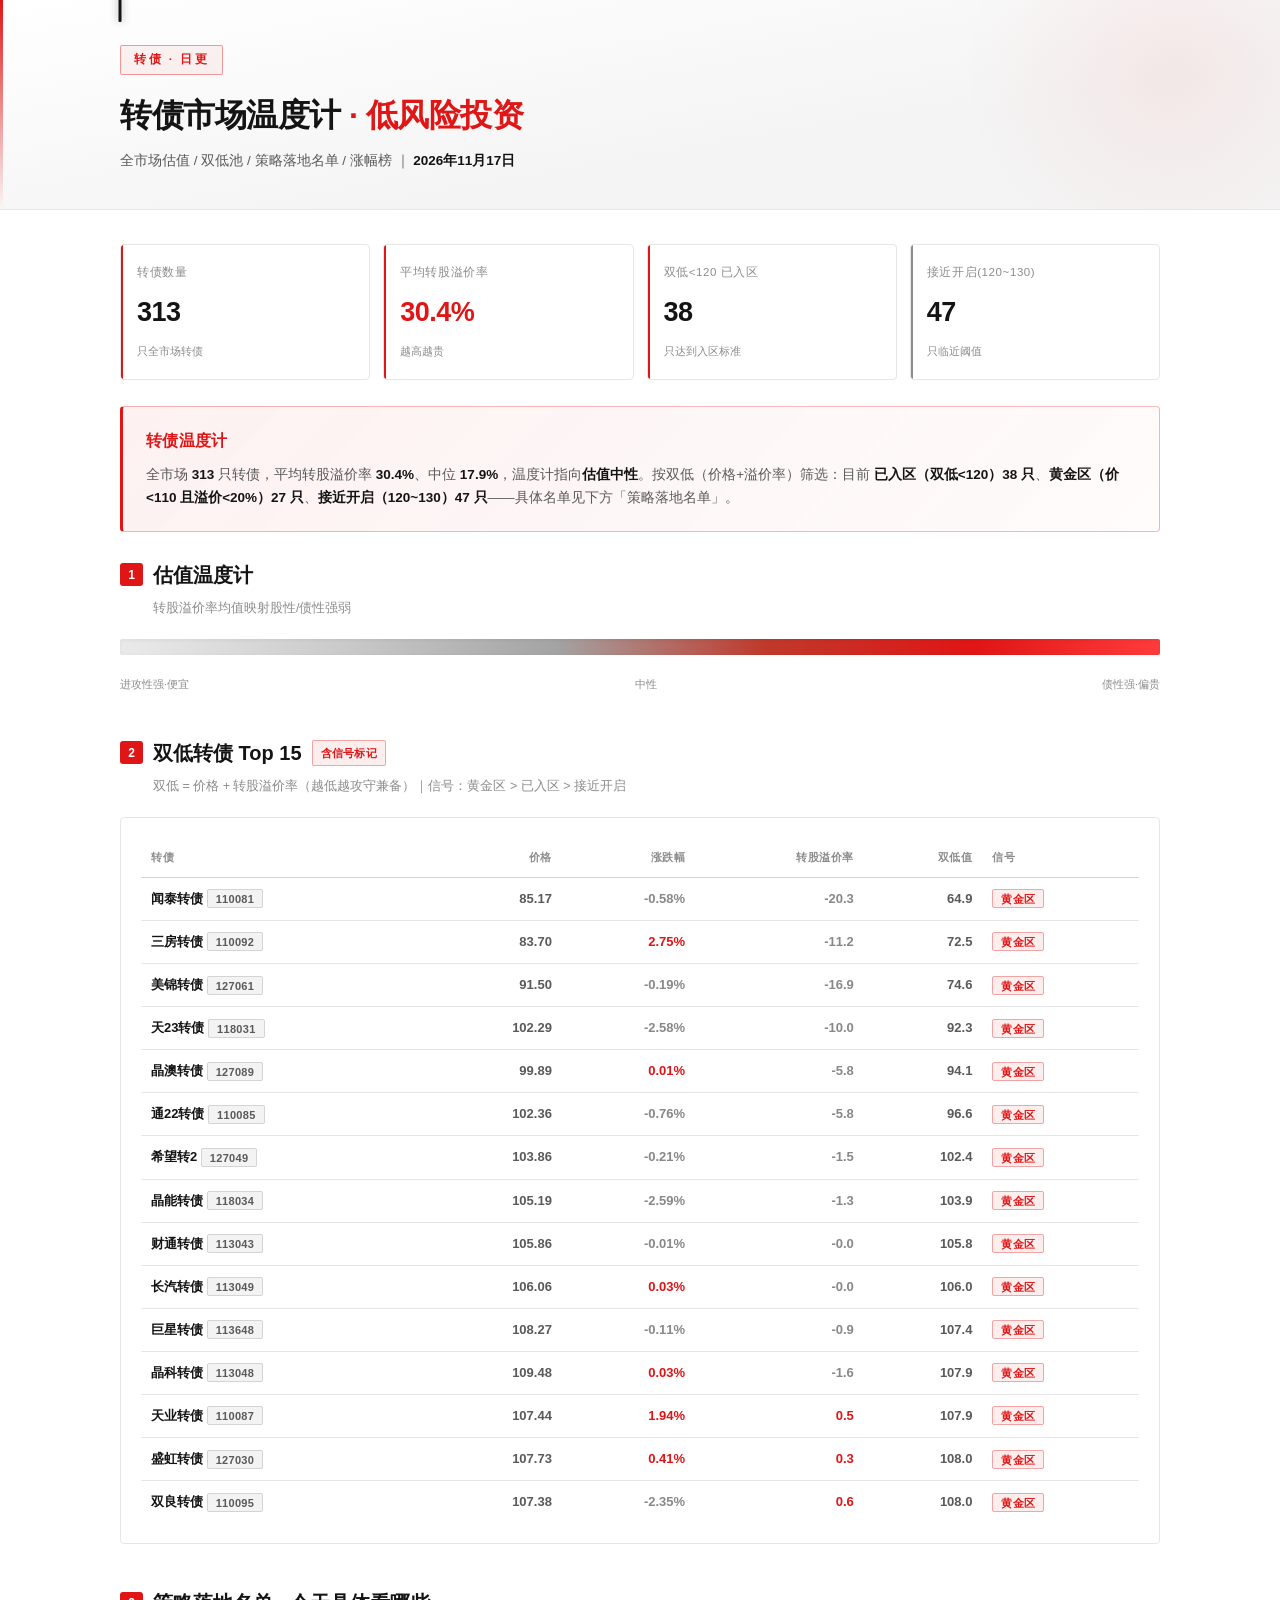
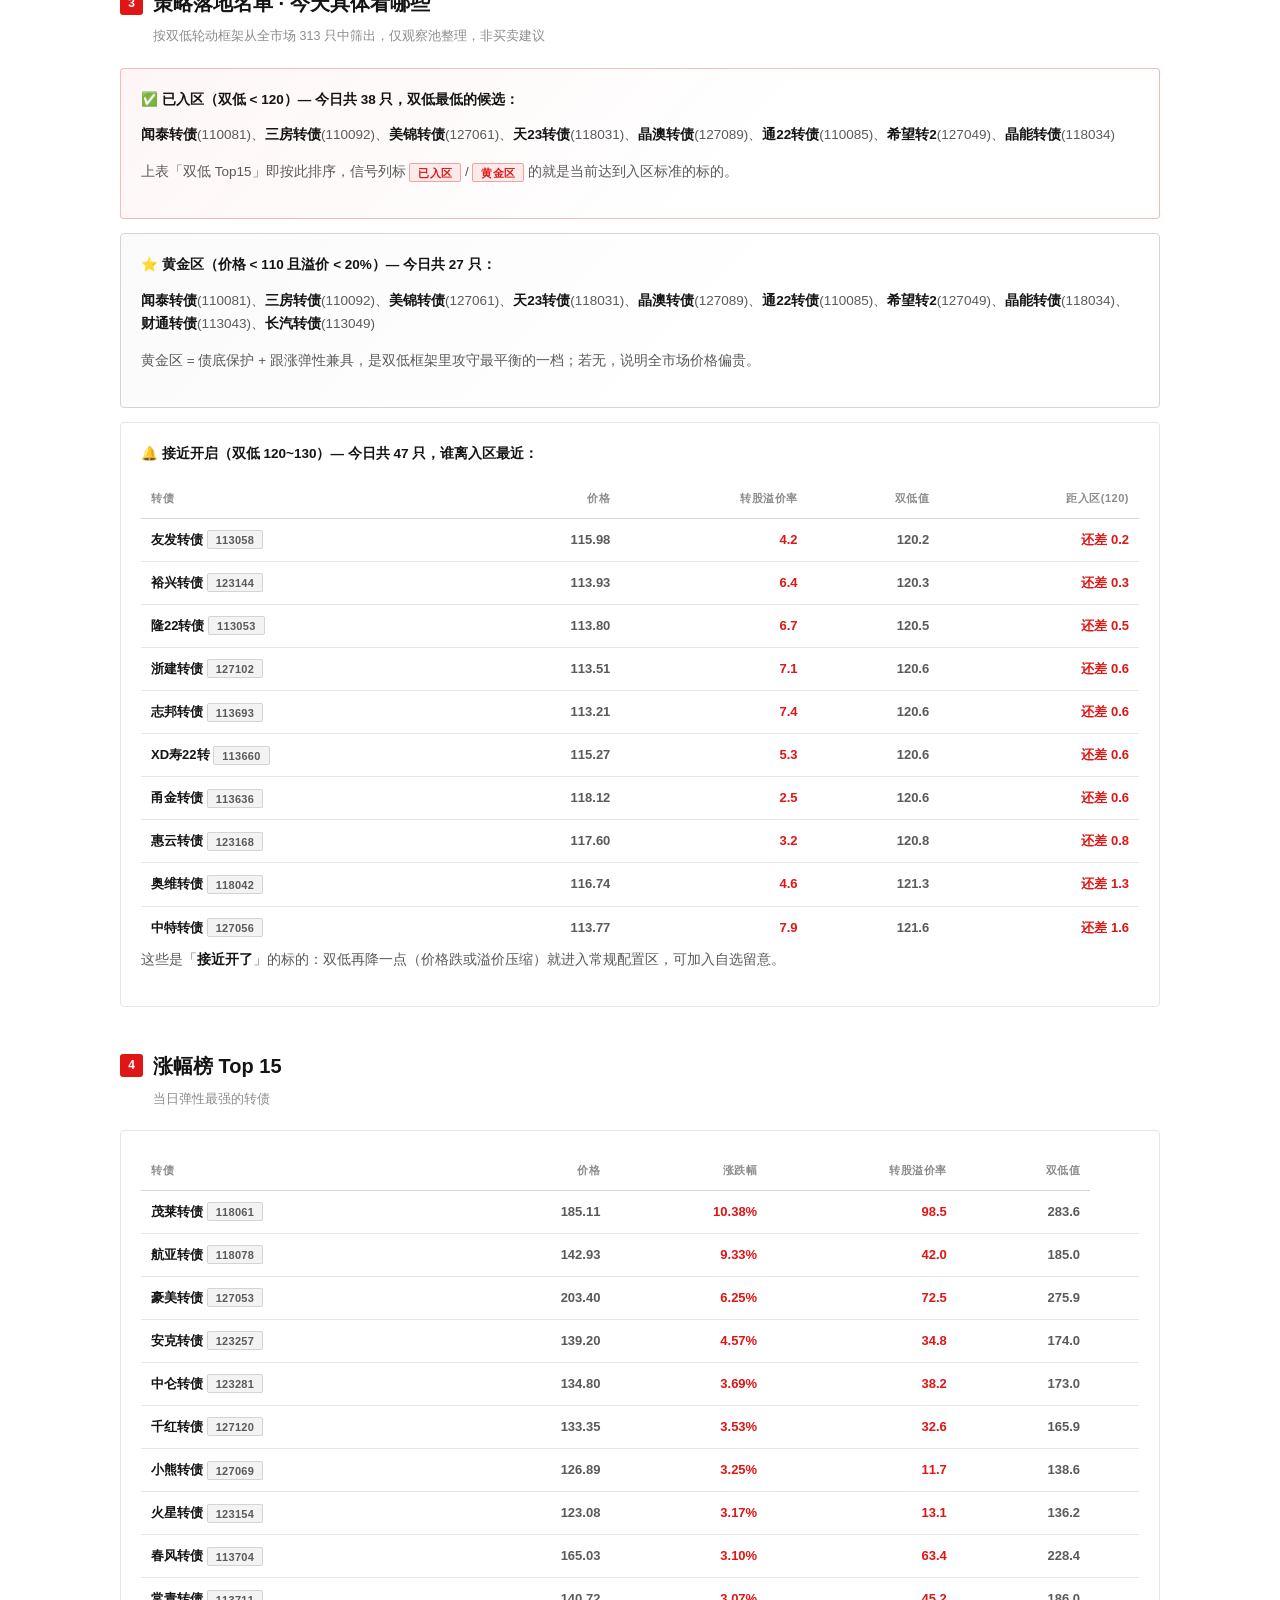
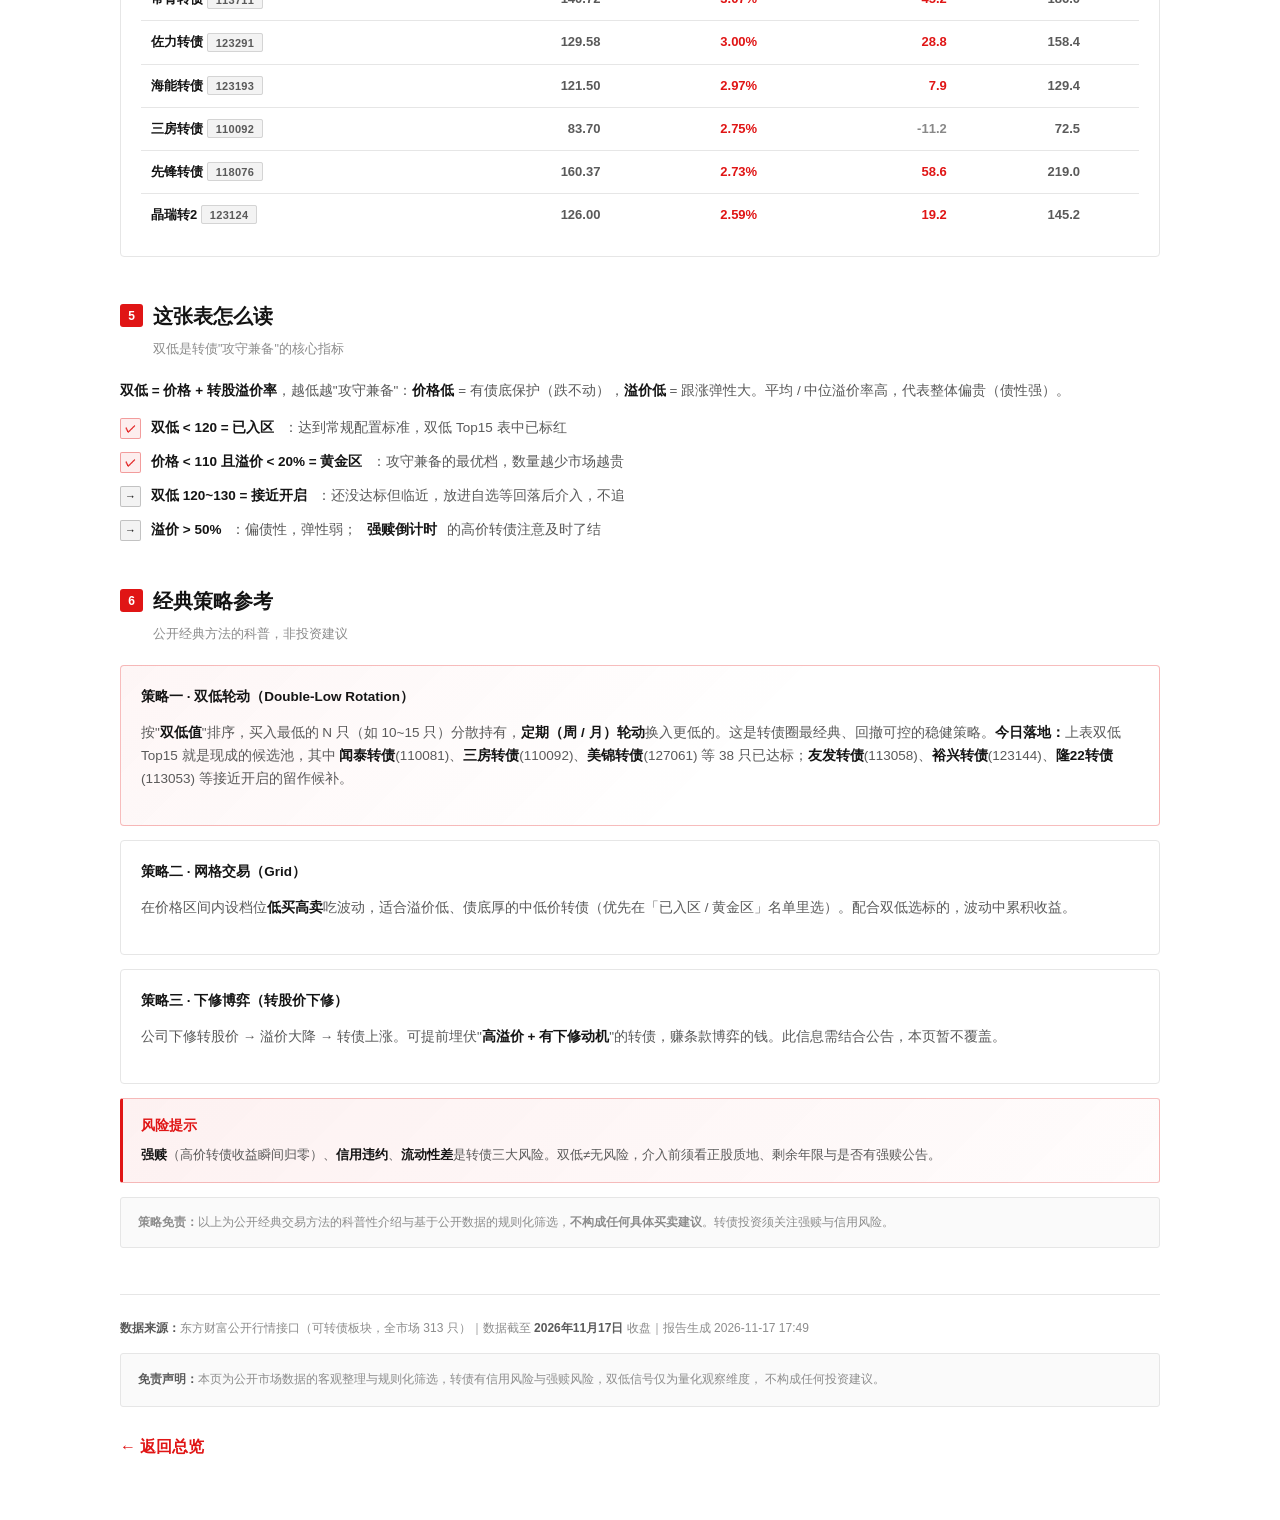
==== commit b60864d1: "复盘矩阵更新 2026-11-18" ====
--- a/bond.html
+++ b/bond.html
@@ -3,7 +3,7 @@
 <head>
 <meta charset="UTF-8">
 <meta name="viewport" content="width=device-width, initial-scale=1.0">
-<title>转债市场温度计 · 2026年11月10日</title>
+<title>转债市场温度计 · 2026年11月17日</title>
 <style>/* ============================================================
    A股主线与情绪复盘 — 白底·黑字·红涨配色
    涨 = 红 ｜ 跌 = 灰（不使用绿色）
@@ -297,12 +297,12 @@
   <div class="wrap">
     <span class="tag">转债 · 日更</span>
     <h1>转债市场温度计 <span class="em">· 低风险投资</span></h1>
-    <div class="sub">全市场估值 / 双低池 / 策略落地名单 / 涨幅榜 ｜ <b>2026年11月10日</b></div>
+    <div class="sub">全市场估值 / 双低池 / 策略落地名单 / 涨幅榜 ｜ <b>2026年11月17日</b></div>
   </div>
 </header>
 <div class="wrap">
-  <div class="kpis"><div class="kpi up"><div class="lb">转债数量</div><div class="vl">311</div><div class="nt">只全市场转债</div></div><div class="kpi dn"><div class="lb">平均转股溢价率</div><div class="vl c-up">40.3%</div><div class="nt">越高越贵</div></div><div class="kpi up"><div class="lb">双低&lt;120 已入区</div><div class="vl">25</div><div class="nt">只达到入区标准</div></div><div class="kpi bl"><div class="lb">接近开启(120~130)</div><div class="vl">34</div><div class="nt">只临近阈值</div></div></div>
-  <div class="verdict"><div class="t">转债温度计</div><p>全市场 <b>311</b> 只转债，平均转股溢价率 <b class='c-up'>40.3%</b>、中位 <b>22.7%</b>，温度计指向<b>估值中性</b>。按双低（价格+溢价率）筛选：目前 <b class='c-up'>已入区（双低&lt;120）25 只</b>、<b>黄金区（价&lt;110 且溢价&lt;20%）12 只</b>、<b>接近开启（120~130）34 只</b>——具体名单见下方「策略落地名单」。</p></div>
+  <div class="kpis"><div class="kpi up"><div class="lb">转债数量</div><div class="vl">313</div><div class="nt">只全市场转债</div></div><div class="kpi up"><div class="lb">平均转股溢价率</div><div class="vl c-up">30.4%</div><div class="nt">越高越贵</div></div><div class="kpi up"><div class="lb">双低&lt;120 已入区</div><div class="vl">38</div><div class="nt">只达到入区标准</div></div><div class="kpi bl"><div class="lb">接近开启(120~130)</div><div class="vl">47</div><div class="nt">只临近阈值</div></div></div>
+  <div class="verdict"><div class="t">转债温度计</div><p>全市场 <b>313</b> 只转债，平均转股溢价率 <b class='c-up'>30.4%</b>、中位 <b>17.9%</b>，温度计指向<b>估值中性</b>。按双低（价格+溢价率）筛选：目前 <b class='c-up'>已入区（双低&lt;120）38 只</b>、<b>黄金区（价&lt;110 且溢价&lt;20%）27 只</b>、<b>接近开启（120~130）47 只</b>——具体名单见下方「策略落地名单」。</p></div>
 
   <section>
     <h2><span class="n">1</span>估值温度计</h2>
@@ -320,32 +320,32 @@
     <div class="card">
       <table>
         <thead><tr><th>转债</th><th class="num">价格</th><th class="num">涨跌幅</th><th class="num">转股溢价率</th><th class="num">双低值</th><th>信号</th></tr></thead>
-        <tbody><tr><td class="nm">三房转债 <span class="badge bg-gy">110092</span></td><td class="num mono">73.70</td><td class="num mono c-up">2.47%</td><td class="num mono c-dn">-21.9</td><td class="num mono">51.8</td><td><span class="badge bg-up">黄金区</span></td></tr><tr><td class="nm">闻泰转债 <span class="badge bg-gy">110081</span></td><td class="num mono">88.75</td><td class="num mono c-up">0.83%</td><td class="num mono c-dn">-16.9</td><td class="num mono">71.8</td><td><span class="badge bg-up">黄金区</span></td></tr><tr><td class="nm">美锦转债 <span class="badge bg-gy">127061</span></td><td class="num mono">98.01</td><td class="num mono c-up">0.01%</td><td class="num mono c-dn">-11.1</td><td class="num mono">87.0</td><td><span class="badge bg-up">黄金区</span></td></tr><tr><td class="nm">财通转债 <span class="badge bg-gy">113043</span></td><td class="num mono">106.40</td><td class="num mono c-dn">-0.02%</td><td class="num mono c-up">0.5</td><td class="num mono">106.9</td><td><span class="badge bg-up">黄金区</span></td></tr><tr><td class="nm">长汽转债 <span class="badge bg-gy">113049</span></td><td class="num mono">106.81</td><td class="num mono c-up">0.26%</td><td class="num mono c-up">0.7</td><td class="num mono">107.5</td><td><span class="badge bg-up">黄金区</span></td></tr><tr><td class="nm">希望转2 <span class="badge bg-gy">127049</span></td><td class="num mono">106.84</td><td class="num mono c-up">0.37%</td><td class="num mono c-up">1.3</td><td class="num mono">108.1</td><td><span class="badge bg-up">黄金区</span></td></tr><tr><td class="nm">通22转债 <span class="badge bg-gy">110085</span></td><td class="num mono">108.95</td><td class="num mono c-up">0.30%</td><td class="num mono c-up">0.2</td><td class="num mono">109.2</td><td><span class="badge bg-up">黄金区</span></td></tr><tr><td class="nm">能化转债 <span class="badge bg-gy">127027</span></td><td class="num mono">109.87</td><td class="num mono c-up">0.01%</td><td class="num mono ">0.0</td><td class="num mono">109.9</td><td><span class="badge bg-up">黄金区</span></td></tr><tr><td class="nm">韦尔转债 <span class="badge bg-gy">113616</span></td><td class="num mono">109.85</td><td class="num mono c-up">0.04%</td><td class="num mono c-up">0.1</td><td class="num mono">109.9</td><td><span class="badge bg-up">黄金区</span></td></tr><tr><td class="nm">太平转债 <span class="badge bg-gy">113627</span></td><td class="num mono">109.97</td><td class="num mono c-up">0.02%</td><td class="num mono c-up">1.0</td><td class="num mono">111.0</td><td><span class="badge bg-up">黄金区</span></td></tr><tr><td class="nm">新乳转债 <span class="badge bg-gy">128142</span></td><td class="num mono">110.49</td><td class="num mono c-dn">-0.10%</td><td class="num mono c-up">0.6</td><td class="num mono">111.1</td><td><span class="badge bg-up">已入区</span></td></tr><tr><td class="nm">盛虹转债 <span class="badge bg-gy">127030</span></td><td class="num mono">109.38</td><td class="num mono c-dn">-0.20%</td><td class="num mono c-up">1.8</td><td class="num mono">111.2</td><td><span class="badge bg-up">黄金区</span></td></tr><tr><td class="nm">三诺转债 <span class="badge bg-gy">123090</span></td><td class="num mono">111.86</td><td class="num mono c-up">0.03%</td><td class="num mono c-up">0.0</td><td class="num mono">111.9</td><td><span class="badge bg-up">已入区</span></td></tr><tr><td class="nm">健帆转债 <span class="badge bg-gy">123117</span></td><td class="num mono">110.70</td><td class="num mono c-up">0.02%</td><td class="num mono c-up">1.6</td><td class="num mono">112.3</td><td><span class="badge bg-up">已入区</span></td></tr><tr><td class="nm">仙乐转债 <span class="badge bg-gy">123113</span></td><td class="num mono">112.31</td><td class="num mono c-up">0.01%</td><td class="num mono c-up">0.1</td><td class="num mono">112.4</td><td><span class="badge bg-up">已入区</span></td></tr></tbody>
+        <tbody><tr><td class="nm">闻泰转债 <span class="badge bg-gy">110081</span></td><td class="num mono">85.17</td><td class="num mono c-dn">-0.58%</td><td class="num mono c-dn">-20.3</td><td class="num mono">64.9</td><td><span class="badge bg-up">黄金区</span></td></tr><tr><td class="nm">三房转债 <span class="badge bg-gy">110092</span></td><td class="num mono">83.70</td><td class="num mono c-up">2.75%</td><td class="num mono c-dn">-11.2</td><td class="num mono">72.5</td><td><span class="badge bg-up">黄金区</span></td></tr><tr><td class="nm">美锦转债 <span class="badge bg-gy">127061</span></td><td class="num mono">91.50</td><td class="num mono c-dn">-0.19%</td><td class="num mono c-dn">-16.9</td><td class="num mono">74.6</td><td><span class="badge bg-up">黄金区</span></td></tr><tr><td class="nm">天23转债 <span class="badge bg-gy">118031</span></td><td class="num mono">102.29</td><td class="num mono c-dn">-2.58%</td><td class="num mono c-dn">-10.0</td><td class="num mono">92.3</td><td><span class="badge bg-up">黄金区</span></td></tr><tr><td class="nm">晶澳转债 <span class="badge bg-gy">127089</span></td><td class="num mono">99.89</td><td class="num mono c-up">0.01%</td><td class="num mono c-dn">-5.8</td><td class="num mono">94.1</td><td><span class="badge bg-up">黄金区</span></td></tr><tr><td class="nm">通22转债 <span class="badge bg-gy">110085</span></td><td class="num mono">102.36</td><td class="num mono c-dn">-0.76%</td><td class="num mono c-dn">-5.8</td><td class="num mono">96.6</td><td><span class="badge bg-up">黄金区</span></td></tr><tr><td class="nm">希望转2 <span class="badge bg-gy">127049</span></td><td class="num mono">103.86</td><td class="num mono c-dn">-0.21%</td><td class="num mono c-dn">-1.5</td><td class="num mono">102.4</td><td><span class="badge bg-up">黄金区</span></td></tr><tr><td class="nm">晶能转债 <span class="badge bg-gy">118034</span></td><td class="num mono">105.19</td><td class="num mono c-dn">-2.59%</td><td class="num mono c-dn">-1.3</td><td class="num mono">103.9</td><td><span class="badge bg-up">黄金区</span></td></tr><tr><td class="nm">财通转债 <span class="badge bg-gy">113043</span></td><td class="num mono">105.86</td><td class="num mono c-dn">-0.01%</td><td class="num mono c-dn">-0.0</td><td class="num mono">105.8</td><td><span class="badge bg-up">黄金区</span></td></tr><tr><td class="nm">长汽转债 <span class="badge bg-gy">113049</span></td><td class="num mono">106.06</td><td class="num mono c-up">0.03%</td><td class="num mono c-dn">-0.0</td><td class="num mono">106.0</td><td><span class="badge bg-up">黄金区</span></td></tr><tr><td class="nm">巨星转债 <span class="badge bg-gy">113648</span></td><td class="num mono">108.27</td><td class="num mono c-dn">-0.11%</td><td class="num mono c-dn">-0.9</td><td class="num mono">107.4</td><td><span class="badge bg-up">黄金区</span></td></tr><tr><td class="nm">晶科转债 <span class="badge bg-gy">113048</span></td><td class="num mono">109.48</td><td class="num mono c-up">0.03%</td><td class="num mono c-dn">-1.6</td><td class="num mono">107.9</td><td><span class="badge bg-up">黄金区</span></td></tr><tr><td class="nm">天业转债 <span class="badge bg-gy">110087</span></td><td class="num mono">107.44</td><td class="num mono c-up">1.94%</td><td class="num mono c-up">0.5</td><td class="num mono">107.9</td><td><span class="badge bg-up">黄金区</span></td></tr><tr><td class="nm">盛虹转债 <span class="badge bg-gy">127030</span></td><td class="num mono">107.73</td><td class="num mono c-up">0.41%</td><td class="num mono c-up">0.3</td><td class="num mono">108.0</td><td><span class="badge bg-up">黄金区</span></td></tr><tr><td class="nm">双良转债 <span class="badge bg-gy">110095</span></td><td class="num mono">107.38</td><td class="num mono c-dn">-2.35%</td><td class="num mono c-up">0.6</td><td class="num mono">108.0</td><td><span class="badge bg-up">黄金区</span></td></tr></tbody>
       </table>
     </div>
   </section>
 
   <section>
     <h2><span class="n">3</span>策略落地名单 · 今天具体看哪些</h2>
-    <div class="h2sub">按双低轮动框架从全市场 311 只中筛出，仅观察池整理，非买卖建议</div>
+    <div class="h2sub">按双低轮动框架从全市场 313 只中筛出，仅观察池整理，非买卖建议</div>
 
     <div class="card hl">
-      <div class="ct">✅ 已入区（双低 &lt; 120）— 今日共 25 只，双低最低的候选：</div>
-      <p class="body"><b>三房转债</b>(110092)、<b>闻泰转债</b>(110081)、<b>美锦转债</b>(127061)、<b>财通转债</b>(113043)、<b>长汽转债</b>(113049)、<b>希望转2</b>(127049)、<b>通22转债</b>(110085)、<b>能化转债</b>(127027)</p>
+      <div class="ct">✅ 已入区（双低 &lt; 120）— 今日共 38 只，双低最低的候选：</div>
+      <p class="body"><b>闻泰转债</b>(110081)、<b>三房转债</b>(110092)、<b>美锦转债</b>(127061)、<b>天23转债</b>(118031)、<b>晶澳转债</b>(127089)、<b>通22转债</b>(110085)、<b>希望转2</b>(127049)、<b>晶能转债</b>(118034)</p>
       <p class="body nt3">上表「双低 Top15」即按此排序，信号列标 <span class="badge bg-up">已入区</span> / <span class="badge bg-up">黄金区</span> 的就是当前达到入区标准的标的。</p>
     </div>
 
     <div class="card hl2">
-      <div class="ct">⭐ 黄金区（价格 &lt; 110 且溢价 &lt; 20%）— 今日共 12 只：</div>
-      <p class="body"><b>三房转债</b>(110092)、<b>闻泰转债</b>(110081)、<b>美锦转债</b>(127061)、<b>财通转债</b>(113043)、<b>长汽转债</b>(113049)、<b>希望转2</b>(127049)、<b>通22转债</b>(110085)、<b>能化转债</b>(127027)、<b>韦尔转债</b>(113616)、<b>太平转债</b>(113627)</p>
+      <div class="ct">⭐ 黄金区（价格 &lt; 110 且溢价 &lt; 20%）— 今日共 27 只：</div>
+      <p class="body"><b>闻泰转债</b>(110081)、<b>三房转债</b>(110092)、<b>美锦转债</b>(127061)、<b>天23转债</b>(118031)、<b>晶澳转债</b>(127089)、<b>通22转债</b>(110085)、<b>希望转2</b>(127049)、<b>晶能转债</b>(118034)、<b>财通转债</b>(113043)、<b>长汽转债</b>(113049)</p>
       <p class="body nt3">黄金区 = 债底保护 + 跟涨弹性兼具，是双低框架里攻守最平衡的一档；若无，说明全市场价格偏贵。</p>
     </div>
 
     <div class="card">
-      <div class="ct">🔔 接近开启（双低 120~130）— 今日共 34 只，谁离入区最近：</div>
+      <div class="ct">🔔 接近开启（双低 120~130）— 今日共 47 只，谁离入区最近：</div>
       <table>
         <thead><tr><th>转债</th><th class="num">价格</th><th class="num">转股溢价率</th><th class="num">双低值</th><th class="num">距入区(120)</th></tr></thead>
-        <tbody><tr><td class="nm">海波转债 <span class="badge bg-gy">123080</span></td><td class="num mono">119.88</td><td class="num mono c-up">0.1</td><td class="num mono">120.0</td><td class="num mono c-up">还差 0.1</td></tr><tr><td class="nm">禾丰转债 <span class="badge bg-gy">113647</span></td><td class="num mono">116.06</td><td class="num mono c-up">4.3</td><td class="num mono">120.4</td><td class="num mono c-up">还差 0.4</td></tr><tr><td class="nm">盛泰转债 <span class="badge bg-gy">111009</span></td><td class="num mono">115.00</td><td class="num mono c-up">6.2</td><td class="num mono">121.2</td><td class="num mono c-up">还差 1.2</td></tr><tr><td class="nm">台21转债 <span class="badge bg-gy">113638</span></td><td class="num mono">116.98</td><td class="num mono c-up">4.6</td><td class="num mono">121.6</td><td class="num mono c-up">还差 1.6</td></tr><tr><td class="nm">精工转债 <span class="badge bg-gy">110086</span></td><td class="num mono">116.74</td><td class="num mono c-up">4.9</td><td class="num mono">121.6</td><td class="num mono c-up">还差 1.6</td></tr><tr><td class="nm">温氏转债 <span class="badge bg-gy">123107</span></td><td class="num mono">114.80</td><td class="num mono c-up">6.9</td><td class="num mono">121.7</td><td class="num mono c-up">还差 1.7</td></tr><tr><td class="nm">顺博转债 <span class="badge bg-gy">127068</span></td><td class="num mono">114.50</td><td class="num mono c-up">7.5</td><td class="num mono">122.0</td><td class="num mono c-up">还差 2.0</td></tr><tr><td class="nm">神马转债 <span class="badge bg-gy">110093</span></td><td class="num mono">114.34</td><td class="num mono c-up">7.7</td><td class="num mono">122.0</td><td class="num mono c-up">还差 2.0</td></tr><tr><td class="nm">垒知转债 <span class="badge bg-gy">127062</span></td><td class="num mono">118.85</td><td class="num mono c-up">4.2</td><td class="num mono">123.1</td><td class="num mono c-up">还差 3.1</td></tr><tr><td class="nm">韵达转债 <span class="badge bg-gy">127085</span></td><td class="num mono">115.72</td><td class="num mono c-up">8.0</td><td class="num mono">123.7</td><td class="num mono c-up">还差 3.7</td></tr></tbody>
+        <tbody><tr><td class="nm">友发转债 <span class="badge bg-gy">113058</span></td><td class="num mono">115.98</td><td class="num mono c-up">4.2</td><td class="num mono">120.2</td><td class="num mono c-up">还差 0.2</td></tr><tr><td class="nm">裕兴转债 <span class="badge bg-gy">123144</span></td><td class="num mono">113.93</td><td class="num mono c-up">6.4</td><td class="num mono">120.3</td><td class="num mono c-up">还差 0.3</td></tr><tr><td class="nm">隆22转债 <span class="badge bg-gy">113053</span></td><td class="num mono">113.80</td><td class="num mono c-up">6.7</td><td class="num mono">120.5</td><td class="num mono c-up">还差 0.5</td></tr><tr><td class="nm">浙建转债 <span class="badge bg-gy">127102</span></td><td class="num mono">113.51</td><td class="num mono c-up">7.1</td><td class="num mono">120.6</td><td class="num mono c-up">还差 0.6</td></tr><tr><td class="nm">志邦转债 <span class="badge bg-gy">113693</span></td><td class="num mono">113.21</td><td class="num mono c-up">7.4</td><td class="num mono">120.6</td><td class="num mono c-up">还差 0.6</td></tr><tr><td class="nm">XD寿22转 <span class="badge bg-gy">113660</span></td><td class="num mono">115.27</td><td class="num mono c-up">5.3</td><td class="num mono">120.6</td><td class="num mono c-up">还差 0.6</td></tr><tr><td class="nm">甬金转债 <span class="badge bg-gy">113636</span></td><td class="num mono">118.12</td><td class="num mono c-up">2.5</td><td class="num mono">120.6</td><td class="num mono c-up">还差 0.6</td></tr><tr><td class="nm">惠云转债 <span class="badge bg-gy">123168</span></td><td class="num mono">117.60</td><td class="num mono c-up">3.2</td><td class="num mono">120.8</td><td class="num mono c-up">还差 0.8</td></tr><tr><td class="nm">奥维转债 <span class="badge bg-gy">118042</span></td><td class="num mono">116.74</td><td class="num mono c-up">4.6</td><td class="num mono">121.3</td><td class="num mono c-up">还差 1.3</td></tr><tr><td class="nm">中特转债 <span class="badge bg-gy">127056</span></td><td class="num mono">113.77</td><td class="num mono c-up">7.9</td><td class="num mono">121.6</td><td class="num mono c-up">还差 1.6</td></tr></tbody>
       </table>
       <p class="body nt3">这些是「<b>接近开了</b>」的标的：双低再降一点（价格跌或溢价压缩）就进入常规配置区，可加入自选留意。</p>
     </div>
@@ -357,7 +357,7 @@
     <div class="card">
       <table>
         <thead><tr><th>转债</th><th class="num">价格</th><th class="num">涨跌幅</th><th class="num">转股溢价率</th><th class="num">双低值</th></tr></thead>
-        <tbody><tr><td class="nm">盛德转债 <span class="badge bg-gy">123270</span></td><td class="num mono">230.16</td><td class="num mono c-up">20.00%</td><td class="num mono c-up">153.2</td><td class="num mono">383.4</td><td></td></tr><tr><td class="nm">福新转债 <span class="badge bg-gy">111012</span></td><td class="num mono">901.04</td><td class="num mono c-up">20.00%</td><td class="num mono c-up">725.2</td><td class="num mono">1626.2</td><td></td></tr><tr><td class="nm">丰茂转债 <span class="badge bg-gy">123283</span></td><td class="num mono">180.90</td><td class="num mono c-up">12.92%</td><td class="num mono c-up">84.2</td><td class="num mono">265.1</td><td></td></tr><tr><td class="nm">风语转债 <span class="badge bg-gy">113643</span></td><td class="num mono">175.16</td><td class="num mono c-up">12.24%</td><td class="num mono c-up">53.4</td><td class="num mono">228.5</td><td></td></tr><tr><td class="nm">凯众转债 <span class="badge bg-gy">113698</span></td><td class="num mono">158.21</td><td class="num mono c-up">9.15%</td><td class="num mono c-up">55.0</td><td class="num mono">213.2</td><td></td></tr><tr><td class="nm">三江转债 <span class="badge bg-gy">123273</span></td><td class="num mono">291.00</td><td class="num mono c-up">7.98%</td><td class="num mono c-up">218.5</td><td class="num mono">509.5</td><td></td></tr><tr><td class="nm">震裕转02 <span class="badge bg-gy">123282</span></td><td class="num mono">192.98</td><td class="num mono c-up">6.97%</td><td class="num mono c-up">96.5</td><td class="num mono">289.4</td><td></td></tr><tr><td class="nm">欧通转债 <span class="badge bg-gy">123241</span></td><td class="num mono">430.00</td><td class="num mono c-up">6.12%</td><td class="num mono c-up">304.0</td><td class="num mono">734.0</td><td></td></tr><tr><td class="nm">亿田转债 <span class="badge bg-gy">123235</span></td><td class="num mono">174.90</td><td class="num mono c-up">6.00%</td><td class="num mono c-up">67.4</td><td class="num mono">242.3</td><td></td></tr><tr><td class="nm">肇民转债 <span class="badge bg-gy">123275</span></td><td class="num mono">167.50</td><td class="num mono c-up">5.88%</td><td class="num mono c-up">69.6</td><td class="num mono">237.1</td><td></td></tr><tr><td class="nm">申菱转债 <span class="badge bg-gy">123290</span></td><td class="num mono">145.40</td><td class="num mono c-up">5.16%</td><td class="num mono c-up">43.3</td><td class="num mono">188.7</td><td></td></tr><tr><td class="nm">澳弘转债 <span class="badge bg-gy">111024</span></td><td class="num mono">230.38</td><td class="num mono c-up">4.92%</td><td class="num mono c-up">123.4</td><td class="num mono">353.8</td><td></td></tr><tr><td class="nm">富瀚转债 <span class="badge bg-gy">123122</span></td><td class="num mono">128.53</td><td class="num mono c-up">4.59%</td><td class="num mono c-up">15.1</td><td class="num mono">143.6</td><td></td></tr><tr><td class="nm">科博转债 <span class="badge bg-gy">113707</span></td><td class="num mono">155.28</td><td class="num mono c-up">4.43%</td><td class="num mono c-up">53.8</td><td class="num mono">209.1</td><td></td></tr><tr><td class="nm">强达转债 <span class="badge bg-gy">123284</span></td><td class="num mono">168.40</td><td class="num mono c-up">4.28%</td><td class="num mono c-up">71.5</td><td class="num mono">239.9</td><td></td></tr></tbody>
+        <tbody><tr><td class="nm">茂莱转债 <span class="badge bg-gy">118061</span></td><td class="num mono">185.11</td><td class="num mono c-up">10.38%</td><td class="num mono c-up">98.5</td><td class="num mono">283.6</td><td></td></tr><tr><td class="nm">航亚转债 <span class="badge bg-gy">118078</span></td><td class="num mono">142.93</td><td class="num mono c-up">9.33%</td><td class="num mono c-up">42.0</td><td class="num mono">185.0</td><td></td></tr><tr><td class="nm">豪美转债 <span class="badge bg-gy">127053</span></td><td class="num mono">203.40</td><td class="num mono c-up">6.25%</td><td class="num mono c-up">72.5</td><td class="num mono">275.9</td><td></td></tr><tr><td class="nm">安克转债 <span class="badge bg-gy">123257</span></td><td class="num mono">139.20</td><td class="num mono c-up">4.57%</td><td class="num mono c-up">34.8</td><td class="num mono">174.0</td><td></td></tr><tr><td class="nm">中仑转债 <span class="badge bg-gy">123281</span></td><td class="num mono">134.80</td><td class="num mono c-up">3.69%</td><td class="num mono c-up">38.2</td><td class="num mono">173.0</td><td></td></tr><tr><td class="nm">千红转债 <span class="badge bg-gy">127120</span></td><td class="num mono">133.35</td><td class="num mono c-up">3.53%</td><td class="num mono c-up">32.6</td><td class="num mono">165.9</td><td></td></tr><tr><td class="nm">小熊转债 <span class="badge bg-gy">127069</span></td><td class="num mono">126.89</td><td class="num mono c-up">3.25%</td><td class="num mono c-up">11.7</td><td class="num mono">138.6</td><td></td></tr><tr><td class="nm">火星转债 <span class="badge bg-gy">123154</span></td><td class="num mono">123.08</td><td class="num mono c-up">3.17%</td><td class="num mono c-up">13.1</td><td class="num mono">136.2</td><td></td></tr><tr><td class="nm">春风转债 <span class="badge bg-gy">113704</span></td><td class="num mono">165.03</td><td class="num mono c-up">3.10%</td><td class="num mono c-up">63.4</td><td class="num mono">228.4</td><td></td></tr><tr><td class="nm">常青转债 <span class="badge bg-gy">113711</span></td><td class="num mono">140.72</td><td class="num mono c-up">3.07%</td><td class="num mono c-up">45.2</td><td class="num mono">186.0</td><td></td></tr><tr><td class="nm">佐力转债 <span class="badge bg-gy">123291</span></td><td class="num mono">129.58</td><td class="num mono c-up">3.00%</td><td class="num mono c-up">28.8</td><td class="num mono">158.4</td><td></td></tr><tr><td class="nm">海能转债 <span class="badge bg-gy">123193</span></td><td class="num mono">121.50</td><td class="num mono c-up">2.97%</td><td class="num mono c-up">7.9</td><td class="num mono">129.4</td><td></td></tr><tr><td class="nm">三房转债 <span class="badge bg-gy">110092</span></td><td class="num mono">83.70</td><td class="num mono c-up">2.75%</td><td class="num mono c-dn">-11.2</td><td class="num mono">72.5</td><td></td></tr><tr><td class="nm">先锋转债 <span class="badge bg-gy">118076</span></td><td class="num mono">160.37</td><td class="num mono c-up">2.73%</td><td class="num mono c-up">58.6</td><td class="num mono">219.0</td><td></td></tr><tr><td class="nm">晶瑞转2 <span class="badge bg-gy">123124</span></td><td class="num mono">126.00</td><td class="num mono c-up">2.59%</td><td class="num mono c-up">19.2</td><td class="num mono">145.2</td><td></td></tr></tbody>
       </table>
     </div>
   </section>
@@ -379,7 +379,7 @@
     <div class="h2sub">公开经典方法的科普，非投资建议</div>
     <div class="card hl">
       <div class="ct">策略一 · 双低轮动（Double-Low Rotation）</div>
-      <p class="body">按"<b>双低值</b>"排序，买入最低的 N 只（如 10~15 只）分散持有，<b>定期（周 / 月）轮动</b>换入更低的。这是转债圈最经典、回撤可控的稳健策略。<b>今日落地：</b>上表双低 Top15 就是现成的候选池，其中 <b>三房转债</b>(110092)、<b>闻泰转债</b>(110081)、<b>美锦转债</b>(127061) 等 25 只已达标；<b>海波转债</b>(123080)、<b>禾丰转债</b>(113647)、<b>盛泰转债</b>(111009) 等接近开启的留作候补。</p>
+      <p class="body">按"<b>双低值</b>"排序，买入最低的 N 只（如 10~15 只）分散持有，<b>定期（周 / 月）轮动</b>换入更低的。这是转债圈最经典、回撤可控的稳健策略。<b>今日落地：</b>上表双低 Top15 就是现成的候选池，其中 <b>闻泰转债</b>(110081)、<b>三房转债</b>(110092)、<b>美锦转债</b>(127061) 等 38 只已达标；<b>友发转债</b>(113058)、<b>裕兴转债</b>(123144)、<b>隆22转债</b>(113053) 等接近开启的留作候补。</p>
     </div>
     <div class="card">
       <div class="ct">策略二 · 网格交易（Grid）</div>
@@ -394,7 +394,7 @@
   </section>
 
   <footer>
-    <b>数据来源：</b>东方财富公开行情接口（可转债板块，全市场 311 只）｜数据截至 <b>2026年11月10日</b> 收盘｜报告生成 2026-11-10 16:35
+    <b>数据来源：</b>东方财富公开行情接口（可转债板块，全市场 313 只）｜数据截至 <b>2026年11月17日</b> 收盘｜报告生成 2026-11-17 17:49
     <div class="disc"><b>免责声明：</b>本页为公开市场数据的客观整理与规则化筛选，转债有信用风险与强赎风险，双低信号仅为量化观察维度，
     不构成任何投资建议。</div>
   </footer>
